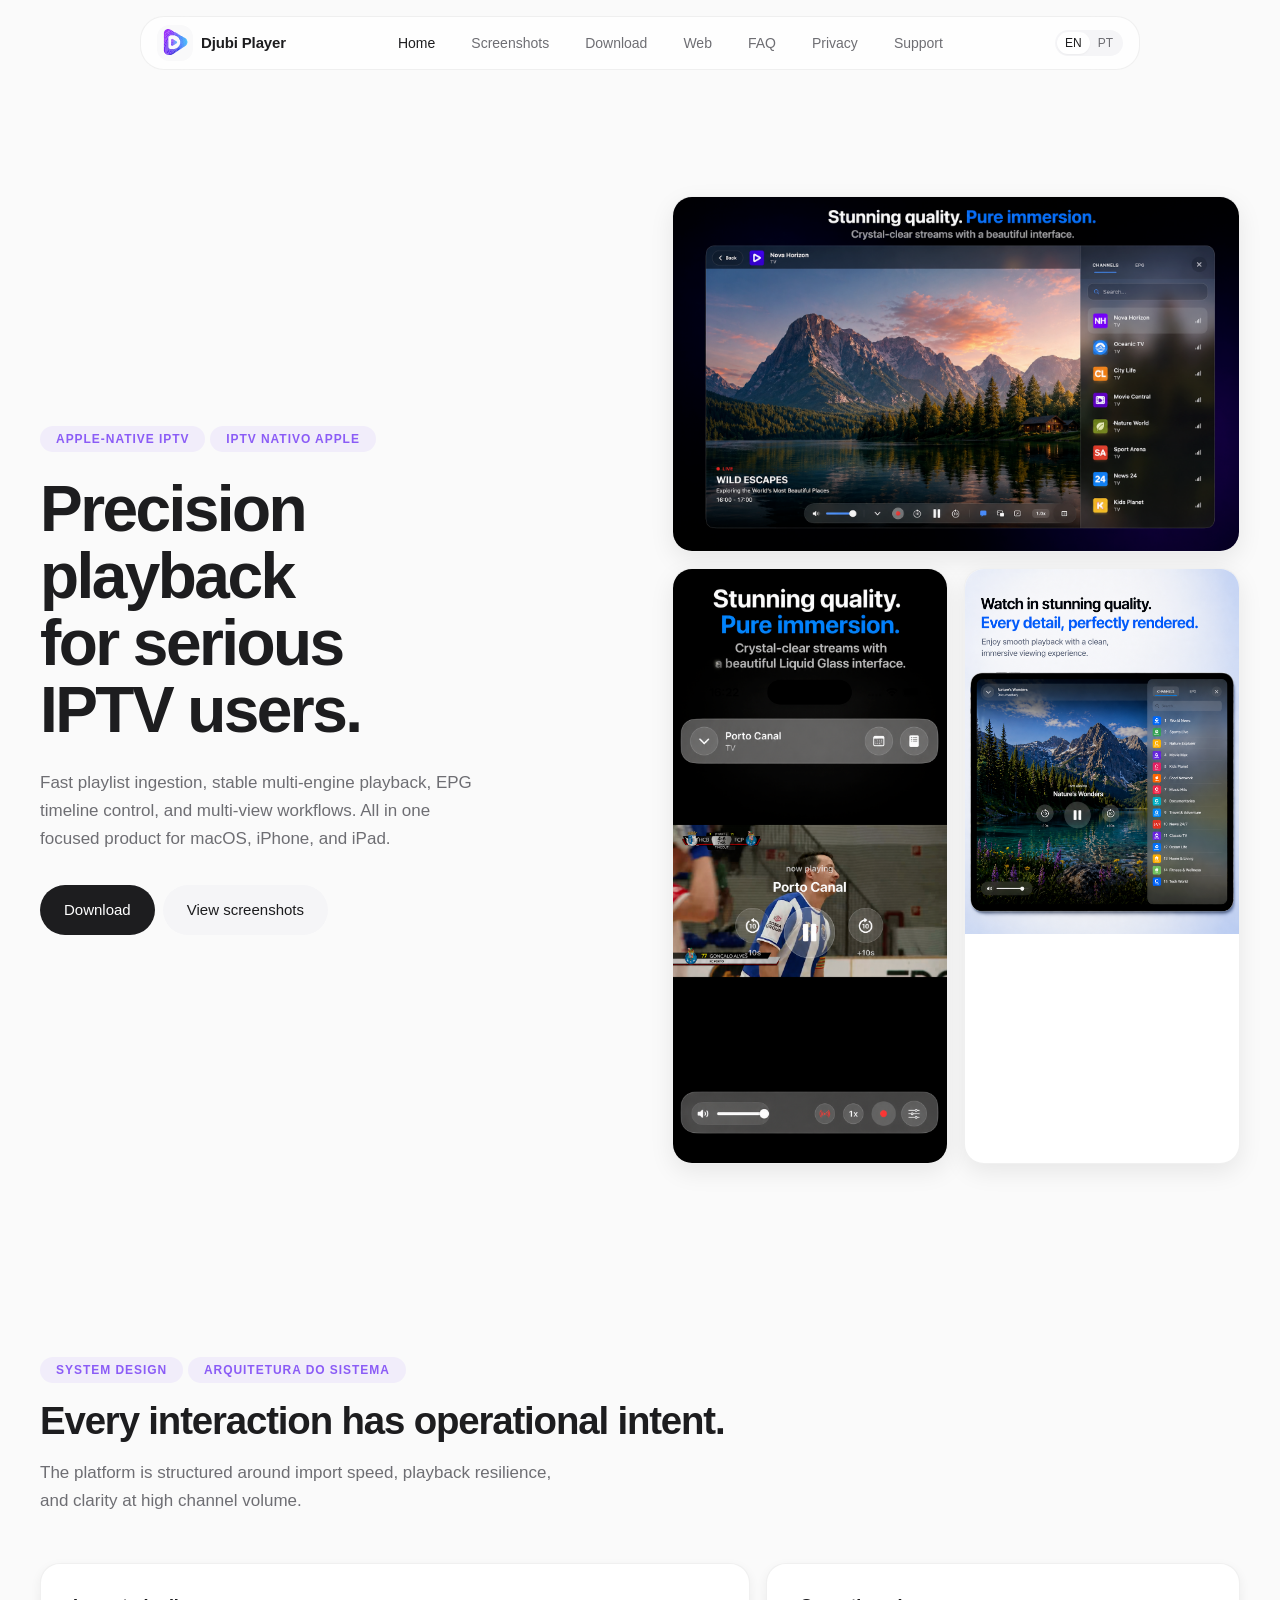
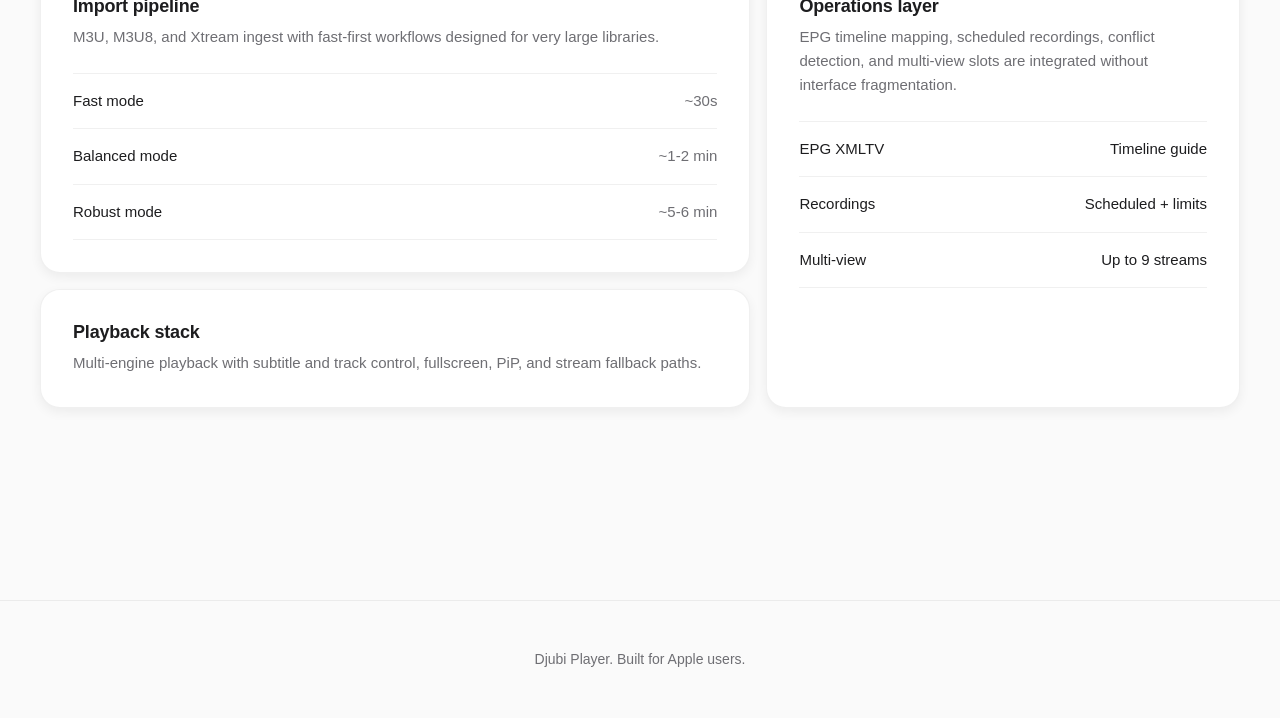
==== index.html @ c6d00344 "redesign site with professional Apple-inspired aesthetics Co-authored-by: Armando Costa <83301015+Co" ====
<!doctype html>
<html lang="en-US">
  <head>
    <meta charset="UTF-8" />
    <meta name="viewport" content="width=device-width, initial-scale=1.0" />
    <title>Djubi Player - Native IPTV for Apple</title>
    <meta name="description" content="Professional IPTV player for macOS, iPhone, and iPad. Fast playlist ingestion, multi-engine playback, EPG timeline, and multi-view support." />
    <meta name="theme-color" content="#fafafa" />
    <link rel="icon" href="public/logo.svg" type="image/svg+xml" />
    <link rel="stylesheet" href="assets/css/styles.css" />
  </head>
  <body>
    <header class="floating-header">
      <div class="nav-island shell">
        <div class="core nav-core">
          <a class="brand" href="index.html">
            <img src="public/logo.svg" alt="Djubi" class="brand-logo" />
            <span>
              <h1 data-i18n="brandName"></h1>
            </span>
          </a>

          <nav class="nav-links">
            <a class="active" href="index.html" data-i18n="navHome"></a>
            <a href="screenshots.html" data-i18n="navScreenshots"></a>
            <a href="downloads.html" data-i18n="navDownloads"></a>
            <a href="web.html" data-i18n="navWeb"></a>
            <a href="faq.html" data-i18n="navFaq"></a>
            <a href="privacy.html" data-i18n="navPrivacy"></a>
            <a href="support.html" data-i18n="navSupport"></a>
          </nav>

          <div class="header-actions">
            <div class="lang-switch" aria-label="Language selector">
              <button data-locale="en_US">EN</button>
              <button data-locale="pt_PT">PT</button>
            </div>
            <button id="menuToggle" class="menu-toggle" aria-label="Open menu" aria-expanded="false">
              <span></span><span></span>
            </button>
          </div>
        </div>
      </div>
    </header>

    <div id="mobileOverlay" class="mobile-overlay">
      <div class="mobile-menu shell">
        <div class="core">
          <nav class="mobile-menu-links">
            <a class="active" href="index.html" data-i18n="navHome"></a>
            <a href="screenshots.html" data-i18n="navScreenshots"></a>
            <a href="downloads.html" data-i18n="navDownloads"></a>
            <a href="web.html" data-i18n="navWeb"></a>
            <a href="faq.html" data-i18n="navFaq"></a>
            <a href="privacy.html" data-i18n="navPrivacy"></a>
            <a href="support.html" data-i18n="navSupport"></a>
          </nav>
        </div>
      </div>
    </div>

    <div class="top-spacer"></div>

    <main class="container">
      <section class="hero">
        <div data-reveal>
          <span class="eyebrow" data-lang="en_US">Apple-native IPTV</span>
          <span class="eyebrow" data-lang="pt_PT">IPTV nativo Apple</span>

          <h2 data-lang="en_US">Precision playback for serious IPTV users.</h2>
          <h2 data-lang="pt_PT">Reprodução precisa para utilizadores IPTV exigentes.</h2>

          <p data-lang="en_US">
            Fast playlist ingestion, stable multi-engine playback, EPG timeline control, and multi-view workflows. All in one focused product for macOS, iPhone, and iPad.
          </p>
          <p data-lang="pt_PT">
            Ingestão rápida de playlists, reprodução estável com múltiplos motores, controlo de timeline EPG e workflows multi-view. Tudo numa experiência única para macOS, iPhone e iPad.
          </p>

          <div class="button-row">
            <a class="btn primary" href="downloads.html" data-i18n="ctaDownload">
              <span></span>
              <span class="btn-icon" aria-hidden="true">
                <svg width="16" height="16" viewBox="0 0 16 16" fill="none" xmlns="http://www.w3.org/2000/svg">
                  <path d="M3 8.5L8 13.5L13 8.5M8 13V2.5" stroke="currentColor" stroke-width="1.5" stroke-linecap="round" stroke-linejoin="round"/>
                </svg>
              </span>
            </a>
            <a class="btn secondary" href="screenshots.html" data-i18n="ctaScreens">
              <span></span>
              <span class="btn-icon" aria-hidden="true">
                <svg width="16" height="16" viewBox="0 0 16 16" fill="none" xmlns="http://www.w3.org/2000/svg">
                  <path d="M3.5 8H12.5M12.5 8L8.5 4M12.5 8L8.5 12" stroke="currentColor" stroke-width="1.5" stroke-linecap="round" stroke-linejoin="round"/>
                </svg>
              </span>
            </a>
          </div>
        </div>

        <div class="hero-panel" data-reveal data-reveal-delay="100">
          <article class="panel-card wide">
            <img src="assets/screenshots/mac/player-en.png" data-src-en="assets/screenshots/mac/player-en.png" data-src-pt="assets/screenshots/mac/player-pt.png" alt="Djubi Player on macOS showing the player interface" />
          </article>
          <article class="panel-card">
            <img src="assets/screenshots/iphone/player-en.png" data-src-en="assets/screenshots/iphone/player-en.png" data-src-pt="assets/screenshots/iphone/player-pt.png" alt="Djubi Player on iPhone" />
          </article>
          <article class="panel-card">
            <img src="assets/screenshots/ipad/player-en.png" data-src-en="assets/screenshots/ipad/player-en.png" data-src-pt="assets/screenshots/ipad/player-pt.png" alt="Djubi Player on iPad" />
          </article>
        </div>
      </section>

      <section class="section">
        <div class="section-head" data-reveal>
          <span class="eyebrow" data-lang="en_US">System design</span>
          <span class="eyebrow" data-lang="pt_PT">Arquitetura do sistema</span>
          <h2 data-lang="en_US">Every interaction has operational intent.</h2>
          <h2 data-lang="pt_PT">Cada interação tem intenção operacional.</h2>
          <p data-lang="en_US">
            The platform is structured around import speed, playback resilience, and clarity at high channel volume.
          </p>
          <p data-lang="pt_PT">
            A plataforma está estruturada para velocidade de importação, robustez de reprodução e clareza em grandes volumes de canais.
          </p>
        </div>

        <div class="bento">
          <div class="stack">
            <article class="feature-shell" data-reveal>
              <div class="feature-core">
                <h3 data-lang="en_US">Import pipeline</h3>
                <h3 data-lang="pt_PT">Pipeline de importação</h3>
                <p data-lang="en_US">
                  M3U, M3U8, and Xtream ingest with fast-first workflows designed for very large libraries.
                </p>
                <p data-lang="pt_PT">
                  Ingestão M3U, M3U8 e Xtream com fluxos fast-first para bibliotecas muito extensas.
                </p>
                <div class="line-list">
                  <div><span data-lang="en_US">Fast mode</span><span data-lang="pt_PT">Modo rápido</span><span>~30s</span></div>
                  <div><span data-lang="en_US">Balanced mode</span><span data-lang="pt_PT">Modo equilibrado</span><span>~1-2 min</span></div>
                  <div><span data-lang="en_US">Robust mode</span><span data-lang="pt_PT">Modo robusto</span><span>~5-6 min</span></div>
                </div>
              </div>
            </article>

            <article class="feature-shell" data-reveal data-reveal-delay="80">
              <div class="feature-core">
                <h3 data-lang="en_US">Playback stack</h3>
                <h3 data-lang="pt_PT">Stack de reprodução</h3>
                <p data-lang="en_US">
                  Multi-engine playback with subtitle and track control, fullscreen, PiP, and stream fallback paths.
                </p>
                <p data-lang="pt_PT">
                  Reprodução multi-motor com controlo de legendas/faixas, fullscreen, PiP e fallback de streams.
                </p>
              </div>
            </article>
          </div>

          <article class="feature-shell" data-reveal data-reveal-delay="120">
            <div class="feature-core">
              <h3 data-lang="en_US">Operations layer</h3>
              <h3 data-lang="pt_PT">Camada operacional</h3>
              <p data-lang="en_US">
                EPG timeline mapping, scheduled recordings, conflict detection, and multi-view slots are integrated without interface fragmentation.
              </p>
              <p data-lang="pt_PT">
                Mapeamento EPG por timeline, gravações agendadas, deteção de conflitos e slots multi-view integrados sem fragmentação da interface.
              </p>
              <div class="line-list">
                <div><span>EPG XMLTV</span><span data-lang="en_US">Timeline guide</span><span data-lang="pt_PT">Guia em timeline</span></div>
                <div><span data-lang="en_US">Recordings</span><span data-lang="pt_PT">Gravações</span><span data-lang="en_US">Scheduled + limits</span><span data-lang="pt_PT">Agendado + limites</span></div>
                <div><span>Multi-view</span><span data-lang="en_US">Up to 9 streams</span><span data-lang="pt_PT">Até 9 streams</span></div>
              </div>
            </div>
          </article>
        </div>
      </section>
    </main>

    <footer class="site-footer">
      <div class="container">
        <p data-i18n="footerText"></p>
      </div>
    </footer>

    <script src="assets/js/main.js"></script>
  </body>
</html>
---- assets/css/styles.css ----
/* ==========================================================================
   Djubi Player – Apple-inspired Design System
   Professional, minimal, production-ready
   ========================================================================== */

:root {
  /* Core Palette - Refined neutral system with accent */
  --bg: #fafafa;
  --bg-elevated: #ffffff;
  --surface: #ffffff;
  --surface-secondary: #f5f5f7;
  --ink: #1d1d1f;
  --ink-secondary: #424245;
  --muted: #6e6e73;
  --muted-soft: #86868b;
  --line: rgba(0, 0, 0, 0.06);
  --line-strong: rgba(0, 0, 0, 0.12);
  
  /* Brand accent - Sophisticated deep purple from logo */
  --accent: #8b5cf6;
  --accent-hover: #7c3aed;
  --accent-soft: rgba(139, 92, 246, 0.08);
  --accent-ink: #ffffff;
  
  /* Semantic */
  --success: #34c759;
  --warning: #ff9f0a;
  
  /* Spacing scale */
  --space-xs: 0.25rem;
  --space-sm: 0.5rem;
  --space-md: 1rem;
  --space-lg: 1.5rem;
  --space-xl: 2rem;
  --space-2xl: 3rem;
  --space-3xl: 4rem;
  --space-4xl: 6rem;
  
  /* Radius scale */
  --radius-sm: 0.5rem;
  --radius-md: 0.75rem;
  --radius-lg: 1rem;
  --radius-xl: 1.25rem;
  --radius-2xl: 1.5rem;
  --radius-full: 9999px;
  
  /* Shadows - Subtle, layered depth */
  --shadow-sm: 0 1px 2px rgba(0, 0, 0, 0.04);
  --shadow-md: 0 4px 12px rgba(0, 0, 0, 0.06);
  --shadow-lg: 0 8px 24px rgba(0, 0, 0, 0.08);
  --shadow-xl: 0 16px 48px rgba(0, 0, 0, 0.1);
  --shadow-glow: 0 0 0 1px rgba(139, 92, 246, 0.15), 0 8px 32px rgba(139, 92, 246, 0.2);
  
  /* Motion */
  --ease-out: cubic-bezier(0.16, 1, 0.3, 1);
  --ease-in-out: cubic-bezier(0.65, 0, 0.35, 1);
  --duration-fast: 150ms;
  --duration-normal: 250ms;
  --duration-slow: 400ms;
}

/* ==========================================================================
   Reset & Base
   ========================================================================== */

*, *::before, *::after {
  box-sizing: border-box;
}

html {
  -webkit-font-smoothing: antialiased;
  -moz-osx-font-smoothing: grayscale;
  text-rendering: optimizeLegibility;
}

html, body {
  margin: 0;
  padding: 0;
}

body {
  font-family: -apple-system, BlinkMacSystemFont, "SF Pro Display", "SF Pro Text", "Helvetica Neue", sans-serif;
  font-size: 17px;
  line-height: 1.5;
  color: var(--ink);
  background: var(--bg);
}

img {
  max-width: 100%;
  display: block;
}

a {
  text-decoration: none;
  color: inherit;
}

h1, h2, h3, h4, h5, h6 {
  margin: 0;
  font-weight: 600;
  letter-spacing: -0.02em;
  line-height: 1.15;
}

p {
  margin: 0;
}

/* ==========================================================================
   Layout
   ========================================================================== */

.container {
  width: min(1200px, 100% - var(--space-xl));
  margin-inline: auto;
}

.top-spacer {
  height: 100px;
}

/* ==========================================================================
   Navigation - Refined Floating Header
   ========================================================================== */

.floating-header {
  position: fixed;
  top: 0;
  left: 0;
  right: 0;
  z-index: 100;
  padding: var(--space-md);
}

.nav-island {
  max-width: 1000px;
  margin-inline: auto;
}

.shell {
  background: rgba(255, 255, 255, 0.8);
  backdrop-filter: saturate(180%) blur(20px);
  -webkit-backdrop-filter: saturate(180%) blur(20px);
  border: 1px solid var(--line);
  border-radius: var(--radius-2xl);
  padding: 0;
}

.core {
  background: transparent;
  border: none;
  border-radius: 0;
  box-shadow: none;
}

.nav-core {
  min-height: 52px;
  display: flex;
  align-items: center;
  justify-content: space-between;
  gap: var(--space-lg);
  padding: var(--space-xs) var(--space-md);
}

/* Brand */
.brand {
  display: flex;
  align-items: center;
  gap: var(--space-sm);
  flex-shrink: 0;
}

.brand-logo {
  width: 36px;
  height: 36px;
  border-radius: var(--radius-md);
  object-fit: contain;
}

.brand-dot {
  display: none;
}

.brand h1 {
  font-size: 0.9375rem;
  font-weight: 600;
  letter-spacing: -0.01em;
}

.brand p {
  display: none;
}

/* Nav Links */
.nav-links {
  display: flex;
  align-items: center;
  gap: var(--space-xs);
}

.nav-links a {
  padding: var(--space-sm) var(--space-md);
  font-size: 0.875rem;
  font-weight: 400;
  color: var(--muted);
  border-radius: var(--radius-full);
  transition: color var(--duration-fast) var(--ease-out),
              background var(--duration-fast) var(--ease-out);
}

.nav-links a:hover {
  color: var(--ink);
  background: var(--surface-secondary);
}

.nav-links a.active {
  color: var(--ink);
  font-weight: 500;
}

/* Header Actions */
.header-actions {
  display: flex;
  align-items: center;
  gap: var(--space-sm);
}

.lang-switch {
  display: flex;
  background: var(--surface-secondary);
  border-radius: var(--radius-full);
  padding: 2px;
}

.lang-switch button {
  border: 0;
  background: transparent;
  color: var(--muted);
  padding: var(--space-xs) var(--space-sm);
  font-size: 0.75rem;
  font-weight: 500;
  cursor: pointer;
  border-radius: var(--radius-full);
  transition: all var(--duration-fast) var(--ease-out);
}

.lang-switch button.active {
  background: var(--bg-elevated);
  color: var(--ink);
  box-shadow: var(--shadow-sm);
}

/* Mobile Menu Toggle */
.menu-toggle {
  width: 40px;
  height: 40px;
  border-radius: var(--radius-full);
  border: none;
  background: var(--surface-secondary);
  display: none;
  align-items: center;
  justify-content: center;
  cursor: pointer;
  position: relative;
  transition: background var(--duration-fast) var(--ease-out);
}

.menu-toggle:hover {
  background: var(--line-strong);
}

.menu-toggle span {
  position: absolute;
  width: 18px;
  height: 2px;
  border-radius: var(--radius-full);
  background: var(--ink);
  transition: transform var(--duration-normal) var(--ease-out),
              opacity var(--duration-normal) var(--ease-out);
}

.menu-toggle span:nth-child(1) {
  transform: translateY(-5px);
}

.menu-toggle span:nth-child(2) {
  transform: translateY(5px);
}

.menu-toggle.is-open span:nth-child(1) {
  transform: translateY(0) rotate(45deg);
}

.menu-toggle.is-open span:nth-child(2) {
  transform: translateY(0) rotate(-45deg);
}

/* Mobile Overlay */
.mobile-overlay {
  position: fixed;
  inset: 0;
  background: rgba(250, 250, 250, 0.95);
  backdrop-filter: saturate(180%) blur(20px);
  -webkit-backdrop-filter: saturate(180%) blur(20px);
  z-index: 90;
  opacity: 0;
  pointer-events: none;
  transition: opacity var(--duration-normal) var(--ease-out);
}

.mobile-overlay.is-open {
  opacity: 1;
  pointer-events: auto;
}

.mobile-menu {
  max-width: 400px;
  margin: 100px auto 0;
  padding: var(--space-md);
}

.mobile-menu .core {
  padding: 0;
}

.mobile-menu-links {
  display: flex;
  flex-direction: column;
  gap: var(--space-xs);
  padding: var(--space-md);
}

.mobile-menu-links a {
  display: block;
  padding: var(--space-md);
  font-size: 1.125rem;
  font-weight: 500;
  color: var(--muted);
  border-radius: var(--radius-lg);
  opacity: 0;
  transform: translateY(12px);
  transition: transform var(--duration-normal) var(--ease-out),
              opacity var(--duration-normal) var(--ease-out),
              color var(--duration-fast) var(--ease-out),
              background var(--duration-fast) var(--ease-out);
}

.mobile-menu-links a:hover {
  background: var(--surface-secondary);
}

.mobile-menu-links a.active {
  color: var(--ink);
}

.mobile-overlay.is-open .mobile-menu-links a {
  opacity: 1;
  transform: translateY(0);
}

.mobile-overlay.is-open .mobile-menu-links a:nth-child(1) { transition-delay: 50ms; }
.mobile-overlay.is-open .mobile-menu-links a:nth-child(2) { transition-delay: 80ms; }
.mobile-overlay.is-open .mobile-menu-links a:nth-child(3) { transition-delay: 110ms; }
.mobile-overlay.is-open .mobile-menu-links a:nth-child(4) { transition-delay: 140ms; }
.mobile-overlay.is-open .mobile-menu-links a:nth-child(5) { transition-delay: 170ms; }
.mobile-overlay.is-open .mobile-menu-links a:nth-child(6) { transition-delay: 200ms; }
.mobile-overlay.is-open .mobile-menu-links a:nth-child(7) { transition-delay: 230ms; }

/* ==========================================================================
   Hero Section
   ========================================================================== */

.hero {
  min-height: min(90vh, 800px);
  display: grid;
  grid-template-columns: 1fr 1fr;
  gap: var(--space-3xl);
  align-items: center;
  padding: var(--space-4xl) 0;
}

.eyebrow {
  display: inline-flex;
  align-items: center;
  gap: var(--space-sm);
  padding: var(--space-xs) var(--space-md);
  background: var(--accent-soft);
  color: var(--accent);
  font-size: 0.75rem;
  font-weight: 600;
  text-transform: uppercase;
  letter-spacing: 0.08em;
  border-radius: var(--radius-full);
}

.hero h2 {
  margin-top: var(--space-lg);
  font-size: clamp(2.5rem, 5vw, 4rem);
  font-weight: 600;
  letter-spacing: -0.04em;
  line-height: 1.05;
  max-width: 14ch;
  text-wrap: balance;
}

.hero p {
  margin-top: var(--space-lg);
  max-width: 48ch;
  color: var(--muted);
  font-size: 1.0625rem;
  line-height: 1.65;
}

/* Buttons */
.button-row {
  margin-top: var(--space-xl);
  display: flex;
  flex-wrap: wrap;
  gap: var(--space-sm);
}

.btn {
  display: inline-flex;
  align-items: center;
  gap: var(--space-sm);
  padding: 0.875rem 1.5rem;
  font-size: 0.9375rem;
  font-weight: 500;
  border-radius: var(--radius-full);
  border: none;
  cursor: pointer;
  transition: all var(--duration-fast) var(--ease-out);
}

.btn:active {
  transform: scale(0.98);
}

.btn .btn-icon {
  display: inline-flex;
  align-items: center;
  justify-content: center;
  width: 20px;
  height: 20px;
  font-size: 1rem;
  transition: transform var(--duration-fast) var(--ease-out);
}

.btn:hover .btn-icon {
  transform: translateX(2px);
}

.btn.primary {
  background: var(--ink);
  color: var(--bg-elevated);
}

.btn.primary:hover {
  background: var(--ink-secondary);
}

.btn.secondary {
  background: var(--surface-secondary);
  color: var(--ink);
}

.btn.secondary:hover {
  background: var(--line-strong);
}

/* Hero Panel */
.hero-panel {
  display: grid;
  grid-template-columns: 1fr 1fr;
  gap: var(--space-md);
}

.panel-card {
  background: var(--bg-elevated);
  border: 1px solid var(--line);
  border-radius: var(--radius-xl);
  overflow: hidden;
  box-shadow: var(--shadow-lg);
  transition: transform var(--duration-normal) var(--ease-out),
              box-shadow var(--duration-normal) var(--ease-out);
}

.panel-card:hover {
  transform: translateY(-4px);
  box-shadow: var(--shadow-xl);
}

.panel-card.wide {
  grid-column: 1 / -1;
}

.panel-card img {
  width: 100%;
  height: auto;
}

/* ==========================================================================
   Sections
   ========================================================================== */

.section {
  padding: var(--space-4xl) 0;
}

.section-head {
  margin-bottom: var(--space-2xl);
}

.section-head h2 {
  margin-top: var(--space-md);
  font-size: clamp(1.75rem, 3vw, 2.5rem);
  letter-spacing: -0.03em;
  text-wrap: balance;
}

.section-head p {
  margin-top: var(--space-md);
  color: var(--muted);
  max-width: 56ch;
  font-size: 1.0625rem;
  line-height: 1.65;
}

/* Bento Grid */
.bento {
  display: grid;
  grid-template-columns: 1.2fr 0.8fr;
  gap: var(--space-md);
}

.stack {
  display: grid;
  gap: var(--space-md);
}

/* Feature Cards */
.feature-shell {
  background: var(--bg-elevated);
  border: 1px solid var(--line);
  border-radius: var(--radius-xl);
  box-shadow: var(--shadow-md);
  transition: transform var(--duration-normal) var(--ease-out),
              box-shadow var(--duration-normal) var(--ease-out);
}

.feature-shell:hover {
  transform: translateY(-2px);
  box-shadow: var(--shadow-lg);
}

.feature-core {
  padding: var(--space-xl);
  background: transparent;
  border: none;
  border-radius: 0;
}

.feature-core h3 {
  font-size: 1.125rem;
  font-weight: 600;
  letter-spacing: -0.01em;
}

.feature-core p {
  margin-top: var(--space-sm);
  color: var(--muted);
  font-size: 0.9375rem;
  line-height: 1.6;
}

/* Line List */
.line-list {
  margin-top: var(--space-lg);
  border-top: 1px solid var(--line);
}

.line-list div {
  display: flex;
  align-items: center;
  justify-content: space-between;
  gap: var(--space-md);
  padding: var(--space-md) 0;
  border-bottom: 1px solid var(--line);
  font-size: 0.9375rem;
}

.line-list div span:first-child {
  font-weight: 500;
  color: var(--ink);
}

.line-list div span:last-child {
  color: var(--muted);
  font-variant-numeric: tabular-nums;
}

/* ==========================================================================
   Gallery
   ========================================================================== */

.gallery {
  display: grid;
  grid-template-columns: repeat(2, 1fr);
  gap: var(--space-md);
  margin-bottom: var(--space-3xl);
}

.gallery-item {
  background: var(--bg-elevated);
  border: 1px solid var(--line);
  border-radius: var(--radius-xl);
  overflow: hidden;
  box-shadow: var(--shadow-md);
  transition: transform var(--duration-normal) var(--ease-out),
              box-shadow var(--duration-normal) var(--ease-out);
}

.gallery-item:hover {
  transform: translateY(-4px);
  box-shadow: var(--shadow-lg);
}

.gallery-item-core {
  background: transparent;
  border: none;
  border-radius: 0;
}

.gallery-item-core img {
  width: 100%;
  height: auto;
}

.gallery-meta {
  padding: var(--space-md) var(--space-lg);
  border-top: 1px solid var(--line);
}

.gallery-meta h3 {
  font-size: 0.9375rem;
  font-weight: 600;
}

.gallery-meta p {
  margin-top: var(--space-xs);
  color: var(--muted);
  font-size: 0.875rem;
}

/* ==========================================================================
   List Components
   ========================================================================== */

.list-shell {
  background: var(--bg-elevated);
  border: 1px solid var(--line);
  border-radius: var(--radius-xl);
  box-shadow: var(--shadow-md);
}

.list-core {
  padding: var(--space-lg);
  background: transparent;
  border: none;
  border-radius: 0;
}

.list-core .eyebrow {
  margin-bottom: var(--space-md);
}

.list-core h2 {
  font-size: 1.5rem;
  margin-bottom: var(--space-sm);
}

.list-core > p {
  color: var(--muted);
  margin-bottom: var(--space-lg);
  line-height: 1.6;
}

.list-item {
  padding: var(--space-lg) 0;
  border-top: 1px solid var(--line);
}

.list-item:first-child {
  border-top: 0;
  padding-top: 0;
}

.list-item:last-child {
  padding-bottom: 0;
}

.list-item h3 {
  font-size: 1rem;
  font-weight: 600;
  margin-bottom: var(--space-xs);
}

.list-item p {
  color: var(--muted);
  font-size: 0.9375rem;
  line-height: 1.6;
}

.list-item p a {
  color: var(--accent);
  font-weight: 500;
  transition: color var(--duration-fast) var(--ease-out);
}

.list-item p a:hover {
  color: var(--accent-hover);
}

/* Split Line */
.split-line {
  display: flex;
  align-items: center;
  justify-content: space-between;
  gap: var(--space-md);
  flex-wrap: wrap;
  margin-bottom: var(--space-sm);
}

.split-line h3 {
  margin-bottom: 0;
}

/* Badge */
.badge {
  display: inline-flex;
  align-items: center;
  padding: var(--space-xs) var(--space-md);
  background: var(--surface-secondary);
  color: var(--muted);
  font-size: 0.75rem;
  font-weight: 500;
  border-radius: var(--radius-full);
  border: 1px solid var(--line);
}

/* Coming Soon */
.coming {
  margin-top: var(--space-lg);
  padding: var(--space-lg);
  background: var(--accent-soft);
  border: 1px solid rgba(139, 92, 246, 0.15);
  border-radius: var(--radius-lg);
}

.coming strong {
  display: block;
  color: var(--accent);
  font-size: 0.875rem;
  font-weight: 600;
  margin-bottom: var(--space-xs);
}

.coming p {
  color: var(--ink-secondary);
  font-size: 0.875rem;
  line-height: 1.5;
}

/* ==========================================================================
   Page Grid
   ========================================================================== */

.page-grid {
  display: grid;
  grid-template-columns: 1fr 1fr;
  gap: var(--space-lg);
  align-items: start;
}

/* ==========================================================================
   Footer
   ========================================================================== */

.site-footer {
  margin-top: var(--space-4xl);
  padding: var(--space-2xl) 0;
  border-top: 1px solid var(--line);
}

.site-footer p {
  color: var(--muted);
  font-size: 0.875rem;
  text-align: center;
}

/* ==========================================================================
   Reveal Animations
   ========================================================================== */

[data-reveal] {
  opacity: 0;
  transform: translateY(20px);
  transition: opacity var(--duration-slow) var(--ease-out),
              transform var(--duration-slow) var(--ease-out);
}

[data-reveal].in-view {
  opacity: 1;
  transform: translateY(0);
}

/* ==========================================================================
   Accessibility
   ========================================================================== */

@media (prefers-reduced-motion: reduce) {
  *, *::before, *::after {
    animation-duration: 0.01ms !important;
    animation-iteration-count: 1 !important;
    transition-duration: 0.01ms !important;
  }
  
  [data-reveal] {
    opacity: 1;
    transform: none;
  }
}

/* Focus styles */
:focus-visible {
  outline: 2px solid var(--accent);
  outline-offset: 2px;
}

/* ==========================================================================
   Responsive
   ========================================================================== */

@media (max-width: 1024px) {
  .nav-links {
    display: none;
  }
  
  .menu-toggle {
    display: flex;
  }
  
  .hero {
    grid-template-columns: 1fr;
    min-height: auto;
    gap: var(--space-2xl);
  }
  
  .bento,
  .page-grid {
    grid-template-columns: 1fr;
  }
}

@media (max-width: 768px) {
  .container {
    width: min(1200px, 100% - var(--space-lg));
  }
  
  .top-spacer {
    height: 84px;
  }
  
  .floating-header {
    padding: var(--space-sm);
  }
  
  .hero {
    padding: var(--space-2xl) 0;
  }
  
  .hero h2 {
    max-width: none;
  }
  
  .hero-panel {
    grid-template-columns: 1fr;
  }
  
  .gallery {
    grid-template-columns: 1fr;
  }
  
  .section {
    padding: var(--space-3xl) 0;
  }
  
  .button-row {
    flex-direction: column;
  }
  
  .btn {
    justify-content: center;
  }
  
  .split-line {
    flex-direction: column;
    align-items: flex-start;
  }
}

@media (max-width: 480px) {
  .brand h1 {
    font-size: 0.875rem;
  }
  
  .brand-logo {
    width: 32px;
    height: 32px;
  }
}
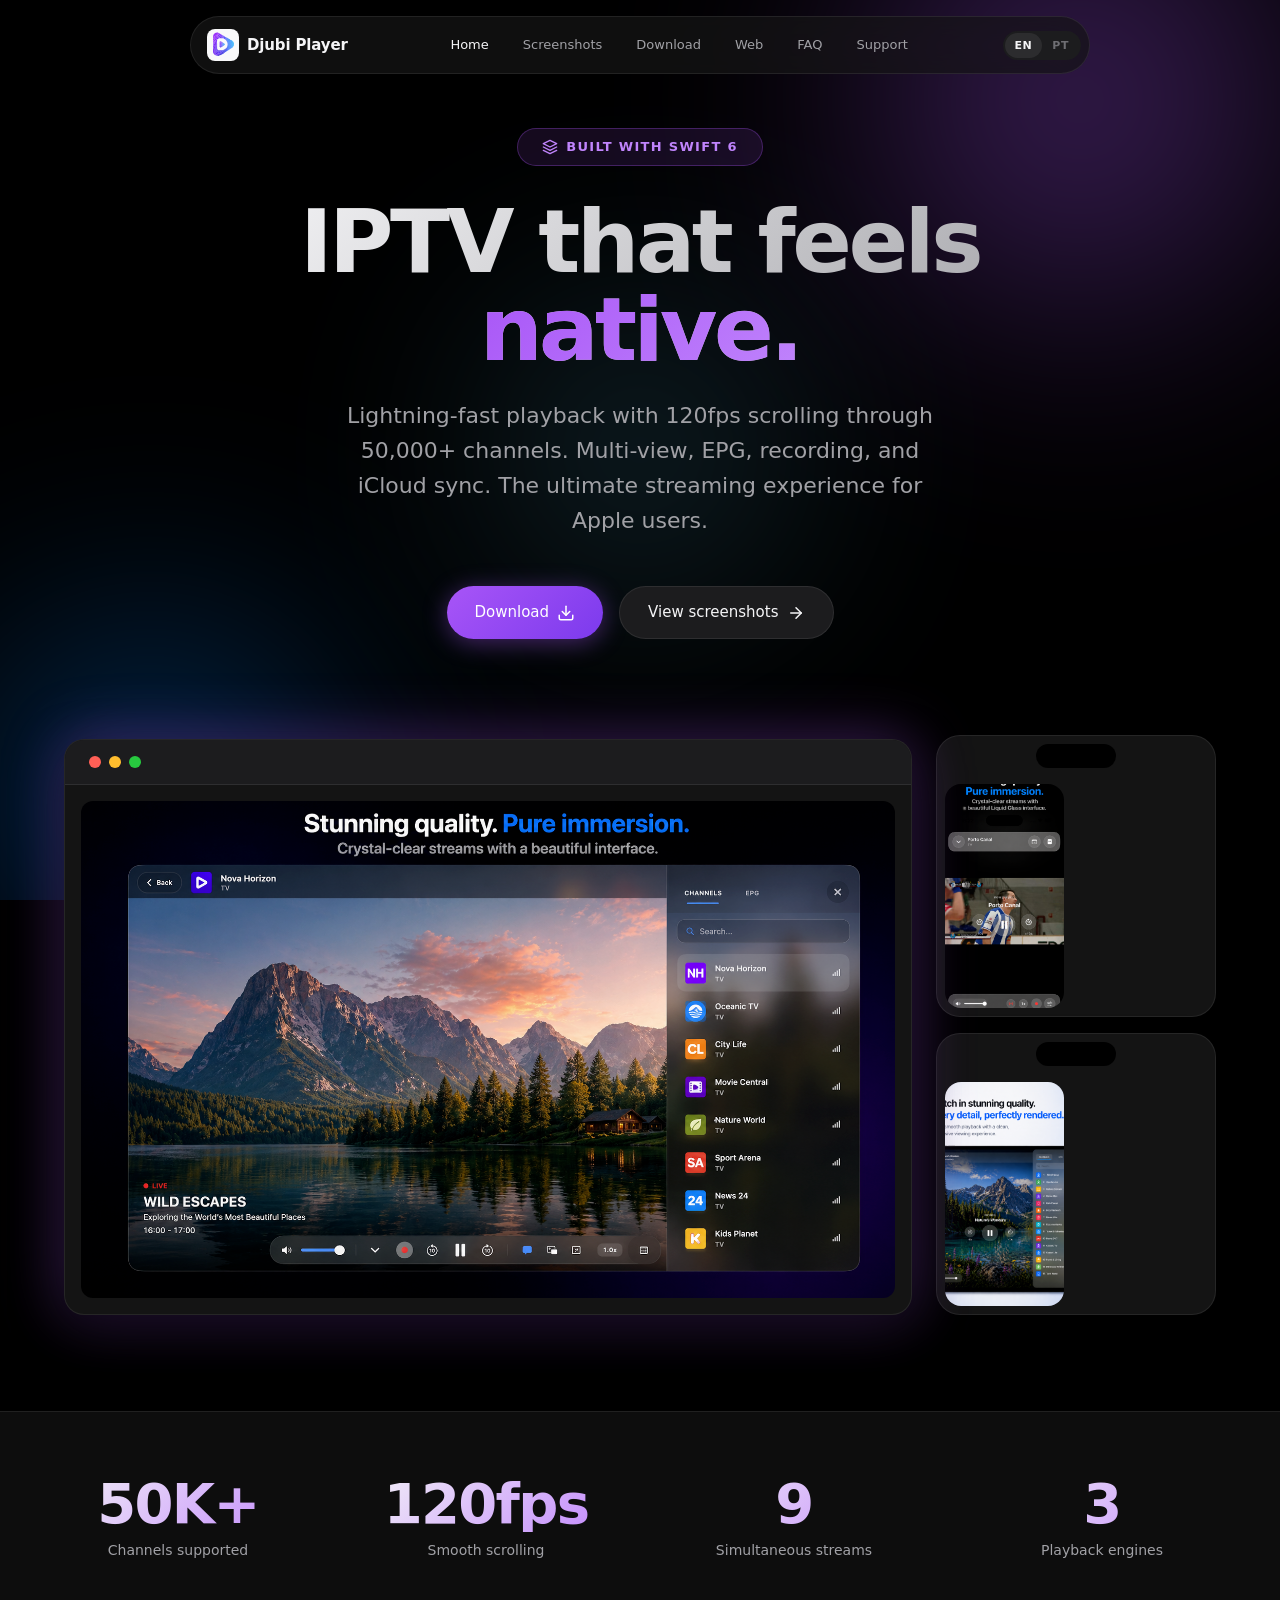
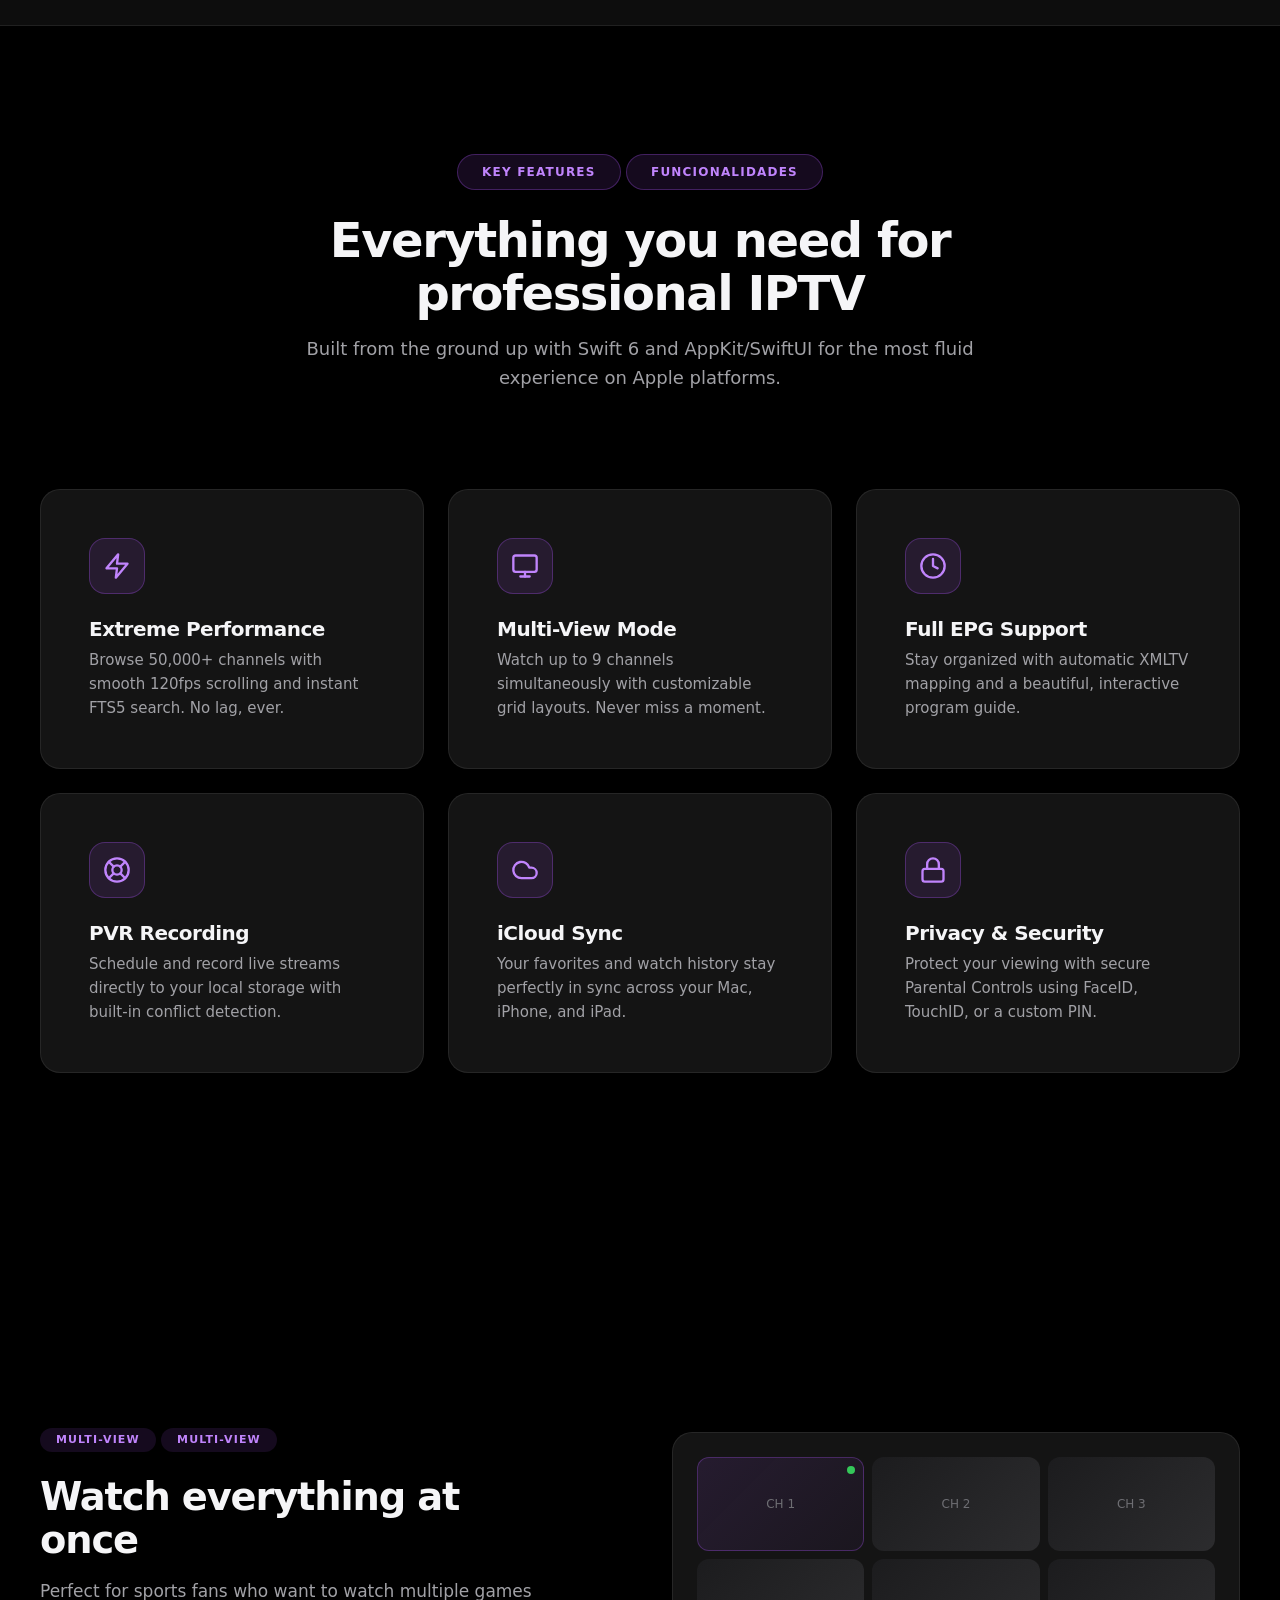
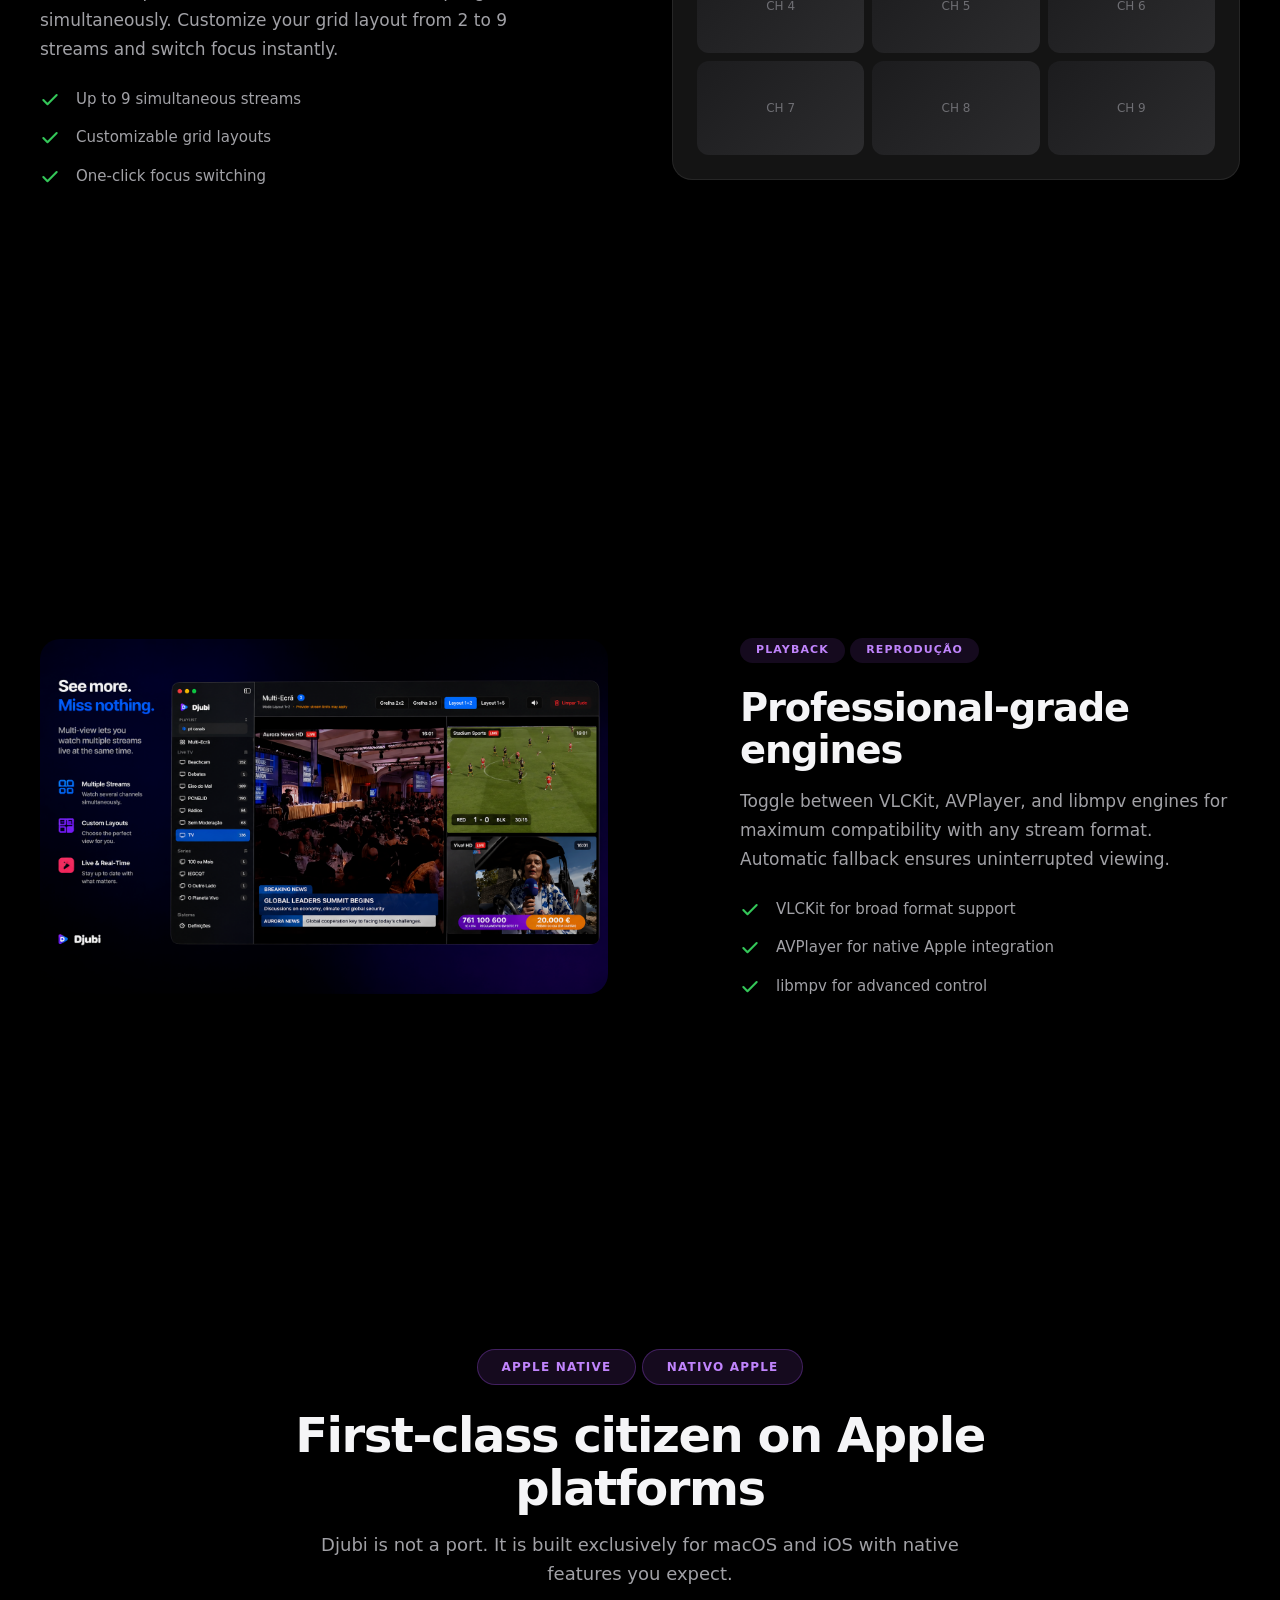
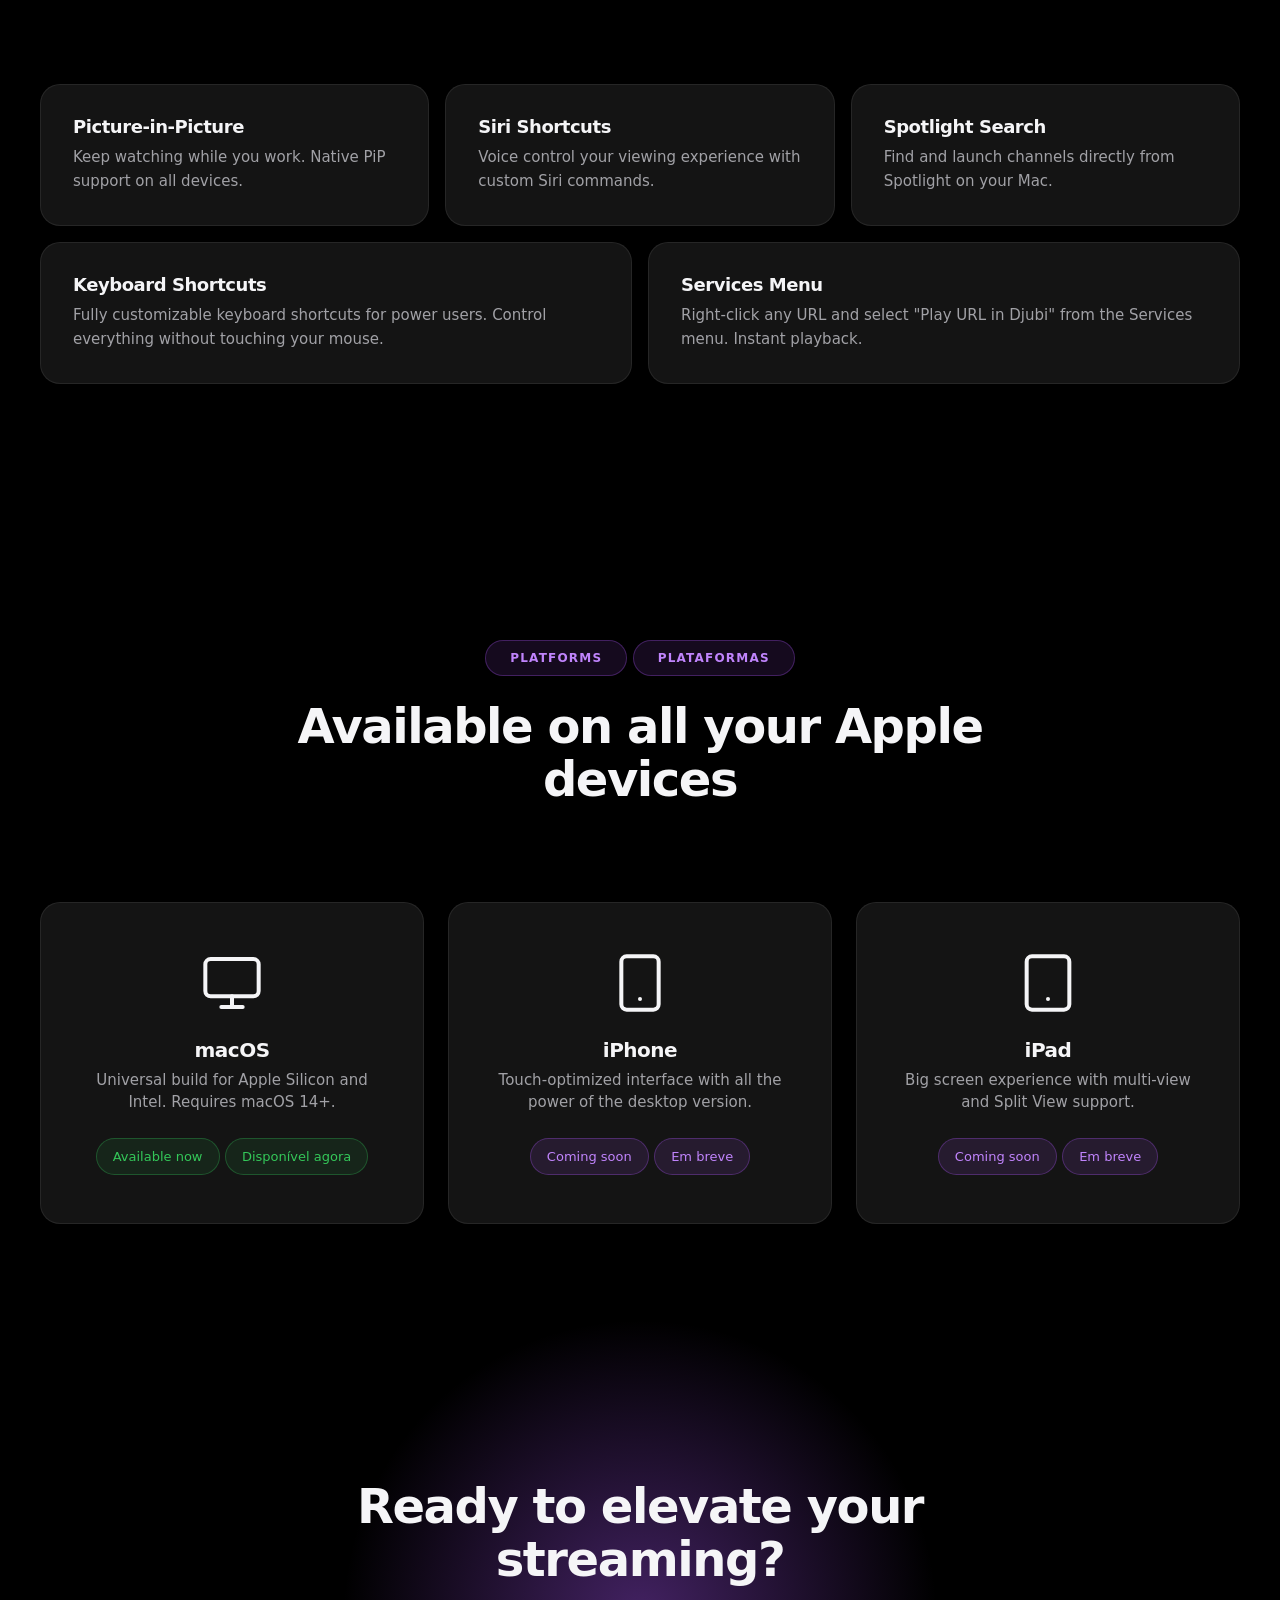
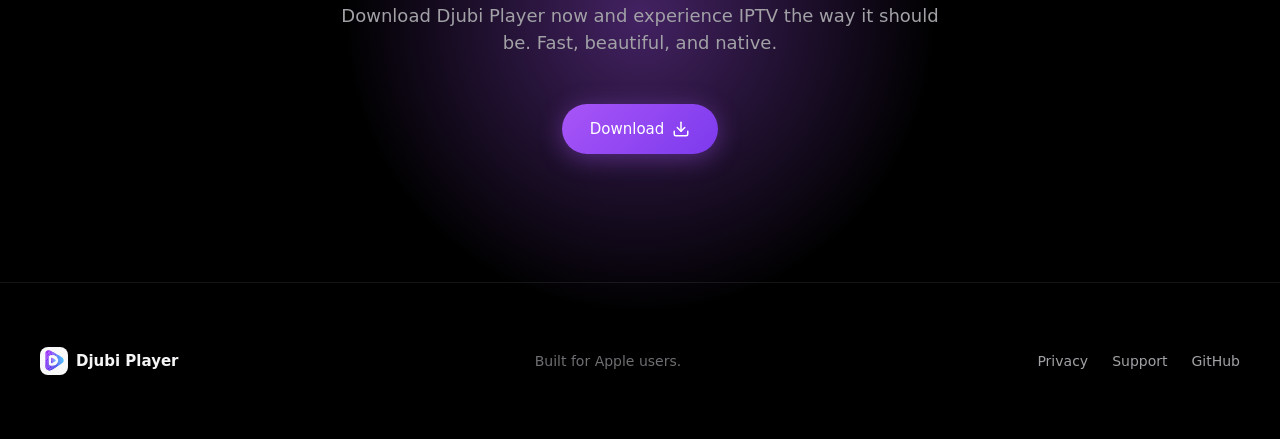
==== commit 3cca70e4: "redesign Djubi Player website with premium dark aesthetic Complete overhaul with dark color scheme, " ====
--- a/index.html
+++ b/index.html
@@ -3,21 +3,30 @@
   <head>
     <meta charset="UTF-8" />
     <meta name="viewport" content="width=device-width, initial-scale=1.0" />
-    <title>Djubi Player - Native IPTV for Apple</title>
-    <meta name="description" content="Professional IPTV player for macOS, iPhone, and iPad. Fast playlist ingestion, multi-engine playback, EPG timeline, and multi-view support." />
-    <meta name="theme-color" content="#fafafa" />
+    <title>Djubi Player - Lightning-Fast IPTV for Apple</title>
+    <meta name="description" content="Experience IPTV like never before. Djubi Player is the lightning-fast, native solution for your Mac, iPhone, and iPad. Handle 50,000+ channels with ease." />
+    <meta name="theme-color" content="#000000" />
+    <meta property="og:title" content="Djubi Player - Native IPTV for Apple" />
+    <meta property="og:description" content="Lightning-fast, native IPTV player for macOS, iPhone, and iPad. Built with Swift 6." />
+    <meta property="og:type" content="website" />
     <link rel="icon" href="public/logo.svg" type="image/svg+xml" />
     <link rel="stylesheet" href="assets/css/styles.css" />
   </head>
   <body>
+    <!-- Gradient Background -->
+    <div class="gradient-bg" aria-hidden="true">
+      <div class="gradient-orb gradient-orb-1"></div>
+      <div class="gradient-orb gradient-orb-2"></div>
+      <div class="gradient-orb gradient-orb-3"></div>
+    </div>
+
+    <!-- Navigation -->
     <header class="floating-header">
-      <div class="nav-island shell">
-        <div class="core nav-core">
+      <div class="nav-island">
+        <div class="nav-core">
           <a class="brand" href="index.html">
             <img src="public/logo.svg" alt="Djubi" class="brand-logo" />
-            <span>
-              <h1 data-i18n="brandName"></h1>
-            </span>
+            <h1 data-i18n="brandName"></h1>
           </a>
 
           <nav class="nav-links">
@@ -26,7 +35,6 @@
             <a href="downloads.html" data-i18n="navDownloads"></a>
             <a href="web.html" data-i18n="navWeb"></a>
             <a href="faq.html" data-i18n="navFaq"></a>
-            <a href="privacy.html" data-i18n="navPrivacy"></a>
             <a href="support.html" data-i18n="navSupport"></a>
           </nav>
 
@@ -43,145 +51,508 @@
       </div>
     </header>
 
+    <!-- Mobile Menu -->
     <div id="mobileOverlay" class="mobile-overlay">
-      <div class="mobile-menu shell">
-        <div class="core">
-          <nav class="mobile-menu-links">
-            <a class="active" href="index.html" data-i18n="navHome"></a>
-            <a href="screenshots.html" data-i18n="navScreenshots"></a>
-            <a href="downloads.html" data-i18n="navDownloads"></a>
-            <a href="web.html" data-i18n="navWeb"></a>
-            <a href="faq.html" data-i18n="navFaq"></a>
+      <div class="mobile-menu">
+        <nav class="mobile-menu-links">
+          <a class="active" href="index.html" data-i18n="navHome"></a>
+          <a href="screenshots.html" data-i18n="navScreenshots"></a>
+          <a href="downloads.html" data-i18n="navDownloads"></a>
+          <a href="web.html" data-i18n="navWeb"></a>
+          <a href="faq.html" data-i18n="navFaq"></a>
+          <a href="privacy.html" data-i18n="navPrivacy"></a>
+          <a href="support.html" data-i18n="navSupport"></a>
+        </nav>
+      </div>
+    </div>
+
+    <main>
+      <!-- Hero Section -->
+      <section class="hero">
+        <div class="hero-content" data-reveal>
+          <div class="hero-badge">
+            <svg viewBox="0 0 24 24" fill="none" stroke="currentColor" stroke-width="2" stroke-linecap="round" stroke-linejoin="round">
+              <path d="M12 2L2 7l10 5 10-5-10-5z"/>
+              <path d="M2 17l10 5 10-5"/>
+              <path d="M2 12l10 5 10-5"/>
+            </svg>
+            <span data-lang="en_US">Built with Swift 6</span>
+            <span data-lang="pt_PT">Criado com Swift 6</span>
+          </div>
+          
+          <h2>
+            <span data-lang="en_US">IPTV that feels <span class="hero-highlight">native.</span></span>
+            <span data-lang="pt_PT">IPTV com experiência <span class="hero-highlight">nativa.</span></span>
+          </h2>
+          
+          <p data-lang="en_US">
+            Lightning-fast playback with 120fps scrolling through 50,000+ channels. Multi-view, EPG, recording, and iCloud sync. The ultimate streaming experience for Apple users.
+          </p>
+          <p data-lang="pt_PT">
+            Reprodução ultra-rápida com scroll a 120fps em 50.000+ canais. Multi-view, EPG, gravação e sincronização iCloud. A experiência de streaming definitiva para utilizadores Apple.
+          </p>
+
+          <div class="hero-actions">
+            <a class="btn accent" href="downloads.html">
+              <span data-i18n="ctaDownload"></span>
+              <span class="btn-icon">
+                <svg viewBox="0 0 24 24" fill="none" stroke="currentColor" stroke-width="2" stroke-linecap="round" stroke-linejoin="round">
+                  <path d="M21 15v4a2 2 0 0 1-2 2H5a2 2 0 0 1-2-2v-4"/>
+                  <polyline points="7 10 12 15 17 10"/>
+                  <line x1="12" y1="15" x2="12" y2="3"/>
+                </svg>
+              </span>
+            </a>
+            <a class="btn secondary" href="screenshots.html">
+              <span data-i18n="ctaScreens"></span>
+              <span class="btn-icon">
+                <svg viewBox="0 0 24 24" fill="none" stroke="currentColor" stroke-width="2" stroke-linecap="round" stroke-linejoin="round">
+                  <line x1="5" y1="12" x2="19" y2="12"/>
+                  <polyline points="12 5 19 12 12 19"/>
+                </svg>
+              </span>
+            </a>
+          </div>
+        </div>
+
+        <!-- Device Showcase -->
+        <div class="hero-showcase" data-reveal data-reveal-delay="200">
+          <div class="device-grid">
+            <div class="device-mac">
+              <div class="device-mac-topbar">
+                <div class="device-mac-dot red"></div>
+                <div class="device-mac-dot yellow"></div>
+                <div class="device-mac-dot green"></div>
+              </div>
+              <div class="device-mac-content">
+                <img src="assets/screenshots/mac/player-en.png" data-src-en="assets/screenshots/mac/player-en.png" data-src-pt="assets/screenshots/mac/player-pt.png" alt="Djubi Player on macOS" />
+              </div>
+            </div>
+            <div class="device-phones">
+              <div class="device-phone">
+                <div class="device-phone-notch"></div>
+                <div class="device-phone-content">
+                  <img src="assets/screenshots/iphone/player-en.png" data-src-en="assets/screenshots/iphone/player-en.png" data-src-pt="assets/screenshots/iphone/player-pt.png" alt="Djubi Player on iPhone" />
+                </div>
+              </div>
+              <div class="device-phone">
+                <div class="device-phone-notch"></div>
+                <div class="device-phone-content">
+                  <img src="assets/screenshots/ipad/player-en.png" data-src-en="assets/screenshots/ipad/player-en.png" data-src-pt="assets/screenshots/ipad/player-pt.png" alt="Djubi Player on iPad" />
+                </div>
+              </div>
+            </div>
+          </div>
+        </div>
+      </section>
+
+      <!-- Stats Bar -->
+      <section class="stats-bar">
+        <div class="container">
+          <div class="stats-grid" data-reveal>
+            <div class="stat-item">
+              <div class="stat-value">50K+</div>
+              <div class="stat-label" data-lang="en_US">Channels supported</div>
+              <div class="stat-label" data-lang="pt_PT">Canais suportados</div>
+            </div>
+            <div class="stat-item">
+              <div class="stat-value">120fps</div>
+              <div class="stat-label" data-lang="en_US">Smooth scrolling</div>
+              <div class="stat-label" data-lang="pt_PT">Scroll fluído</div>
+            </div>
+            <div class="stat-item">
+              <div class="stat-value">9</div>
+              <div class="stat-label" data-lang="en_US">Simultaneous streams</div>
+              <div class="stat-label" data-lang="pt_PT">Streams simultâneos</div>
+            </div>
+            <div class="stat-item">
+              <div class="stat-value">3</div>
+              <div class="stat-label" data-lang="en_US">Playback engines</div>
+              <div class="stat-label" data-lang="pt_PT">Motores de reprodução</div>
+            </div>
+          </div>
+        </div>
+      </section>
+
+      <!-- Features Section -->
+      <section class="section">
+        <div class="container">
+          <div class="section-header" data-reveal>
+            <span class="eyebrow" data-lang="en_US">Key Features</span>
+            <span class="eyebrow" data-lang="pt_PT">Funcionalidades</span>
+            <h2 data-lang="en_US">Everything you need for professional IPTV</h2>
+            <h2 data-lang="pt_PT">Tudo o que precisa para IPTV profissional</h2>
+            <p data-lang="en_US">
+              Built from the ground up with Swift 6 and AppKit/SwiftUI for the most fluid experience on Apple platforms.
+            </p>
+            <p data-lang="pt_PT">
+              Construído de raiz com Swift 6 e AppKit/SwiftUI para a experiência mais fluída em plataformas Apple.
+            </p>
+          </div>
+
+          <div class="features-grid">
+            <!-- Feature 1 -->
+            <article class="feature-card" data-reveal>
+              <div class="feature-icon">
+                <svg viewBox="0 0 24 24" fill="none" stroke="currentColor" stroke-width="2" stroke-linecap="round" stroke-linejoin="round">
+                  <polygon points="13 2 3 14 12 14 11 22 21 10 12 10 13 2"/>
+                </svg>
+              </div>
+              <h3 data-lang="en_US">Extreme Performance</h3>
+              <h3 data-lang="pt_PT">Performance Extrema</h3>
+              <p data-lang="en_US">Browse 50,000+ channels with smooth 120fps scrolling and instant FTS5 search. No lag, ever.</p>
+              <p data-lang="pt_PT">Navegue em 50.000+ canais com scroll a 120fps e pesquisa FTS5 instantânea. Sem lag, sempre.</p>
+            </article>
+
+            <!-- Feature 2 -->
+            <article class="feature-card" data-reveal data-reveal-delay="100">
+              <div class="feature-icon">
+                <svg viewBox="0 0 24 24" fill="none" stroke="currentColor" stroke-width="2" stroke-linecap="round" stroke-linejoin="round">
+                  <rect x="2" y="3" width="20" height="14" rx="2" ry="2"/>
+                  <line x1="8" y1="21" x2="16" y2="21"/>
+                  <line x1="12" y1="17" x2="12" y2="21"/>
+                </svg>
+              </div>
+              <h3 data-lang="en_US">Multi-View Mode</h3>
+              <h3 data-lang="pt_PT">Modo Multi-View</h3>
+              <p data-lang="en_US">Watch up to 9 channels simultaneously with customizable grid layouts. Never miss a moment.</p>
+              <p data-lang="pt_PT">Assista até 9 canais simultaneamente com layouts personalizáveis. Não perca nenhum momento.</p>
+            </article>
+
+            <!-- Feature 3 -->
+            <article class="feature-card" data-reveal data-reveal-delay="200">
+              <div class="feature-icon">
+                <svg viewBox="0 0 24 24" fill="none" stroke="currentColor" stroke-width="2" stroke-linecap="round" stroke-linejoin="round">
+                  <circle cx="12" cy="12" r="10"/>
+                  <polyline points="12 6 12 12 16 14"/>
+                </svg>
+              </div>
+              <h3 data-lang="en_US">Full EPG Support</h3>
+              <h3 data-lang="pt_PT">EPG Completo</h3>
+              <p data-lang="en_US">Stay organized with automatic XMLTV mapping and a beautiful, interactive program guide.</p>
+              <p data-lang="pt_PT">Mantenha-se organizado com mapeamento XMLTV automático e um guia de programas interativo.</p>
+            </article>
+
+            <!-- Feature 4 -->
+            <article class="feature-card" data-reveal>
+              <div class="feature-icon">
+                <svg viewBox="0 0 24 24" fill="none" stroke="currentColor" stroke-width="2" stroke-linecap="round" stroke-linejoin="round">
+                  <circle cx="12" cy="12" r="10"/>
+                  <circle cx="12" cy="12" r="4"/>
+                  <line x1="4.93" y1="4.93" x2="9.17" y2="9.17"/>
+                  <line x1="14.83" y1="14.83" x2="19.07" y2="19.07"/>
+                  <line x1="14.83" y1="9.17" x2="19.07" y2="4.93"/>
+                  <line x1="4.93" y1="19.07" x2="9.17" y2="14.83"/>
+                </svg>
+              </div>
+              <h3 data-lang="en_US">PVR Recording</h3>
+              <h3 data-lang="pt_PT">Gravação PVR</h3>
+              <p data-lang="en_US">Schedule and record live streams directly to your local storage with built-in conflict detection.</p>
+              <p data-lang="pt_PT">Agende e grave streams diretamente para armazenamento local com deteção de conflitos.</p>
+            </article>
+
+            <!-- Feature 5 -->
+            <article class="feature-card" data-reveal data-reveal-delay="100">
+              <div class="feature-icon">
+                <svg viewBox="0 0 24 24" fill="none" stroke="currentColor" stroke-width="2" stroke-linecap="round" stroke-linejoin="round">
+                  <path d="M17.5 19H9a7 7 0 1 1 6.71-9h1.79a4.5 4.5 0 1 1 0 9Z"/>
+                </svg>
+              </div>
+              <h3 data-lang="en_US">iCloud Sync</h3>
+              <h3 data-lang="pt_PT">Sincronização iCloud</h3>
+              <p data-lang="en_US">Your favorites and watch history stay perfectly in sync across your Mac, iPhone, and iPad.</p>
+              <p data-lang="pt_PT">Os seus favoritos e histórico sincronizados perfeitamente entre Mac, iPhone e iPad.</p>
+            </article>
+
+            <!-- Feature 6 -->
+            <article class="feature-card" data-reveal data-reveal-delay="200">
+              <div class="feature-icon">
+                <svg viewBox="0 0 24 24" fill="none" stroke="currentColor" stroke-width="2" stroke-linecap="round" stroke-linejoin="round">
+                  <rect x="3" y="11" width="18" height="11" rx="2" ry="2"/>
+                  <path d="M7 11V7a5 5 0 0 1 10 0v4"/>
+                </svg>
+              </div>
+              <h3 data-lang="en_US">Privacy & Security</h3>
+              <h3 data-lang="pt_PT">Privacidade e Segurança</h3>
+              <p data-lang="en_US">Protect your viewing with secure Parental Controls using FaceID, TouchID, or a custom PIN.</p>
+              <p data-lang="pt_PT">Proteja a sua visualização com Controlos Parentais seguros via FaceID, TouchID ou PIN.</p>
+            </article>
+          </div>
+        </div>
+      </section>
+
+      <!-- Multi-View Feature -->
+      <section class="section">
+        <div class="container">
+          <div class="feature-large" data-reveal>
+            <div class="feature-large-content">
+              <span class="eyebrow" data-lang="en_US">Multi-View</span>
+              <span class="eyebrow" data-lang="pt_PT">Multi-View</span>
+              <h3 data-lang="en_US">Watch everything at once</h3>
+              <h3 data-lang="pt_PT">Assista a tudo de uma vez</h3>
+              <p data-lang="en_US">
+                Perfect for sports fans who want to watch multiple games simultaneously. Customize your grid layout from 2 to 9 streams and switch focus instantly.
+              </p>
+              <p data-lang="pt_PT">
+                Perfeito para fãs de desporto que querem assistir a múltiplos jogos simultaneamente. Personalize o layout de 2 a 9 streams e mude o foco instantaneamente.
+              </p>
+              <div class="feature-list">
+                <div class="feature-list-item">
+                  <svg viewBox="0 0 24 24" fill="none" stroke="currentColor" stroke-width="2.5" stroke-linecap="round" stroke-linejoin="round">
+                    <polyline points="20 6 9 17 4 12"/>
+                  </svg>
+                  <span data-lang="en_US">Up to 9 simultaneous streams</span>
+                  <span data-lang="pt_PT">Até 9 streams simultâneos</span>
+                </div>
+                <div class="feature-list-item">
+                  <svg viewBox="0 0 24 24" fill="none" stroke="currentColor" stroke-width="2.5" stroke-linecap="round" stroke-linejoin="round">
+                    <polyline points="20 6 9 17 4 12"/>
+                  </svg>
+                  <span data-lang="en_US">Customizable grid layouts</span>
+                  <span data-lang="pt_PT">Layouts de grid personalizáveis</span>
+                </div>
+                <div class="feature-list-item">
+                  <svg viewBox="0 0 24 24" fill="none" stroke="currentColor" stroke-width="2.5" stroke-linecap="round" stroke-linejoin="round">
+                    <polyline points="20 6 9 17 4 12"/>
+                  </svg>
+                  <span data-lang="en_US">One-click focus switching</span>
+                  <span data-lang="pt_PT">Troca de foco com um clique</span>
+                </div>
+              </div>
+            </div>
+            <div class="feature-large-visual">
+              <div class="multiview-demo">
+                <div class="multiview-grid">
+                  <div class="multiview-cell active">
+                    <span>CH 1</span>
+                  </div>
+                  <div class="multiview-cell">
+                    <span>CH 2</span>
+                  </div>
+                  <div class="multiview-cell">
+                    <span>CH 3</span>
+                  </div>
+                  <div class="multiview-cell">
+                    <span>CH 4</span>
+                  </div>
+                  <div class="multiview-cell">
+                    <span>CH 5</span>
+                  </div>
+                  <div class="multiview-cell">
+                    <span>CH 6</span>
+                  </div>
+                  <div class="multiview-cell">
+                    <span>CH 7</span>
+                  </div>
+                  <div class="multiview-cell">
+                    <span>CH 8</span>
+                  </div>
+                  <div class="multiview-cell">
+                    <span>CH 9</span>
+                  </div>
+                </div>
+              </div>
+            </div>
+          </div>
+        </div>
+      </section>
+
+      <!-- Playback Engines -->
+      <section class="section">
+        <div class="container">
+          <div class="feature-large reverse" data-reveal>
+            <div class="feature-large-content">
+              <span class="eyebrow" data-lang="en_US">Playback</span>
+              <span class="eyebrow" data-lang="pt_PT">Reprodução</span>
+              <h3 data-lang="en_US">Professional-grade engines</h3>
+              <h3 data-lang="pt_PT">Motores de nível profissional</h3>
+              <p data-lang="en_US">
+                Toggle between VLCKit, AVPlayer, and libmpv engines for maximum compatibility with any stream format. Automatic fallback ensures uninterrupted viewing.
+              </p>
+              <p data-lang="pt_PT">
+                Alterne entre motores VLCKit, AVPlayer e libmpv para máxima compatibilidade com qualquer formato de stream. Fallback automático garante visualização ininterrupta.
+              </p>
+              <div class="feature-list">
+                <div class="feature-list-item">
+                  <svg viewBox="0 0 24 24" fill="none" stroke="currentColor" stroke-width="2.5" stroke-linecap="round" stroke-linejoin="round">
+                    <polyline points="20 6 9 17 4 12"/>
+                  </svg>
+                  <span data-lang="en_US">VLCKit for broad format support</span>
+                  <span data-lang="pt_PT">VLCKit para amplo suporte de formatos</span>
+                </div>
+                <div class="feature-list-item">
+                  <svg viewBox="0 0 24 24" fill="none" stroke="currentColor" stroke-width="2.5" stroke-linecap="round" stroke-linejoin="round">
+                    <polyline points="20 6 9 17 4 12"/>
+                  </svg>
+                  <span data-lang="en_US">AVPlayer for native Apple integration</span>
+                  <span data-lang="pt_PT">AVPlayer para integração nativa Apple</span>
+                </div>
+                <div class="feature-list-item">
+                  <svg viewBox="0 0 24 24" fill="none" stroke="currentColor" stroke-width="2.5" stroke-linecap="round" stroke-linejoin="round">
+                    <polyline points="20 6 9 17 4 12"/>
+                  </svg>
+                  <span data-lang="en_US">libmpv for advanced control</span>
+                  <span data-lang="pt_PT">libmpv para controlo avançado</span>
+                </div>
+              </div>
+            </div>
+            <div class="feature-large-visual">
+              <img src="assets/screenshots/mac/multiview-en.png" data-src-en="assets/screenshots/mac/multiview-en.png" data-src-pt="assets/screenshots/mac/multiview-pt.png" alt="Multi-view interface" />
+            </div>
+          </div>
+        </div>
+      </section>
+
+      <!-- Apple Native Features -->
+      <section class="section">
+        <div class="container">
+          <div class="section-header" data-reveal>
+            <span class="eyebrow" data-lang="en_US">Apple Native</span>
+            <span class="eyebrow" data-lang="pt_PT">Nativo Apple</span>
+            <h2 data-lang="en_US">First-class citizen on Apple platforms</h2>
+            <h2 data-lang="pt_PT">Cidadão de primeira classe em plataformas Apple</h2>
+            <p data-lang="en_US">
+              Djubi is not a port. It is built exclusively for macOS and iOS with native features you expect.
+            </p>
+            <p data-lang="pt_PT">
+              Djubi não é uma conversão. É construído exclusivamente para macOS e iOS com funcionalidades nativas que espera.
+            </p>
+          </div>
+
+          <div class="bento-grid">
+            <article class="bento-item span-4" data-reveal>
+              <h3 data-lang="en_US">Picture-in-Picture</h3>
+              <h3 data-lang="pt_PT">Picture-in-Picture</h3>
+              <p data-lang="en_US">Keep watching while you work. Native PiP support on all devices.</p>
+              <p data-lang="pt_PT">Continue a assistir enquanto trabalha. Suporte PiP nativo em todos os dispositivos.</p>
+            </article>
+            <article class="bento-item span-4" data-reveal data-reveal-delay="100">
+              <h3 data-lang="en_US">Siri Shortcuts</h3>
+              <h3 data-lang="pt_PT">Atalhos Siri</h3>
+              <p data-lang="en_US">Voice control your viewing experience with custom Siri commands.</p>
+              <p data-lang="pt_PT">Controle por voz a sua experiência de visualização com comandos Siri personalizados.</p>
+            </article>
+            <article class="bento-item span-4" data-reveal data-reveal-delay="200">
+              <h3 data-lang="en_US">Spotlight Search</h3>
+              <h3 data-lang="pt_PT">Pesquisa Spotlight</h3>
+              <p data-lang="en_US">Find and launch channels directly from Spotlight on your Mac.</p>
+              <p data-lang="pt_PT">Encontre e inicie canais diretamente do Spotlight no seu Mac.</p>
+            </article>
+            <article class="bento-item span-6" data-reveal>
+              <h3 data-lang="en_US">Keyboard Shortcuts</h3>
+              <h3 data-lang="pt_PT">Atalhos de Teclado</h3>
+              <p data-lang="en_US">Fully customizable keyboard shortcuts for power users. Control everything without touching your mouse.</p>
+              <p data-lang="pt_PT">Atalhos de teclado totalmente personalizáveis para utilizadores avançados. Controle tudo sem tocar no rato.</p>
+            </article>
+            <article class="bento-item span-6" data-reveal data-reveal-delay="100">
+              <h3 data-lang="en_US">Services Menu</h3>
+              <h3 data-lang="pt_PT">Menu Serviços</h3>
+              <p data-lang="en_US">Right-click any URL and select &quot;Play URL in Djubi&quot; from the Services menu. Instant playback.</p>
+              <p data-lang="pt_PT">Clique direito em qualquer URL e selecione &quot;Reproduzir URL no Djubi&quot; do menu Serviços. Reprodução instantânea.</p>
+            </article>
+          </div>
+        </div>
+      </section>
+
+      <!-- Platforms Section -->
+      <section class="section">
+        <div class="container">
+          <div class="section-header" data-reveal>
+            <span class="eyebrow" data-lang="en_US">Platforms</span>
+            <span class="eyebrow" data-lang="pt_PT">Plataformas</span>
+            <h2 data-lang="en_US">Available on all your Apple devices</h2>
+            <h2 data-lang="pt_PT">Disponível em todos os seus dispositivos Apple</h2>
+          </div>
+
+          <div class="platform-grid">
+            <article class="platform-card" data-reveal>
+              <div class="platform-icon">
+                <svg viewBox="0 0 24 24" fill="none" stroke="currentColor" stroke-width="1.5" stroke-linecap="round" stroke-linejoin="round">
+                  <rect x="2" y="3" width="20" height="14" rx="2"/>
+                  <path d="M8 21h8"/>
+                  <path d="M12 17v4"/>
+                </svg>
+              </div>
+              <h3>macOS</h3>
+              <p data-lang="en_US">Universal build for Apple Silicon and Intel. Requires macOS 14+.</p>
+              <p data-lang="pt_PT">Build universal para Apple Silicon e Intel. Requer macOS 14+.</p>
+              <span class="platform-badge available" data-lang="en_US">Available now</span>
+              <span class="platform-badge available" data-lang="pt_PT">Disponível agora</span>
+            </article>
+            <article class="platform-card" data-reveal data-reveal-delay="100">
+              <div class="platform-icon">
+                <svg viewBox="0 0 24 24" fill="none" stroke="currentColor" stroke-width="1.5" stroke-linecap="round" stroke-linejoin="round">
+                  <rect x="5" y="2" width="14" height="20" rx="2"/>
+                  <path d="M12 18h.01"/>
+                </svg>
+              </div>
+              <h3>iPhone</h3>
+              <p data-lang="en_US">Touch-optimized interface with all the power of the desktop version.</p>
+              <p data-lang="pt_PT">Interface otimizada para toque com todo o poder da versão desktop.</p>
+              <span class="platform-badge coming" data-lang="en_US">Coming soon</span>
+              <span class="platform-badge coming" data-lang="pt_PT">Em breve</span>
+            </article>
+            <article class="platform-card" data-reveal data-reveal-delay="200">
+              <div class="platform-icon">
+                <svg viewBox="0 0 24 24" fill="none" stroke="currentColor" stroke-width="1.5" stroke-linecap="round" stroke-linejoin="round">
+                  <rect x="4" y="2" width="16" height="20" rx="2"/>
+                  <path d="M12 18h.01"/>
+                </svg>
+              </div>
+              <h3>iPad</h3>
+              <p data-lang="en_US">Big screen experience with multi-view and Split View support.</p>
+              <p data-lang="pt_PT">Experiência em ecrã grande com suporte multi-view e Split View.</p>
+              <span class="platform-badge coming" data-lang="en_US">Coming soon</span>
+              <span class="platform-badge coming" data-lang="pt_PT">Em breve</span>
+            </article>
+          </div>
+        </div>
+      </section>
+
+      <!-- CTA Section -->
+      <section class="cta-section">
+        <div class="container">
+          <div class="cta-content" data-reveal>
+            <h2 data-lang="en_US">Ready to elevate your streaming?</h2>
+            <h2 data-lang="pt_PT">Pronto para elevar o seu streaming?</h2>
+            <p data-lang="en_US">
+              Download Djubi Player now and experience IPTV the way it should be. Fast, beautiful, and native.
+            </p>
+            <p data-lang="pt_PT">
+              Transfira o Djubi Player agora e experimente IPTV como deve ser. Rápido, bonito e nativo.
+            </p>
+            <div class="hero-actions">
+              <a class="btn accent" href="downloads.html">
+                <span data-i18n="ctaDownload"></span>
+                <span class="btn-icon">
+                  <svg viewBox="0 0 24 24" fill="none" stroke="currentColor" stroke-width="2" stroke-linecap="round" stroke-linejoin="round">
+                    <path d="M21 15v4a2 2 0 0 1-2 2H5a2 2 0 0 1-2-2v-4"/>
+                    <polyline points="7 10 12 15 17 10"/>
+                    <line x1="12" y1="15" x2="12" y2="3"/>
+                  </svg>
+                </span>
+              </a>
+            </div>
+          </div>
+        </div>
+      </section>
+    </main>
+
+    <!-- Footer -->
+    <footer class="site-footer">
+      <div class="container">
+        <div class="footer-content">
+          <div class="footer-brand">
+            <img src="public/logo.svg" alt="Djubi" />
+            <span data-i18n="brandName"></span>
+          </div>
+          <p class="footer-text" data-i18n="footerText"></p>
+          <div class="footer-links">
             <a href="privacy.html" data-i18n="navPrivacy"></a>
             <a href="support.html" data-i18n="navSupport"></a>
-          </nav>
-        </div>
-      </div>
-    </div>
-
-    <div class="top-spacer"></div>
-
-    <main class="container">
-      <section class="hero">
-        <div data-reveal>
-          <span class="eyebrow" data-lang="en_US">Apple-native IPTV</span>
-          <span class="eyebrow" data-lang="pt_PT">IPTV nativo Apple</span>
-
-          <h2 data-lang="en_US">Precision playback for serious IPTV users.</h2>
-          <h2 data-lang="pt_PT">Reprodução precisa para utilizadores IPTV exigentes.</h2>
-
-          <p data-lang="en_US">
-            Fast playlist ingestion, stable multi-engine playback, EPG timeline control, and multi-view workflows. All in one focused product for macOS, iPhone, and iPad.
-          </p>
-          <p data-lang="pt_PT">
-            Ingestão rápida de playlists, reprodução estável com múltiplos motores, controlo de timeline EPG e workflows multi-view. Tudo numa experiência única para macOS, iPhone e iPad.
-          </p>
-
-          <div class="button-row">
-            <a class="btn primary" href="downloads.html" data-i18n="ctaDownload">
-              <span></span>
-              <span class="btn-icon" aria-hidden="true">
-                <svg width="16" height="16" viewBox="0 0 16 16" fill="none" xmlns="http://www.w3.org/2000/svg">
-                  <path d="M3 8.5L8 13.5L13 8.5M8 13V2.5" stroke="currentColor" stroke-width="1.5" stroke-linecap="round" stroke-linejoin="round"/>
-                </svg>
-              </span>
-            </a>
-            <a class="btn secondary" href="screenshots.html" data-i18n="ctaScreens">
-              <span></span>
-              <span class="btn-icon" aria-hidden="true">
-                <svg width="16" height="16" viewBox="0 0 16 16" fill="none" xmlns="http://www.w3.org/2000/svg">
-                  <path d="M3.5 8H12.5M12.5 8L8.5 4M12.5 8L8.5 12" stroke="currentColor" stroke-width="1.5" stroke-linecap="round" stroke-linejoin="round"/>
-                </svg>
-              </span>
-            </a>
-          </div>
-        </div>
-
-        <div class="hero-panel" data-reveal data-reveal-delay="100">
-          <article class="panel-card wide">
-            <img src="assets/screenshots/mac/player-en.png" data-src-en="assets/screenshots/mac/player-en.png" data-src-pt="assets/screenshots/mac/player-pt.png" alt="Djubi Player on macOS showing the player interface" />
-          </article>
-          <article class="panel-card">
-            <img src="assets/screenshots/iphone/player-en.png" data-src-en="assets/screenshots/iphone/player-en.png" data-src-pt="assets/screenshots/iphone/player-pt.png" alt="Djubi Player on iPhone" />
-          </article>
-          <article class="panel-card">
-            <img src="assets/screenshots/ipad/player-en.png" data-src-en="assets/screenshots/ipad/player-en.png" data-src-pt="assets/screenshots/ipad/player-pt.png" alt="Djubi Player on iPad" />
-          </article>
-        </div>
-      </section>
-
-      <section class="section">
-        <div class="section-head" data-reveal>
-          <span class="eyebrow" data-lang="en_US">System design</span>
-          <span class="eyebrow" data-lang="pt_PT">Arquitetura do sistema</span>
-          <h2 data-lang="en_US">Every interaction has operational intent.</h2>
-          <h2 data-lang="pt_PT">Cada interação tem intenção operacional.</h2>
-          <p data-lang="en_US">
-            The platform is structured around import speed, playback resilience, and clarity at high channel volume.
-          </p>
-          <p data-lang="pt_PT">
-            A plataforma está estruturada para velocidade de importação, robustez de reprodução e clareza em grandes volumes de canais.
-          </p>
-        </div>
-
-        <div class="bento">
-          <div class="stack">
-            <article class="feature-shell" data-reveal>
-              <div class="feature-core">
-                <h3 data-lang="en_US">Import pipeline</h3>
-                <h3 data-lang="pt_PT">Pipeline de importação</h3>
-                <p data-lang="en_US">
-                  M3U, M3U8, and Xtream ingest with fast-first workflows designed for very large libraries.
-                </p>
-                <p data-lang="pt_PT">
-                  Ingestão M3U, M3U8 e Xtream com fluxos fast-first para bibliotecas muito extensas.
-                </p>
-                <div class="line-list">
-                  <div><span data-lang="en_US">Fast mode</span><span data-lang="pt_PT">Modo rápido</span><span>~30s</span></div>
-                  <div><span data-lang="en_US">Balanced mode</span><span data-lang="pt_PT">Modo equilibrado</span><span>~1-2 min</span></div>
-                  <div><span data-lang="en_US">Robust mode</span><span data-lang="pt_PT">Modo robusto</span><span>~5-6 min</span></div>
-                </div>
-              </div>
-            </article>
-
-            <article class="feature-shell" data-reveal data-reveal-delay="80">
-              <div class="feature-core">
-                <h3 data-lang="en_US">Playback stack</h3>
-                <h3 data-lang="pt_PT">Stack de reprodução</h3>
-                <p data-lang="en_US">
-                  Multi-engine playback with subtitle and track control, fullscreen, PiP, and stream fallback paths.
-                </p>
-                <p data-lang="pt_PT">
-                  Reprodução multi-motor com controlo de legendas/faixas, fullscreen, PiP e fallback de streams.
-                </p>
-              </div>
-            </article>
-          </div>
-
-          <article class="feature-shell" data-reveal data-reveal-delay="120">
-            <div class="feature-core">
-              <h3 data-lang="en_US">Operations layer</h3>
-              <h3 data-lang="pt_PT">Camada operacional</h3>
-              <p data-lang="en_US">
-                EPG timeline mapping, scheduled recordings, conflict detection, and multi-view slots are integrated without interface fragmentation.
-              </p>
-              <p data-lang="pt_PT">
-                Mapeamento EPG por timeline, gravações agendadas, deteção de conflitos e slots multi-view integrados sem fragmentação da interface.
-              </p>
-              <div class="line-list">
-                <div><span>EPG XMLTV</span><span data-lang="en_US">Timeline guide</span><span data-lang="pt_PT">Guia em timeline</span></div>
-                <div><span data-lang="en_US">Recordings</span><span data-lang="pt_PT">Gravações</span><span data-lang="en_US">Scheduled + limits</span><span data-lang="pt_PT">Agendado + limites</span></div>
-                <div><span>Multi-view</span><span data-lang="en_US">Up to 9 streams</span><span data-lang="pt_PT">Até 9 streams</span></div>
-              </div>
-            </div>
-          </article>
-        </div>
-      </section>
-    </main>
-
-    <footer class="site-footer">
-      <div class="container">
-        <p data-i18n="footerText"></p>
+            <a href="https://github.com/Costa0910/djubi" target="_blank" rel="noopener">GitHub</a>
+          </div>
+        </div>
       </div>
     </footer>
 
--- a/assets/css/styles.css
+++ b/assets/css/styles.css
@@ -1,32 +1,42 @@
 /* ==========================================================================
-   Djubi Player – Apple-inspired Design System
-   Professional, minimal, production-ready
+   Djubi Player – Premium Apple-Inspired Design System
+   Dark theme, immersive, production-ready
    ========================================================================== */
 
 :root {
-  /* Core Palette - Refined neutral system with accent */
-  --bg: #fafafa;
-  --bg-elevated: #ffffff;
-  --surface: #ffffff;
-  --surface-secondary: #f5f5f7;
-  --ink: #1d1d1f;
-  --ink-secondary: #424245;
-  --muted: #6e6e73;
-  --muted-soft: #86868b;
-  --line: rgba(0, 0, 0, 0.06);
-  --line-strong: rgba(0, 0, 0, 0.12);
-  
-  /* Brand accent - Sophisticated deep purple from logo */
-  --accent: #8b5cf6;
-  --accent-hover: #7c3aed;
-  --accent-soft: rgba(139, 92, 246, 0.08);
-  --accent-ink: #ffffff;
-  
-  /* Semantic */
+  /* Dark Premium Palette */
+  --bg-dark: #000000;
+  --bg-elevated: #0d0d0d;
+  --bg-card: #141414;
+  --bg-card-hover: #1a1a1a;
+  --surface: #1c1c1e;
+  --surface-secondary: #2c2c2e;
+  
+  /* Text hierarchy */
+  --text-primary: #f5f5f7;
+  --text-secondary: #a1a1a6;
+  --text-tertiary: #6e6e73;
+  
+  /* Accent - Vibrant purple from logo */
+  --accent: #a855f7;
+  --accent-bright: #c084fc;
+  --accent-dim: #7c3aed;
+  --accent-glow: rgba(168, 85, 247, 0.4);
+  --accent-soft: rgba(168, 85, 247, 0.12);
+  
+  /* Supporting colors */
   --success: #34c759;
-  --warning: #ff9f0a;
-  
-  /* Spacing scale */
+  --blue: #0a84ff;
+  --orange: #ff9f0a;
+  --pink: #ff375f;
+  --teal: #64d2ff;
+  
+  /* Borders */
+  --border: rgba(255, 255, 255, 0.08);
+  --border-light: rgba(255, 255, 255, 0.12);
+  --border-accent: rgba(168, 85, 247, 0.3);
+  
+  /* Spacing */
   --space-xs: 0.25rem;
   --space-sm: 0.5rem;
   --space-md: 1rem;
@@ -35,28 +45,31 @@
   --space-2xl: 3rem;
   --space-3xl: 4rem;
   --space-4xl: 6rem;
-  
-  /* Radius scale */
-  --radius-sm: 0.5rem;
-  --radius-md: 0.75rem;
-  --radius-lg: 1rem;
-  --radius-xl: 1.25rem;
-  --radius-2xl: 1.5rem;
+  --space-5xl: 8rem;
+  
+  /* Radius */
+  --radius-sm: 8px;
+  --radius-md: 12px;
+  --radius-lg: 16px;
+  --radius-xl: 20px;
+  --radius-2xl: 24px;
+  --radius-3xl: 32px;
   --radius-full: 9999px;
   
-  /* Shadows - Subtle, layered depth */
-  --shadow-sm: 0 1px 2px rgba(0, 0, 0, 0.04);
-  --shadow-md: 0 4px 12px rgba(0, 0, 0, 0.06);
-  --shadow-lg: 0 8px 24px rgba(0, 0, 0, 0.08);
-  --shadow-xl: 0 16px 48px rgba(0, 0, 0, 0.1);
-  --shadow-glow: 0 0 0 1px rgba(139, 92, 246, 0.15), 0 8px 32px rgba(139, 92, 246, 0.2);
+  /* Shadows */
+  --shadow-sm: 0 2px 8px rgba(0, 0, 0, 0.3);
+  --shadow-md: 0 8px 24px rgba(0, 0, 0, 0.4);
+  --shadow-lg: 0 16px 48px rgba(0, 0, 0, 0.5);
+  --shadow-glow: 0 0 60px var(--accent-glow);
+  --shadow-card: 0 4px 24px rgba(0, 0, 0, 0.3), 0 0 0 1px var(--border);
   
   /* Motion */
   --ease-out: cubic-bezier(0.16, 1, 0.3, 1);
   --ease-in-out: cubic-bezier(0.65, 0, 0.35, 1);
+  --ease-spring: cubic-bezier(0.34, 1.56, 0.64, 1);
   --duration-fast: 150ms;
-  --duration-normal: 250ms;
-  --duration-slow: 400ms;
+  --duration-normal: 300ms;
+  --duration-slow: 500ms;
 }
 
 /* ==========================================================================
@@ -71,6 +84,7 @@
   -webkit-font-smoothing: antialiased;
   -moz-osx-font-smoothing: grayscale;
   text-rendering: optimizeLegibility;
+  scroll-behavior: smooth;
 }
 
 html, body {
@@ -79,11 +93,12 @@
 }
 
 body {
-  font-family: -apple-system, BlinkMacSystemFont, "SF Pro Display", "SF Pro Text", "Helvetica Neue", sans-serif;
+  font-family: -apple-system, BlinkMacSystemFont, "SF Pro Display", "SF Pro Text", "Helvetica Neue", system-ui, sans-serif;
   font-size: 17px;
   line-height: 1.5;
-  color: var(--ink);
-  background: var(--bg);
+  color: var(--text-primary);
+  background: var(--bg-dark);
+  overflow-x: hidden;
 }
 
 img {
@@ -99,12 +114,16 @@
 h1, h2, h3, h4, h5, h6 {
   margin: 0;
   font-weight: 600;
-  letter-spacing: -0.02em;
-  line-height: 1.15;
+  letter-spacing: -0.025em;
+  line-height: 1.1;
 }
 
 p {
   margin: 0;
+}
+
+button {
+  font-family: inherit;
 }
 
 /* ==========================================================================
@@ -116,12 +135,73 @@
   margin-inline: auto;
 }
 
+.container-wide {
+  width: min(1400px, 100% - var(--space-xl));
+  margin-inline: auto;
+}
+
 .top-spacer {
   height: 100px;
 }
 
 /* ==========================================================================
-   Navigation - Refined Floating Header
+   Gradient Backgrounds
+   ========================================================================== */
+
+.gradient-bg {
+  position: fixed;
+  inset: 0;
+  z-index: -1;
+  overflow: hidden;
+  pointer-events: none;
+}
+
+.gradient-orb {
+  position: absolute;
+  border-radius: 50%;
+  filter: blur(120px);
+  opacity: 0.5;
+  animation: float 20s ease-in-out infinite;
+}
+
+.gradient-orb-1 {
+  width: 600px;
+  height: 600px;
+  background: radial-gradient(circle, var(--accent) 0%, transparent 70%);
+  top: -200px;
+  right: -100px;
+  animation-delay: 0s;
+}
+
+.gradient-orb-2 {
+  width: 500px;
+  height: 500px;
+  background: radial-gradient(circle, var(--blue) 0%, transparent 70%);
+  bottom: -150px;
+  left: -100px;
+  animation-delay: -7s;
+}
+
+.gradient-orb-3 {
+  width: 400px;
+  height: 400px;
+  background: radial-gradient(circle, var(--teal) 0%, transparent 70%);
+  top: 50%;
+  left: 50%;
+  transform: translate(-50%, -50%);
+  opacity: 0.3;
+  animation-delay: -14s;
+}
+
+@keyframes float {
+  0%, 100% { transform: translate(0, 0) scale(1); }
+  25% { transform: translate(30px, -30px) scale(1.05); }
+  50% { transform: translate(-20px, 20px) scale(0.95); }
+  75% { transform: translate(20px, 10px) scale(1.02); }
+}
+
+/* ==========================================================================
+   Navigation
    ========================================================================== */
 
 .floating-header {
@@ -134,33 +214,22 @@
 }
 
 .nav-island {
-  max-width: 1000px;
+  max-width: 900px;
   margin-inline: auto;
-}
-
-.shell {
-  background: rgba(255, 255, 255, 0.8);
+  background: rgba(20, 20, 20, 0.75);
   backdrop-filter: saturate(180%) blur(20px);
   -webkit-backdrop-filter: saturate(180%) blur(20px);
-  border: 1px solid var(--line);
-  border-radius: var(--radius-2xl);
-  padding: 0;
-}
-
-.core {
-  background: transparent;
-  border: none;
-  border-radius: 0;
-  box-shadow: none;
+  border: 1px solid var(--border);
+  border-radius: var(--radius-full);
+  padding: var(--space-xs) var(--space-sm);
 }
 
 .nav-core {
-  min-height: 52px;
+  min-height: 48px;
   display: flex;
   align-items: center;
   justify-content: space-between;
-  gap: var(--space-lg);
-  padding: var(--space-xs) var(--space-md);
+  gap: var(--space-md);
 }
 
 /* Brand */
@@ -169,53 +238,46 @@
   align-items: center;
   gap: var(--space-sm);
   flex-shrink: 0;
+  padding: var(--space-xs) var(--space-sm);
 }
 
 .brand-logo {
-  width: 36px;
-  height: 36px;
-  border-radius: var(--radius-md);
+  width: 32px;
+  height: 32px;
+  border-radius: var(--radius-sm);
   object-fit: contain;
-}
-
-.brand-dot {
-  display: none;
 }
 
 .brand h1 {
   font-size: 0.9375rem;
   font-weight: 600;
   letter-spacing: -0.01em;
-}
-
-.brand p {
-  display: none;
+  color: var(--text-primary);
 }
 
 /* Nav Links */
 .nav-links {
   display: flex;
   align-items: center;
-  gap: var(--space-xs);
+  gap: 2px;
 }
 
 .nav-links a {
   padding: var(--space-sm) var(--space-md);
-  font-size: 0.875rem;
+  font-size: 0.8125rem;
   font-weight: 400;
-  color: var(--muted);
+  color: var(--text-secondary);
   border-radius: var(--radius-full);
-  transition: color var(--duration-fast) var(--ease-out),
-              background var(--duration-fast) var(--ease-out);
+  transition: all var(--duration-fast) var(--ease-out);
 }
 
 .nav-links a:hover {
-  color: var(--ink);
-  background: var(--surface-secondary);
+  color: var(--text-primary);
+  background: rgba(255, 255, 255, 0.08);
 }
 
 .nav-links a.active {
-  color: var(--ink);
+  color: var(--text-primary);
   font-weight: 500;
 }
 
@@ -228,7 +290,7 @@
 
 .lang-switch {
   display: flex;
-  background: var(--surface-secondary);
+  background: var(--surface);
   border-radius: var(--radius-full);
   padding: 2px;
 }
@@ -236,28 +298,33 @@
 .lang-switch button {
   border: 0;
   background: transparent;
-  color: var(--muted);
-  padding: var(--space-xs) var(--space-sm);
-  font-size: 0.75rem;
-  font-weight: 500;
+  color: var(--text-tertiary);
+  padding: 6px 10px;
+  font-size: 0.6875rem;
+  font-weight: 600;
   cursor: pointer;
   border-radius: var(--radius-full);
   transition: all var(--duration-fast) var(--ease-out);
+  text-transform: uppercase;
+  letter-spacing: 0.05em;
+}
+
+.lang-switch button:hover {
+  color: var(--text-secondary);
 }
 
 .lang-switch button.active {
-  background: var(--bg-elevated);
-  color: var(--ink);
-  box-shadow: var(--shadow-sm);
-}
-
-/* Mobile Menu Toggle */
+  background: var(--surface-secondary);
+  color: var(--text-primary);
+}
+
+/* Menu Toggle */
 .menu-toggle {
   width: 40px;
   height: 40px;
   border-radius: var(--radius-full);
   border: none;
-  background: var(--surface-secondary);
+  background: var(--surface);
   display: none;
   align-items: center;
   justify-content: center;
@@ -267,25 +334,25 @@
 }
 
 .menu-toggle:hover {
-  background: var(--line-strong);
+  background: var(--surface-secondary);
 }
 
 .menu-toggle span {
   position: absolute;
-  width: 18px;
+  width: 16px;
   height: 2px;
   border-radius: var(--radius-full);
-  background: var(--ink);
+  background: var(--text-primary);
   transition: transform var(--duration-normal) var(--ease-out),
               opacity var(--duration-normal) var(--ease-out);
 }
 
 .menu-toggle span:nth-child(1) {
-  transform: translateY(-5px);
+  transform: translateY(-4px);
 }
 
 .menu-toggle span:nth-child(2) {
-  transform: translateY(5px);
+  transform: translateY(4px);
 }
 
 .menu-toggle.is-open span:nth-child(1) {
@@ -300,9 +367,9 @@
 .mobile-overlay {
   position: fixed;
   inset: 0;
-  background: rgba(250, 250, 250, 0.95);
-  backdrop-filter: saturate(180%) blur(20px);
-  -webkit-backdrop-filter: saturate(180%) blur(20px);
+  background: rgba(0, 0, 0, 0.95);
+  backdrop-filter: blur(20px);
+  -webkit-backdrop-filter: blur(20px);
   z-index: 90;
   opacity: 0;
   pointer-events: none;
@@ -316,30 +383,27 @@
 
 .mobile-menu {
   max-width: 400px;
-  margin: 100px auto 0;
-  padding: var(--space-md);
-}
-
-.mobile-menu .core {
-  padding: 0;
+  margin: 120px auto 0;
+  padding: var(--space-lg);
+  background: transparent;
+  border: none;
 }
 
 .mobile-menu-links {
   display: flex;
   flex-direction: column;
   gap: var(--space-xs);
-  padding: var(--space-md);
 }
 
 .mobile-menu-links a {
   display: block;
-  padding: var(--space-md);
-  font-size: 1.125rem;
+  padding: var(--space-lg);
+  font-size: 1.25rem;
   font-weight: 500;
-  color: var(--muted);
+  color: var(--text-secondary);
   border-radius: var(--radius-lg);
   opacity: 0;
-  transform: translateY(12px);
+  transform: translateY(16px);
   transition: transform var(--duration-normal) var(--ease-out),
               opacity var(--duration-normal) var(--ease-out),
               color var(--duration-fast) var(--ease-out),
@@ -347,11 +411,11 @@
 }
 
 .mobile-menu-links a:hover {
-  background: var(--surface-secondary);
+  background: rgba(255, 255, 255, 0.05);
 }
 
 .mobile-menu-links a.active {
-  color: var(--ink);
+  color: var(--text-primary);
 }
 
 .mobile-overlay.is-open .mobile-menu-links a {
@@ -372,59 +436,84 @@
    ========================================================================== */
 
 .hero {
-  min-height: min(90vh, 800px);
-  display: grid;
-  grid-template-columns: 1fr 1fr;
-  gap: var(--space-3xl);
-  align-items: center;
-  padding: var(--space-4xl) 0;
-}
-
-.eyebrow {
+  min-height: 100vh;
+  display: flex;
+  flex-direction: column;
+  justify-content: center;
+  align-items: center;
+  text-align: center;
+  padding: var(--space-5xl) 0 var(--space-4xl);
+  position: relative;
+}
+
+.hero-content {
+  max-width: 900px;
+  margin-inline: auto;
+  padding-inline: var(--space-lg);
+}
+
+.hero-badge {
   display: inline-flex;
   align-items: center;
   gap: var(--space-sm);
-  padding: var(--space-xs) var(--space-md);
+  padding: var(--space-sm) var(--space-lg);
   background: var(--accent-soft);
-  color: var(--accent);
-  font-size: 0.75rem;
+  border: 1px solid var(--border-accent);
+  color: var(--accent-bright);
+  font-size: 0.8125rem;
   font-weight: 600;
   text-transform: uppercase;
-  letter-spacing: 0.08em;
+  letter-spacing: 0.1em;
   border-radius: var(--radius-full);
+  margin-bottom: var(--space-xl);
+}
+
+.hero-badge svg {
+  width: 16px;
+  height: 16px;
 }
 
 .hero h2 {
-  margin-top: var(--space-lg);
-  font-size: clamp(2.5rem, 5vw, 4rem);
-  font-weight: 600;
+  font-size: clamp(3rem, 8vw, 5.5rem);
+  font-weight: 700;
   letter-spacing: -0.04em;
-  line-height: 1.05;
-  max-width: 14ch;
-  text-wrap: balance;
+  line-height: 1;
+  background: linear-gradient(135deg, var(--text-primary) 0%, var(--text-secondary) 100%);
+  -webkit-background-clip: text;
+  -webkit-text-fill-color: transparent;
+  background-clip: text;
+  margin-bottom: var(--space-lg);
+}
+
+.hero-highlight {
+  background: linear-gradient(135deg, var(--accent) 0%, var(--accent-bright) 100%);
+  -webkit-background-clip: text;
+  -webkit-text-fill-color: transparent;
+  background-clip: text;
 }
 
 .hero p {
-  margin-top: var(--space-lg);
-  max-width: 48ch;
-  color: var(--muted);
-  font-size: 1.0625rem;
-  line-height: 1.65;
-}
-
-/* Buttons */
-.button-row {
-  margin-top: var(--space-xl);
+  font-size: clamp(1.125rem, 2.5vw, 1.375rem);
+  color: var(--text-secondary);
+  max-width: 600px;
+  margin-inline: auto;
+  line-height: 1.6;
+}
+
+/* Hero Actions */
+.hero-actions {
   display: flex;
   flex-wrap: wrap;
-  gap: var(--space-sm);
+  justify-content: center;
+  gap: var(--space-md);
+  margin-top: var(--space-2xl);
 }
 
 .btn {
   display: inline-flex;
   align-items: center;
   gap: var(--space-sm);
-  padding: 0.875rem 1.5rem;
+  padding: 0.875rem 1.75rem;
   font-size: 0.9375rem;
   font-weight: 500;
   border-radius: var(--radius-full);
@@ -437,303 +526,764 @@
   transform: scale(0.98);
 }
 
-.btn .btn-icon {
+.btn-icon {
   display: inline-flex;
+  width: 18px;
+  height: 18px;
+  transition: transform var(--duration-fast) var(--ease-out);
+}
+
+.btn:hover .btn-icon {
+  transform: translateX(2px);
+}
+
+.btn.primary {
+  background: var(--text-primary);
+  color: var(--bg-dark);
+}
+
+.btn.primary:hover {
+  background: var(--text-secondary);
+}
+
+.btn.secondary {
+  background: var(--surface);
+  color: var(--text-primary);
+  border: 1px solid var(--border);
+}
+
+.btn.secondary:hover {
+  background: var(--surface-secondary);
+  border-color: var(--border-light);
+}
+
+.btn.accent {
+  background: linear-gradient(135deg, var(--accent) 0%, var(--accent-dim) 100%);
+  color: white;
+  box-shadow: 0 4px 24px var(--accent-glow);
+}
+
+.btn.accent:hover {
+  box-shadow: 0 8px 32px var(--accent-glow);
+}
+
+/* Hero Device Showcase */
+.hero-showcase {
+  width: 100%;
+  max-width: 1200px;
+  margin: var(--space-4xl) auto 0;
+  padding-inline: var(--space-lg);
+  position: relative;
+}
+
+.device-grid {
+  display: grid;
+  grid-template-columns: 1fr 280px;
+  gap: var(--space-lg);
+  align-items: end;
+}
+
+.device-mac {
+  position: relative;
+  background: var(--bg-card);
+  border: 1px solid var(--border);
+  border-radius: var(--radius-xl);
+  overflow: hidden;
+  box-shadow: var(--shadow-lg), var(--shadow-glow);
+  transition: transform var(--duration-slow) var(--ease-out);
+}
+
+.device-mac:hover {
+  transform: translateY(-8px);
+}
+
+.device-mac-topbar {
+  display: flex;
+  align-items: center;
+  gap: var(--space-sm);
+  padding: var(--space-md) var(--space-lg);
+  background: var(--surface);
+  border-bottom: 1px solid var(--border);
+}
+
+.device-mac-dot {
+  width: 12px;
+  height: 12px;
+  border-radius: 50%;
+}
+
+.device-mac-dot.red { background: #ff5f56; }
+.device-mac-dot.yellow { background: #ffbd2e; }
+.device-mac-dot.green { background: #27c93f; }
+
+.device-mac-content {
+  aspect-ratio: 16 / 10;
+  display: flex;
   align-items: center;
   justify-content: center;
+  padding: var(--space-md);
+}
+
+.device-mac-content img {
+  width: 100%;
+  height: 100%;
+  object-fit: cover;
+  border-radius: var(--radius-md);
+}
+
+.device-phones {
+  display: flex;
+  flex-direction: column;
+  gap: var(--space-md);
+}
+
+.device-phone {
+  background: var(--bg-card);
+  border: 1px solid var(--border);
+  border-radius: var(--radius-2xl);
+  overflow: hidden;
+  box-shadow: var(--shadow-md);
+  transition: transform var(--duration-slow) var(--ease-out);
+}
+
+.device-phone:hover {
+  transform: translateY(-4px);
+}
+
+.device-phone-notch {
+  width: 80px;
+  height: 24px;
+  margin: var(--space-sm) auto;
+  background: var(--bg-dark);
+  border-radius: var(--radius-full);
+}
+
+.device-phone-content {
+  aspect-ratio: 9 / 16;
+  max-height: 240px;
+  padding: var(--space-sm);
+}
+
+.device-phone-content img {
+  width: 100%;
+  height: 100%;
+  object-fit: cover;
+  border-radius: var(--radius-lg);
+}
+
+/* ==========================================================================
+   Stats Bar
+   ========================================================================== */
+
+.stats-bar {
+  padding: var(--space-3xl) 0;
+  border-top: 1px solid var(--border);
+  border-bottom: 1px solid var(--border);
+  background: var(--bg-elevated);
+}
+
+.stats-grid {
+  display: grid;
+  grid-template-columns: repeat(4, 1fr);
+  gap: var(--space-xl);
+}
+
+.stat-item {
+  text-align: center;
+}
+
+.stat-value {
+  font-size: clamp(2rem, 5vw, 3.5rem);
+  font-weight: 700;
+  letter-spacing: -0.03em;
+  background: linear-gradient(135deg, var(--text-primary) 0%, var(--accent-bright) 100%);
+  -webkit-background-clip: text;
+  -webkit-text-fill-color: transparent;
+  background-clip: text;
+  line-height: 1;
+}
+
+.stat-label {
+  margin-top: var(--space-sm);
+  font-size: 0.875rem;
+  color: var(--text-secondary);
+}
+
+/* ==========================================================================
+   Features Section
+   ========================================================================== */
+
+.section {
+  padding: var(--space-5xl) 0;
+}
+
+.section-header {
+  text-align: center;
+  max-width: 700px;
+  margin-inline: auto;
+  margin-bottom: var(--space-4xl);
+}
+
+.section-header .eyebrow {
+  display: inline-flex;
+  align-items: center;
+  gap: var(--space-sm);
+  padding: var(--space-sm) var(--space-lg);
+  background: var(--accent-soft);
+  border: 1px solid var(--border-accent);
+  color: var(--accent-bright);
+  font-size: 0.75rem;
+  font-weight: 600;
+  text-transform: uppercase;
+  letter-spacing: 0.1em;
+  border-radius: var(--radius-full);
+  margin-bottom: var(--space-lg);
+}
+
+.section-header h2 {
+  font-size: clamp(2rem, 4vw, 3rem);
+  font-weight: 700;
+  letter-spacing: -0.03em;
+  margin-bottom: var(--space-md);
+}
+
+.section-header p {
+  font-size: 1.125rem;
+  color: var(--text-secondary);
+  line-height: 1.6;
+}
+
+/* Feature Cards */
+.features-grid {
+  display: grid;
+  grid-template-columns: repeat(3, 1fr);
+  gap: var(--space-lg);
+}
+
+.feature-card {
+  background: var(--bg-card);
+  border: 1px solid var(--border);
+  border-radius: var(--radius-xl);
+  padding: var(--space-2xl);
+  transition: all var(--duration-normal) var(--ease-out);
+  position: relative;
+  overflow: hidden;
+}
+
+.feature-card::before {
+  content: '';
+  position: absolute;
+  top: 0;
+  left: 0;
+  right: 0;
+  height: 1px;
+  background: linear-gradient(90deg, transparent, var(--accent), transparent);
+  opacity: 0;
+  transition: opacity var(--duration-normal) var(--ease-out);
+}
+
+.feature-card:hover {
+  background: var(--bg-card-hover);
+  border-color: var(--border-light);
+  transform: translateY(-4px);
+}
+
+.feature-card:hover::before {
+  opacity: 1;
+}
+
+.feature-icon {
+  width: 56px;
+  height: 56px;
+  display: flex;
+  align-items: center;
+  justify-content: center;
+  background: var(--accent-soft);
+  border: 1px solid var(--border-accent);
+  border-radius: var(--radius-lg);
+  margin-bottom: var(--space-lg);
+}
+
+.feature-icon svg {
+  width: 28px;
+  height: 28px;
+  color: var(--accent-bright);
+}
+
+.feature-card h3 {
+  font-size: 1.25rem;
+  font-weight: 600;
+  margin-bottom: var(--space-sm);
+}
+
+.feature-card p {
+  color: var(--text-secondary);
+  font-size: 0.9375rem;
+  line-height: 1.6;
+}
+
+/* Large Feature Cards */
+.feature-large {
+  display: grid;
+  grid-template-columns: 1fr 1fr;
+  gap: var(--space-3xl);
+  align-items: center;
+  padding: var(--space-4xl) 0;
+}
+
+.feature-large.reverse {
+  direction: rtl;
+}
+
+.feature-large.reverse > * {
+  direction: ltr;
+}
+
+.feature-large-content {
+  max-width: 500px;
+}
+
+.feature-large-content .eyebrow {
+  display: inline-flex;
+  align-items: center;
+  gap: var(--space-sm);
+  padding: var(--space-xs) var(--space-md);
+  background: var(--accent-soft);
+  color: var(--accent-bright);
+  font-size: 0.6875rem;
+  font-weight: 600;
+  text-transform: uppercase;
+  letter-spacing: 0.1em;
+  border-radius: var(--radius-full);
+  margin-bottom: var(--space-lg);
+}
+
+.feature-large-content h3 {
+  font-size: clamp(1.75rem, 3vw, 2.5rem);
+  font-weight: 700;
+  letter-spacing: -0.03em;
+  margin-bottom: var(--space-md);
+}
+
+.feature-large-content p {
+  color: var(--text-secondary);
+  font-size: 1.0625rem;
+  line-height: 1.7;
+  margin-bottom: var(--space-lg);
+}
+
+.feature-list {
+  display: flex;
+  flex-direction: column;
+  gap: var(--space-md);
+}
+
+.feature-list-item {
+  display: flex;
+  align-items: flex-start;
+  gap: var(--space-md);
+}
+
+.feature-list-item svg {
   width: 20px;
   height: 20px;
-  font-size: 1rem;
-  transition: transform var(--duration-fast) var(--ease-out);
-}
-
-.btn:hover .btn-icon {
-  transform: translateX(2px);
-}
-
-.btn.primary {
-  background: var(--ink);
-  color: var(--bg-elevated);
-}
-
-.btn.primary:hover {
-  background: var(--ink-secondary);
-}
-
-.btn.secondary {
-  background: var(--surface-secondary);
-  color: var(--ink);
-}
-
-.btn.secondary:hover {
-  background: var(--line-strong);
-}
-
-/* Hero Panel */
-.hero-panel {
+  color: var(--success);
+  flex-shrink: 0;
+  margin-top: 2px;
+}
+
+.feature-list-item span {
+  color: var(--text-secondary);
+  font-size: 0.9375rem;
+}
+
+.feature-large-visual {
+  position: relative;
+}
+
+.feature-large-visual img {
+  width: 100%;
+  border-radius: var(--radius-xl);
+  box-shadow: var(--shadow-lg);
+}
+
+/* Multi-view Grid Demo */
+.multiview-demo {
+  background: var(--bg-card);
+  border: 1px solid var(--border);
+  border-radius: var(--radius-xl);
+  padding: var(--space-lg);
+  box-shadow: var(--shadow-lg);
+}
+
+.multiview-grid {
   display: grid;
-  grid-template-columns: 1fr 1fr;
+  grid-template-columns: repeat(3, 1fr);
+  gap: var(--space-sm);
+}
+
+.multiview-cell {
+  aspect-ratio: 16 / 9;
+  background: linear-gradient(135deg, var(--surface) 0%, var(--surface-secondary) 100%);
+  border-radius: var(--radius-md);
+  display: flex;
+  align-items: center;
+  justify-content: center;
+  font-size: 0.75rem;
+  color: var(--text-tertiary);
+  font-weight: 500;
+  position: relative;
+  overflow: hidden;
+}
+
+.multiview-cell.active {
+  background: linear-gradient(135deg, var(--accent-soft) 0%, rgba(168, 85, 247, 0.05) 100%);
+  border: 1px solid var(--border-accent);
+}
+
+.multiview-cell.active::after {
+  content: '';
+  position: absolute;
+  top: var(--space-sm);
+  right: var(--space-sm);
+  width: 8px;
+  height: 8px;
+  background: var(--success);
+  border-radius: 50%;
+  animation: pulse 2s ease-in-out infinite;
+}
+
+@keyframes pulse {
+  0%, 100% { opacity: 1; }
+  50% { opacity: 0.5; }
+}
+
+/* ==========================================================================
+   Bento Grid
+   ========================================================================== */
+
+.bento-grid {
+  display: grid;
+  grid-template-columns: repeat(12, 1fr);
   gap: var(--space-md);
 }
 
-.panel-card {
-  background: var(--bg-elevated);
-  border: 1px solid var(--line);
+.bento-item {
+  background: var(--bg-card);
+  border: 1px solid var(--border);
+  border-radius: var(--radius-xl);
+  padding: var(--space-xl);
+  transition: all var(--duration-normal) var(--ease-out);
+  overflow: hidden;
+}
+
+.bento-item:hover {
+  background: var(--bg-card-hover);
+  border-color: var(--border-light);
+  transform: translateY(-2px);
+}
+
+.bento-item.span-8 { grid-column: span 8; }
+.bento-item.span-6 { grid-column: span 6; }
+.bento-item.span-4 { grid-column: span 4; }
+
+.bento-item h3 {
+  font-size: 1.125rem;
+  font-weight: 600;
+  margin-bottom: var(--space-sm);
+}
+
+.bento-item p {
+  color: var(--text-secondary);
+  font-size: 0.9375rem;
+  line-height: 1.6;
+}
+
+.bento-item .metric {
+  font-size: 2.5rem;
+  font-weight: 700;
+  background: linear-gradient(135deg, var(--accent) 0%, var(--accent-bright) 100%);
+  -webkit-background-clip: text;
+  -webkit-text-fill-color: transparent;
+  background-clip: text;
+  margin-bottom: var(--space-sm);
+}
+
+/* ==========================================================================
+   Platform Section
+   ========================================================================== */
+
+.platform-grid {
+  display: grid;
+  grid-template-columns: repeat(3, 1fr);
+  gap: var(--space-lg);
+}
+
+.platform-card {
+  background: var(--bg-card);
+  border: 1px solid var(--border);
+  border-radius: var(--radius-xl);
+  padding: var(--space-2xl);
+  text-align: center;
+  transition: all var(--duration-normal) var(--ease-out);
+}
+
+.platform-card:hover {
+  background: var(--bg-card-hover);
+  border-color: var(--border-light);
+  transform: translateY(-4px);
+}
+
+.platform-icon {
+  width: 64px;
+  height: 64px;
+  margin: 0 auto var(--space-lg);
+}
+
+.platform-icon svg {
+  width: 100%;
+  height: 100%;
+  color: var(--text-primary);
+}
+
+.platform-card h3 {
+  font-size: 1.25rem;
+  font-weight: 600;
+  margin-bottom: var(--space-sm);
+}
+
+.platform-card p {
+  color: var(--text-secondary);
+  font-size: 0.9375rem;
+  margin-bottom: var(--space-lg);
+}
+
+.platform-badge {
+  display: inline-flex;
+  align-items: center;
+  padding: var(--space-sm) var(--space-md);
+  background: var(--surface);
+  border: 1px solid var(--border);
+  border-radius: var(--radius-full);
+  font-size: 0.8125rem;
+  color: var(--text-secondary);
+}
+
+.platform-badge.available {
+  background: rgba(52, 199, 89, 0.1);
+  border-color: rgba(52, 199, 89, 0.3);
+  color: var(--success);
+}
+
+.platform-badge.coming {
+  background: var(--accent-soft);
+  border-color: var(--border-accent);
+  color: var(--accent-bright);
+}
+
+/* ==========================================================================
+   Gallery
+   ========================================================================== */
+
+.gallery-tabs {
+  display: flex;
+  justify-content: center;
+  gap: var(--space-sm);
+  margin-bottom: var(--space-2xl);
+}
+
+.gallery-tab {
+  padding: var(--space-sm) var(--space-lg);
+  background: transparent;
+  border: 1px solid var(--border);
+  border-radius: var(--radius-full);
+  color: var(--text-secondary);
+  font-size: 0.875rem;
+  font-weight: 500;
+  cursor: pointer;
+  transition: all var(--duration-fast) var(--ease-out);
+}
+
+.gallery-tab:hover {
+  background: var(--surface);
+  color: var(--text-primary);
+}
+
+.gallery-tab.active {
+  background: var(--text-primary);
+  border-color: var(--text-primary);
+  color: var(--bg-dark);
+}
+
+.gallery-grid {
+  display: grid;
+  grid-template-columns: repeat(3, 1fr);
+  gap: var(--space-lg);
+}
+
+.gallery-item {
+  background: var(--bg-card);
+  border: 1px solid var(--border);
   border-radius: var(--radius-xl);
   overflow: hidden;
+  transition: all var(--duration-normal) var(--ease-out);
+}
+
+.gallery-item:hover {
+  transform: translateY(-8px);
   box-shadow: var(--shadow-lg);
-  transition: transform var(--duration-normal) var(--ease-out),
-              box-shadow var(--duration-normal) var(--ease-out);
-}
-
-.panel-card:hover {
-  transform: translateY(-4px);
-  box-shadow: var(--shadow-xl);
-}
-
-.panel-card.wide {
-  grid-column: 1 / -1;
-}
-
-.panel-card img {
+}
+
+.gallery-item-image {
+  aspect-ratio: 16 / 10;
+  overflow: hidden;
+}
+
+.gallery-item-image img {
   width: 100%;
-  height: auto;
-}
-
-/* ==========================================================================
-   Sections
-   ========================================================================== */
-
-.section {
-  padding: var(--space-4xl) 0;
-}
-
-.section-head {
-  margin-bottom: var(--space-2xl);
-}
-
-.section-head h2 {
-  margin-top: var(--space-md);
-  font-size: clamp(1.75rem, 3vw, 2.5rem);
-  letter-spacing: -0.03em;
-  text-wrap: balance;
-}
-
-.section-head p {
-  margin-top: var(--space-md);
-  color: var(--muted);
-  max-width: 56ch;
+  height: 100%;
+  object-fit: cover;
+  transition: transform var(--duration-slow) var(--ease-out);
+}
+
+.gallery-item:hover .gallery-item-image img {
+  transform: scale(1.05);
+}
+
+.gallery-item-meta {
+  padding: var(--space-lg);
+  border-top: 1px solid var(--border);
+}
+
+.gallery-item-meta h3 {
+  font-size: 1rem;
+  font-weight: 600;
+}
+
+.gallery-item-meta p {
+  margin-top: var(--space-xs);
+  color: var(--text-tertiary);
+  font-size: 0.875rem;
+}
+
+/* ==========================================================================
+   FAQ & List
+   ========================================================================== */
+
+.faq-grid {
+  display: grid;
+  grid-template-columns: repeat(2, 1fr);
+  gap: var(--space-lg);
+}
+
+.faq-item {
+  background: var(--bg-card);
+  border: 1px solid var(--border);
+  border-radius: var(--radius-xl);
+  padding: var(--space-xl);
+  transition: all var(--duration-normal) var(--ease-out);
+}
+
+.faq-item:hover {
+  background: var(--bg-card-hover);
+  border-color: var(--border-light);
+}
+
+.faq-item h3 {
   font-size: 1.0625rem;
-  line-height: 1.65;
-}
-
-/* Bento Grid */
-.bento {
-  display: grid;
-  grid-template-columns: 1.2fr 0.8fr;
-  gap: var(--space-md);
-}
-
-.stack {
-  display: grid;
-  gap: var(--space-md);
-}
-
-/* Feature Cards */
-.feature-shell {
-  background: var(--bg-elevated);
-  border: 1px solid var(--line);
-  border-radius: var(--radius-xl);
-  box-shadow: var(--shadow-md);
-  transition: transform var(--duration-normal) var(--ease-out),
-              box-shadow var(--duration-normal) var(--ease-out);
-}
-
-.feature-shell:hover {
-  transform: translateY(-2px);
-  box-shadow: var(--shadow-lg);
-}
-
-.feature-core {
-  padding: var(--space-xl);
-  background: transparent;
-  border: none;
-  border-radius: 0;
-}
-
-.feature-core h3 {
-  font-size: 1.125rem;
   font-weight: 600;
-  letter-spacing: -0.01em;
-}
-
-.feature-core p {
-  margin-top: var(--space-sm);
-  color: var(--muted);
+  margin-bottom: var(--space-sm);
+}
+
+.faq-item p {
+  color: var(--text-secondary);
   font-size: 0.9375rem;
   line-height: 1.6;
 }
 
-/* Line List */
-.line-list {
-  margin-top: var(--space-lg);
-  border-top: 1px solid var(--line);
-}
-
-.line-list div {
+/* List Cards */
+.list-card {
+  background: var(--bg-card);
+  border: 1px solid var(--border);
+  border-radius: var(--radius-xl);
+  overflow: hidden;
+}
+
+.list-card-header {
+  padding: var(--space-xl);
+  border-bottom: 1px solid var(--border);
+}
+
+.list-card-header .eyebrow {
+  display: inline-flex;
+  padding: var(--space-xs) var(--space-md);
+  background: var(--accent-soft);
+  color: var(--accent-bright);
+  font-size: 0.6875rem;
+  font-weight: 600;
+  text-transform: uppercase;
+  letter-spacing: 0.1em;
+  border-radius: var(--radius-full);
+  margin-bottom: var(--space-md);
+}
+
+.list-card-header h2 {
+  font-size: 1.5rem;
+  font-weight: 600;
+  margin-bottom: var(--space-sm);
+}
+
+.list-card-header p {
+  color: var(--text-secondary);
+  font-size: 0.9375rem;
+}
+
+.list-card-body {
+  padding: 0;
+}
+
+.list-item {
+  padding: var(--space-xl);
+  border-bottom: 1px solid var(--border);
+  transition: background var(--duration-fast) var(--ease-out);
+}
+
+.list-item:last-child {
+  border-bottom: none;
+}
+
+.list-item:hover {
+  background: var(--bg-card-hover);
+}
+
+.list-item-header {
   display: flex;
   align-items: center;
   justify-content: space-between;
   gap: var(--space-md);
-  padding: var(--space-md) 0;
-  border-bottom: 1px solid var(--line);
-  font-size: 0.9375rem;
-}
-
-.line-list div span:first-child {
-  font-weight: 500;
-  color: var(--ink);
-}
-
-.line-list div span:last-child {
-  color: var(--muted);
-  font-variant-numeric: tabular-nums;
-}
-
-/* ==========================================================================
-   Gallery
-   ========================================================================== */
-
-.gallery {
-  display: grid;
-  grid-template-columns: repeat(2, 1fr);
-  gap: var(--space-md);
-  margin-bottom: var(--space-3xl);
-}
-
-.gallery-item {
-  background: var(--bg-elevated);
-  border: 1px solid var(--line);
-  border-radius: var(--radius-xl);
-  overflow: hidden;
-  box-shadow: var(--shadow-md);
-  transition: transform var(--duration-normal) var(--ease-out),
-              box-shadow var(--duration-normal) var(--ease-out);
-}
-
-.gallery-item:hover {
-  transform: translateY(-4px);
-  box-shadow: var(--shadow-lg);
-}
-
-.gallery-item-core {
-  background: transparent;
-  border: none;
-  border-radius: 0;
-}
-
-.gallery-item-core img {
-  width: 100%;
-  height: auto;
-}
-
-.gallery-meta {
-  padding: var(--space-md) var(--space-lg);
-  border-top: 1px solid var(--line);
-}
-
-.gallery-meta h3 {
-  font-size: 0.9375rem;
+  margin-bottom: var(--space-sm);
+  flex-wrap: wrap;
+}
+
+.list-item h3 {
+  font-size: 1.0625rem;
   font-weight: 600;
 }
 
-.gallery-meta p {
-  margin-top: var(--space-xs);
-  color: var(--muted);
-  font-size: 0.875rem;
-}
-
-/* ==========================================================================
-   List Components
-   ========================================================================== */
-
-.list-shell {
-  background: var(--bg-elevated);
-  border: 1px solid var(--line);
-  border-radius: var(--radius-xl);
-  box-shadow: var(--shadow-md);
-}
-
-.list-core {
-  padding: var(--space-lg);
-  background: transparent;
-  border: none;
-  border-radius: 0;
-}
-
-.list-core .eyebrow {
-  margin-bottom: var(--space-md);
-}
-
-.list-core h2 {
-  font-size: 1.5rem;
-  margin-bottom: var(--space-sm);
-}
-
-.list-core > p {
-  color: var(--muted);
-  margin-bottom: var(--space-lg);
-  line-height: 1.6;
-}
-
-.list-item {
-  padding: var(--space-lg) 0;
-  border-top: 1px solid var(--line);
-}
-
-.list-item:first-child {
-  border-top: 0;
-  padding-top: 0;
-}
-
-.list-item:last-child {
-  padding-bottom: 0;
-}
-
-.list-item h3 {
-  font-size: 1rem;
-  font-weight: 600;
-  margin-bottom: var(--space-xs);
-}
-
 .list-item p {
-  color: var(--muted);
+  color: var(--text-secondary);
   font-size: 0.9375rem;
   line-height: 1.6;
 }
 
 .list-item p a {
-  color: var(--accent);
+  color: var(--accent-bright);
   font-weight: 500;
   transition: color var(--duration-fast) var(--ease-out);
 }
 
 .list-item p a:hover {
-  color: var(--accent-hover);
-}
-
-/* Split Line */
-.split-line {
-  display: flex;
-  align-items: center;
-  justify-content: space-between;
-  gap: var(--space-md);
-  flex-wrap: wrap;
-  margin-bottom: var(--space-sm);
-}
-
-.split-line h3 {
-  margin-bottom: 0;
+  color: var(--accent);
 }
 
 /* Badge */
@@ -741,62 +1291,146 @@
   display: inline-flex;
   align-items: center;
   padding: var(--space-xs) var(--space-md);
-  background: var(--surface-secondary);
-  color: var(--muted);
+  background: var(--surface);
+  border: 1px solid var(--border);
+  border-radius: var(--radius-full);
   font-size: 0.75rem;
   font-weight: 500;
-  border-radius: var(--radius-full);
-  border: 1px solid var(--line);
-}
-
-/* Coming Soon */
-.coming {
+  color: var(--text-secondary);
+}
+
+.badge.coming {
+  background: var(--accent-soft);
+  border-color: var(--border-accent);
+  color: var(--accent-bright);
+}
+
+/* Coming Soon Box */
+.coming-soon-box {
   margin-top: var(--space-lg);
   padding: var(--space-lg);
   background: var(--accent-soft);
-  border: 1px solid rgba(139, 92, 246, 0.15);
+  border: 1px solid var(--border-accent);
   border-radius: var(--radius-lg);
 }
 
-.coming strong {
+.coming-soon-box strong {
   display: block;
-  color: var(--accent);
+  color: var(--accent-bright);
   font-size: 0.875rem;
   font-weight: 600;
   margin-bottom: var(--space-xs);
 }
 
-.coming p {
-  color: var(--ink-secondary);
+.coming-soon-box p {
+  color: var(--text-secondary);
   font-size: 0.875rem;
-  line-height: 1.5;
-}
-
-/* ==========================================================================
-   Page Grid
-   ========================================================================== */
-
-.page-grid {
+}
+
+/* ==========================================================================
+   Two Column Layout
+   ========================================================================== */
+
+.two-col {
   display: grid;
   grid-template-columns: 1fr 1fr;
+  gap: var(--space-2xl);
+  align-items: start;
+}
+
+/* ==========================================================================
+   CTA Section
+   ========================================================================== */
+
+.cta-section {
+  padding: var(--space-5xl) 0;
+  text-align: center;
+  position: relative;
+}
+
+.cta-section::before {
+  content: '';
+  position: absolute;
+  top: 50%;
+  left: 50%;
+  width: 600px;
+  height: 600px;
+  background: radial-gradient(circle, var(--accent-glow) 0%, transparent 70%);
+  transform: translate(-50%, -50%);
+  pointer-events: none;
+  z-index: -1;
+}
+
+.cta-content {
+  max-width: 600px;
+  margin-inline: auto;
+}
+
+.cta-content h2 {
+  font-size: clamp(2rem, 4vw, 3rem);
+  font-weight: 700;
+  letter-spacing: -0.03em;
+  margin-bottom: var(--space-md);
+}
+
+.cta-content p {
+  color: var(--text-secondary);
+  font-size: 1.125rem;
+  margin-bottom: var(--space-xl);
+}
+
+/* ==========================================================================
+   Footer
+   ========================================================================== */
+
+.site-footer {
+  padding: var(--space-3xl) 0;
+  border-top: 1px solid var(--border);
+}
+
+.footer-content {
+  display: flex;
+  align-items: center;
+  justify-content: space-between;
   gap: var(--space-lg);
-  align-items: start;
-}
-
-/* ==========================================================================
-   Footer
-   ========================================================================== */
-
-.site-footer {
-  margin-top: var(--space-4xl);
-  padding: var(--space-2xl) 0;
-  border-top: 1px solid var(--line);
-}
-
-.site-footer p {
-  color: var(--muted);
+  flex-wrap: wrap;
+}
+
+.footer-brand {
+  display: flex;
+  align-items: center;
+  gap: var(--space-sm);
+}
+
+.footer-brand img {
+  width: 28px;
+  height: 28px;
+  border-radius: var(--radius-sm);
+}
+
+.footer-brand span {
+  font-weight: 600;
+  font-size: 0.9375rem;
+}
+
+.footer-text {
+  color: var(--text-tertiary);
   font-size: 0.875rem;
-  text-align: center;
+}
+
+.footer-links {
+  display: flex;
+  gap: var(--space-lg);
+}
+
+.footer-links a {
+  color: var(--text-secondary);
+  font-size: 0.875rem;
+  transition: color var(--duration-fast) var(--ease-out);
+}
+
+.footer-links a:hover {
+  color: var(--text-primary);
 }
 
 /* ==========================================================================
@@ -805,7 +1439,7 @@
 
 [data-reveal] {
   opacity: 0;
-  transform: translateY(20px);
+  transform: translateY(30px);
   transition: opacity var(--duration-slow) var(--ease-out),
               transform var(--duration-slow) var(--ease-out);
 }
@@ -830,9 +1464,12 @@
     opacity: 1;
     transform: none;
   }
-}
-
-/* Focus styles */
+  
+  html {
+    scroll-behavior: auto;
+  }
+}
+
 :focus-visible {
   outline: 2px solid var(--accent);
   outline-offset: 2px;
@@ -851,72 +1488,145 @@
     display: flex;
   }
   
-  .hero {
+  .device-grid {
     grid-template-columns: 1fr;
-    min-height: auto;
+    gap: var(--space-xl);
+  }
+  
+  .device-phones {
+    flex-direction: row;
+    justify-content: center;
+  }
+  
+  .device-phone-content {
+    max-height: 200px;
+  }
+  
+  .features-grid {
+    grid-template-columns: repeat(2, 1fr);
+  }
+  
+  .feature-large {
+    grid-template-columns: 1fr;
     gap: var(--space-2xl);
   }
   
-  .bento,
-  .page-grid {
+  .feature-large.reverse {
+    direction: ltr;
+  }
+  
+  .bento-grid {
     grid-template-columns: 1fr;
   }
+  
+  .bento-item.span-8,
+  .bento-item.span-6,
+  .bento-item.span-4 {
+    grid-column: span 1;
+  }
+  
+  .platform-grid {
+    grid-template-columns: 1fr;
+  }
+  
+  .gallery-grid {
+    grid-template-columns: repeat(2, 1fr);
+  }
+  
+  .faq-grid,
+  .two-col {
+    grid-template-columns: 1fr;
+  }
+  
+  .stats-grid {
+    grid-template-columns: repeat(2, 1fr);
+  }
 }
 
 @media (max-width: 768px) {
-  .container {
+  .container,
+  .container-wide {
     width: min(1200px, 100% - var(--space-lg));
   }
   
   .top-spacer {
-    height: 84px;
+    height: 80px;
   }
   
   .floating-header {
     padding: var(--space-sm);
   }
   
+  .nav-island {
+    border-radius: var(--radius-2xl);
+  }
+  
   .hero {
-    padding: var(--space-2xl) 0;
-  }
-  
+    min-height: auto;
+    padding: var(--space-4xl) 0 var(--space-2xl);
+  }
+  
+  .hero-showcase {
+    margin-top: var(--space-2xl);
+  }
+  
+  .device-phones {
+    flex-direction: column;
+    align-items: center;
+  }
+  
+  .device-phone {
+    max-width: 200px;
+  }
+  
+  .features-grid {
+    grid-template-columns: 1fr;
+  }
+  
+  .gallery-grid {
+    grid-template-columns: 1fr;
+  }
+  
+  .gallery-tabs {
+    flex-wrap: wrap;
+  }
+  
+  .stats-grid {
+    grid-template-columns: 1fr 1fr;
+    gap: var(--space-lg);
+  }
+  
+  .multiview-grid {
+    grid-template-columns: repeat(2, 1fr);
+  }
+  
+  .footer-content {
+    flex-direction: column;
+    text-align: center;
+  }
+  
+  .footer-links {
+    flex-wrap: wrap;
+    justify-content: center;
+  }
+}
+
+@media (max-width: 480px) {
   .hero h2 {
-    max-width: none;
-  }
-  
-  .hero-panel {
+    font-size: 2.5rem;
+  }
+  
+  .hero-actions {
+    flex-direction: column;
+    width: 100%;
+  }
+  
+  .btn {
+    width: 100%;
+    justify-content: center;
+  }
+  
+  .stats-grid {
     grid-template-columns: 1fr;
   }
-  
-  .gallery {
-    grid-template-columns: 1fr;
-  }
-  
-  .section {
-    padding: var(--space-3xl) 0;
-  }
-  
-  .button-row {
-    flex-direction: column;
-  }
-  
-  .btn {
-    justify-content: center;
-  }
-  
-  .split-line {
-    flex-direction: column;
-    align-items: flex-start;
-  }
-}
-
-@media (max-width: 480px) {
-  .brand h1 {
-    font-size: 0.875rem;
-  }
-  
-  .brand-logo {
-    width: 32px;
-    height: 32px;
-  }
-}
+}
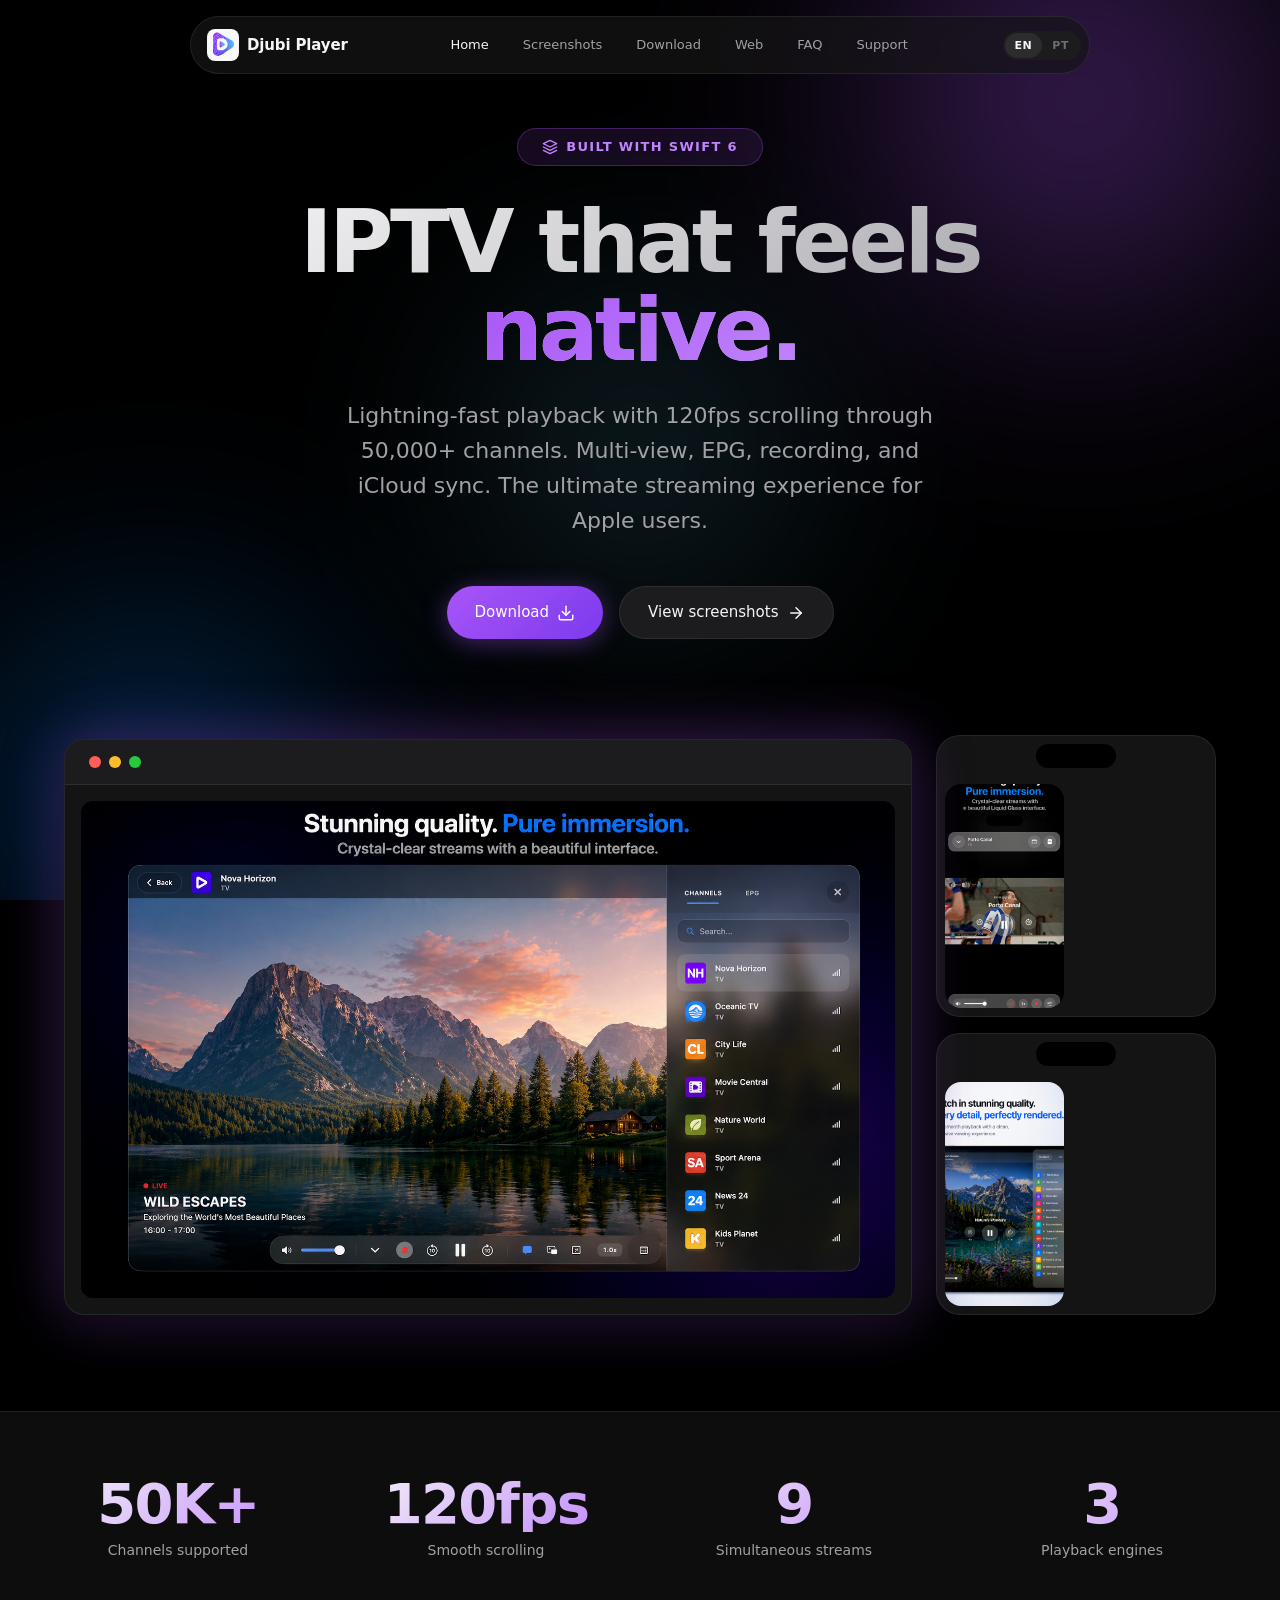
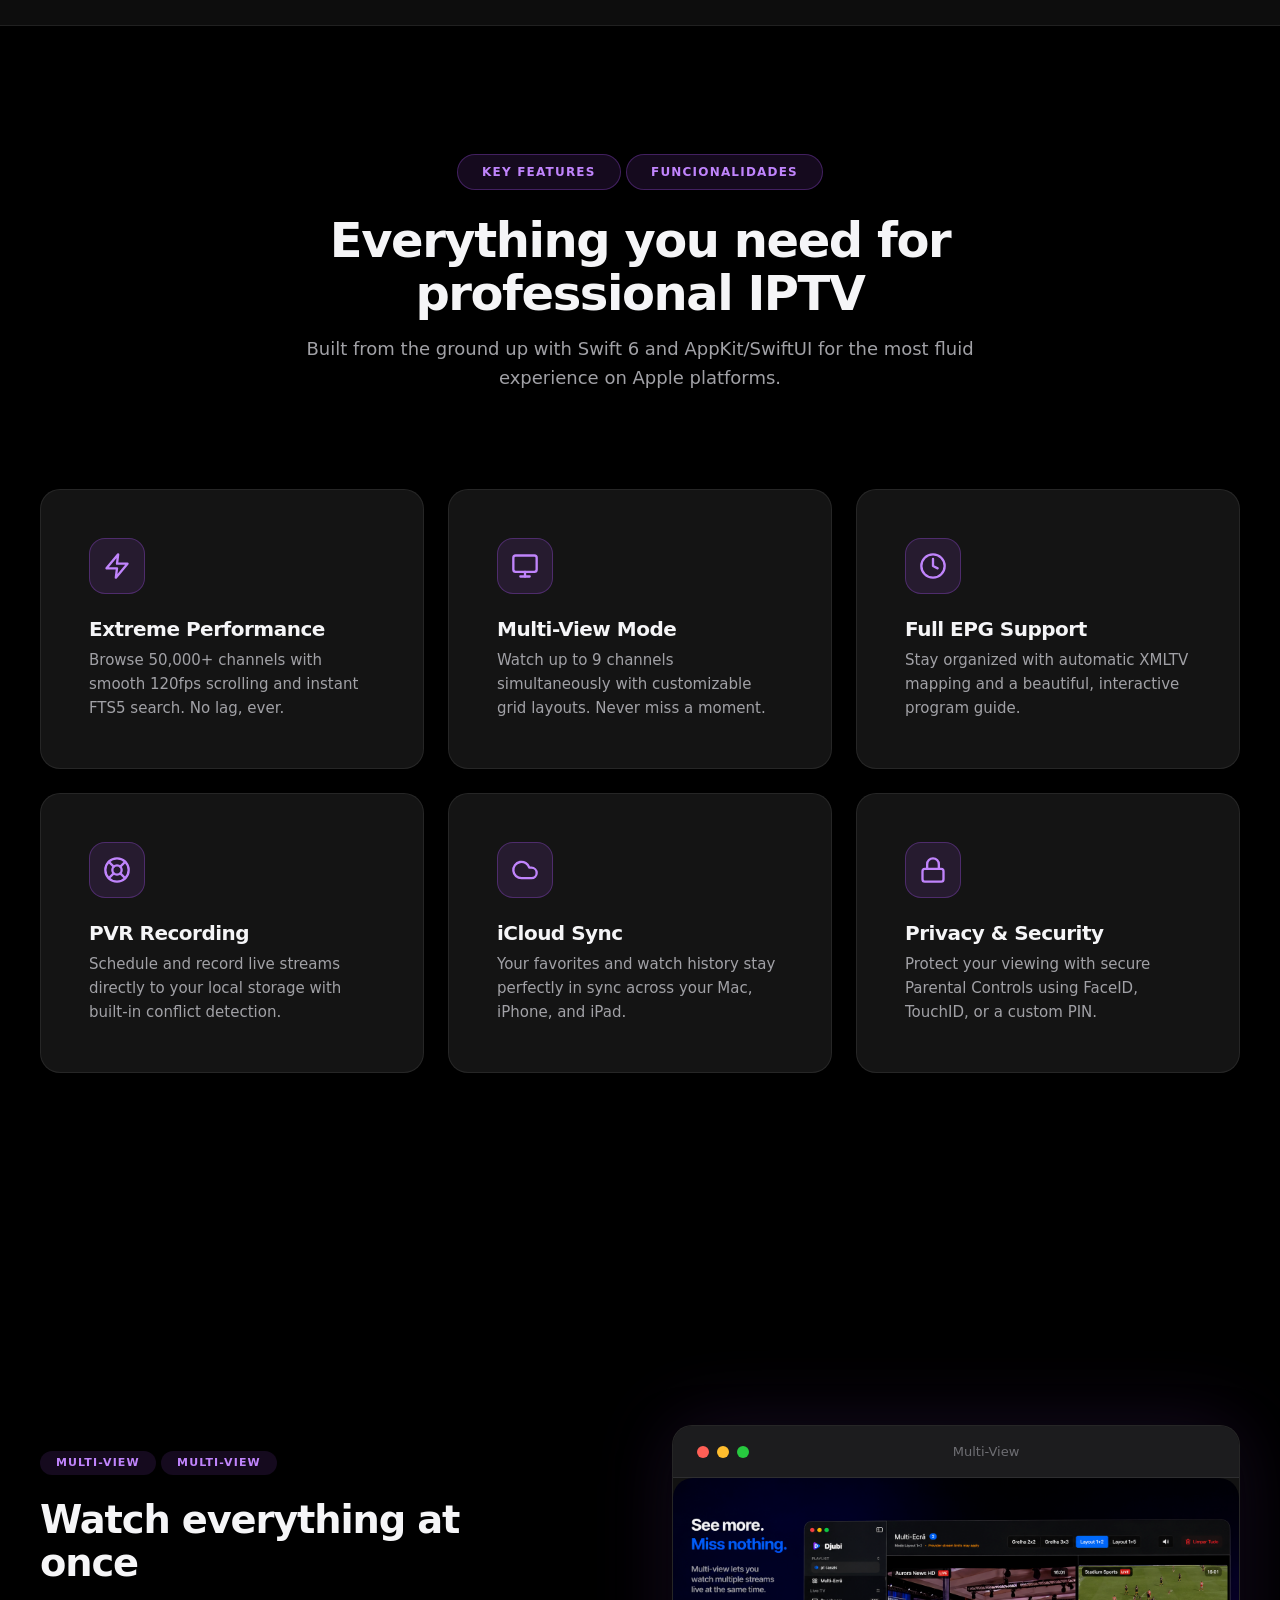
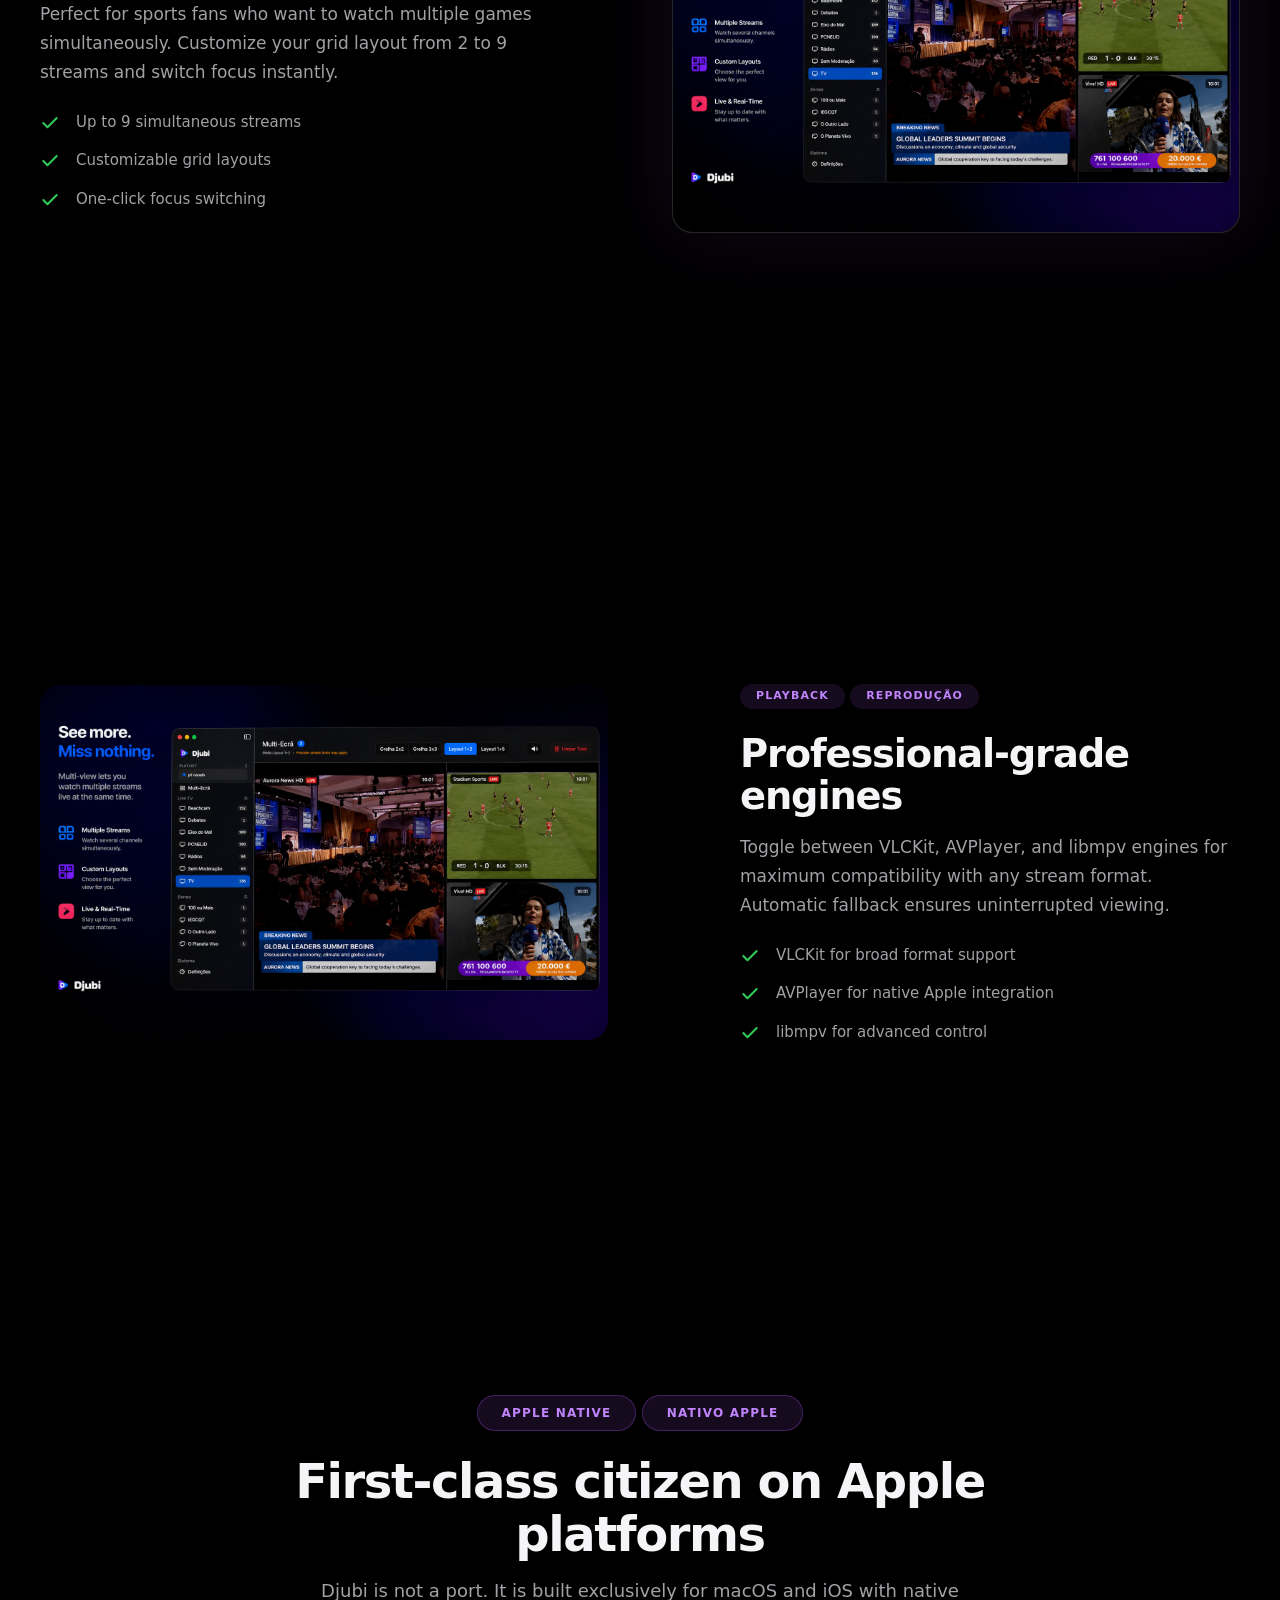
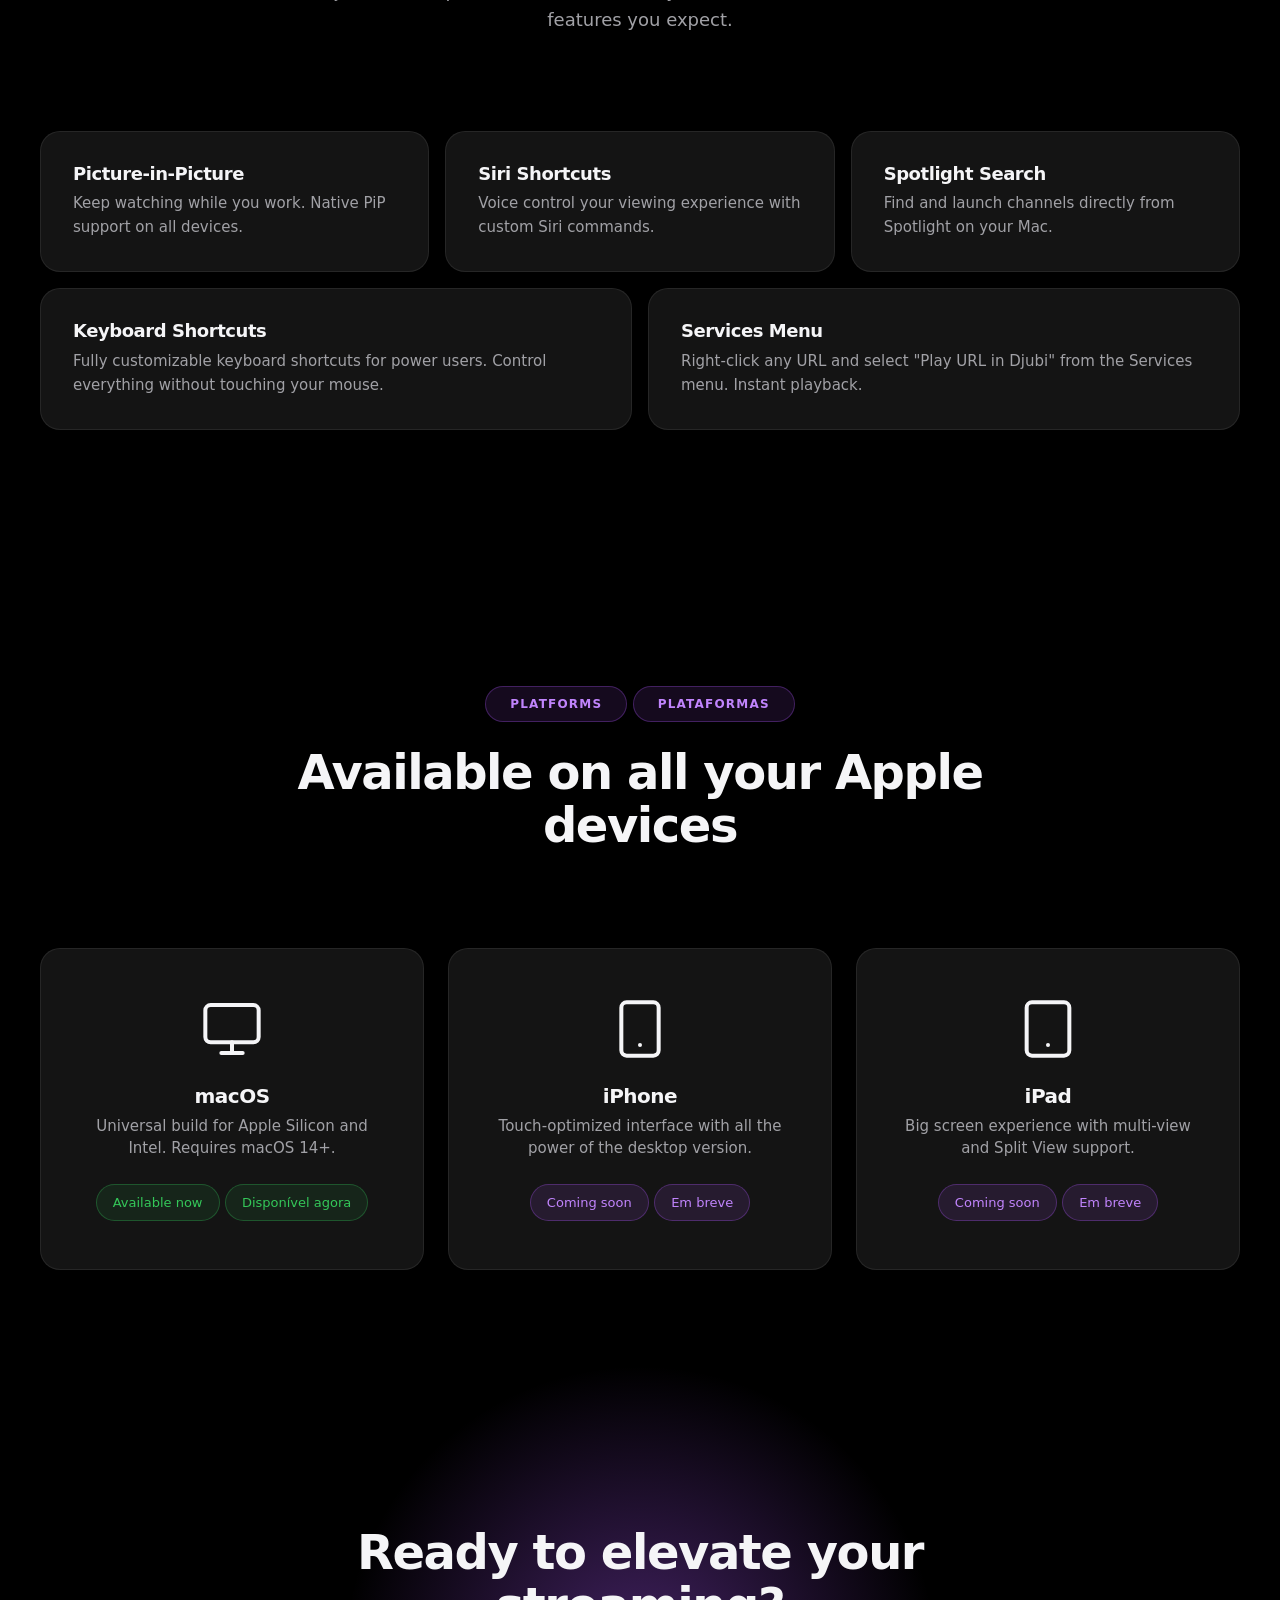
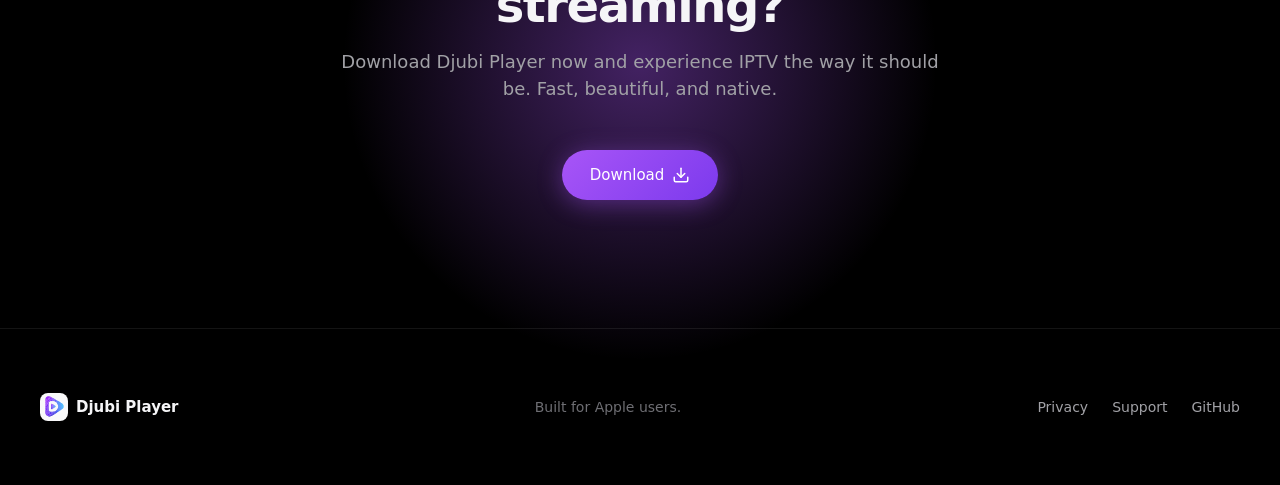
==== commit ca125a1b: "feat: enhance screenshot gallery with lightbox and dynamic experience Add CSS styles for immersive g" ====
--- a/index.html
+++ b/index.html
@@ -321,35 +321,15 @@
               </div>
             </div>
             <div class="feature-large-visual">
-              <div class="multiview-demo">
-                <div class="multiview-grid">
-                  <div class="multiview-cell active">
-                    <span>CH 1</span>
-                  </div>
-                  <div class="multiview-cell">
-                    <span>CH 2</span>
-                  </div>
-                  <div class="multiview-cell">
-                    <span>CH 3</span>
-                  </div>
-                  <div class="multiview-cell">
-                    <span>CH 4</span>
-                  </div>
-                  <div class="multiview-cell">
-                    <span>CH 5</span>
-                  </div>
-                  <div class="multiview-cell">
-                    <span>CH 6</span>
-                  </div>
-                  <div class="multiview-cell">
-                    <span>CH 7</span>
-                  </div>
-                  <div class="multiview-cell">
-                    <span>CH 8</span>
-                  </div>
-                  <div class="multiview-cell">
-                    <span>CH 9</span>
-                  </div>
+              <div class="device-frame-mac">
+                <div class="device-frame-mac-bar">
+                  <div class="device-dot red"></div>
+                  <div class="device-dot yellow"></div>
+                  <div class="device-dot green"></div>
+                  <span class="device-title">Multi-View</span>
+                </div>
+                <div class="device-frame-mac-screen">
+                  <img src="assets/screenshots/mac/multiview-en.png" data-src-en="assets/screenshots/mac/multiview-en.png" data-src-pt="assets/screenshots/mac/multiview-pt.png" alt="Multi-View in action" />
                 </div>
               </div>
             </div>
--- a/assets/css/styles.css
+++ b/assets/css/styles.css
@@ -1085,6 +1085,380 @@
    Gallery
    ========================================================================== */
 
+/* ==========================================================================
+   Enhanced Screenshot Gallery
+   ========================================================================== */
+
+/* Platform Section */
+.platform-section {
+  margin-bottom: var(--space-5xl);
+}
+
+.platform-section-header {
+  display: flex;
+  align-items: center;
+  gap: var(--space-lg);
+  margin-bottom: var(--space-2xl);
+}
+
+.platform-section-header.compact {
+  margin-bottom: var(--space-xl);
+}
+
+.platform-section-icon {
+  width: 56px;
+  height: 56px;
+  display: flex;
+  align-items: center;
+  justify-content: center;
+  background: var(--accent-soft);
+  border: 1px solid var(--border-accent);
+  border-radius: var(--radius-lg);
+  flex-shrink: 0;
+}
+
+.platform-section-icon.small {
+  width: 44px;
+  height: 44px;
+}
+
+.platform-section-icon svg {
+  width: 28px;
+  height: 28px;
+  color: var(--accent-bright);
+}
+
+.platform-section-icon.small svg {
+  width: 22px;
+  height: 22px;
+}
+
+.platform-section-info h3 {
+  font-size: 1.5rem;
+  font-weight: 600;
+  margin-bottom: var(--space-xs);
+}
+
+.platform-section-info p {
+  color: var(--text-secondary);
+  font-size: 0.9375rem;
+}
+
+/* Featured Screenshot */
+.featured-screenshot {
+  margin-bottom: var(--space-2xl);
+}
+
+/* Device Frames - Mac */
+.device-frame-mac {
+  background: var(--bg-card);
+  border: 1px solid var(--border);
+  border-radius: var(--radius-xl);
+  overflow: hidden;
+  box-shadow: var(--shadow-lg), 0 0 80px rgba(168, 85, 247, 0.15);
+  transition: all var(--duration-normal) var(--ease-out);
+}
+
+.device-frame-mac:hover {
+  transform: translateY(-4px);
+  box-shadow: var(--shadow-lg), 0 0 100px rgba(168, 85, 247, 0.2);
+}
+
+.device-frame-mac.compact {
+  box-shadow: var(--shadow-md);
+}
+
+.device-frame-mac.compact:hover {
+  box-shadow: var(--shadow-lg);
+}
+
+.device-frame-mac-bar {
+  display: flex;
+  align-items: center;
+  gap: var(--space-sm);
+  padding: var(--space-md) var(--space-lg);
+  background: var(--surface);
+  border-bottom: 1px solid var(--border);
+}
+
+.device-dot {
+  width: 12px;
+  height: 12px;
+  border-radius: 50%;
+}
+
+.device-dot.red { background: #ff5f56; }
+.device-dot.yellow { background: #ffbd2e; }
+.device-dot.green { background: #27c93f; }
+
+.device-title {
+  margin-left: auto;
+  margin-right: auto;
+  font-size: 0.8125rem;
+  color: var(--text-tertiary);
+  font-weight: 500;
+}
+
+.device-frame-mac-screen {
+  aspect-ratio: 16 / 10;
+  overflow: hidden;
+}
+
+.device-frame-mac-screen img {
+  width: 100%;
+  height: 100%;
+  object-fit: cover;
+  cursor: pointer;
+  transition: transform var(--duration-slow) var(--ease-out);
+}
+
+.device-frame-mac:hover .device-frame-mac-screen img {
+  transform: scale(1.02);
+}
+
+/* Screenshots Row */
+.screenshots-row {
+  display: grid;
+  grid-template-columns: repeat(2, 1fr);
+  gap: var(--space-xl);
+}
+
+.screenshot-card {
+  display: flex;
+  flex-direction: column;
+  gap: var(--space-lg);
+}
+
+.screenshot-info h4 {
+  font-size: 1.125rem;
+  font-weight: 600;
+  margin-bottom: var(--space-xs);
+}
+
+.screenshot-info p {
+  color: var(--text-secondary);
+  font-size: 0.875rem;
+}
+
+/* Mobile Showcase */
+.mobile-showcase {
+  display: grid;
+  grid-template-columns: repeat(2, 1fr);
+  gap: var(--space-4xl);
+}
+
+.mobile-platform {
+  display: flex;
+  flex-direction: column;
+}
+
+/* Phone Device Frame */
+.phone-screenshots {
+  display: flex;
+  justify-content: center;
+  align-items: flex-end;
+  gap: var(--space-lg);
+  padding: var(--space-2xl) 0;
+}
+
+.device-frame-phone {
+  width: 140px;
+  background: linear-gradient(145deg, #2a2a2a 0%, #1a1a1a 100%);
+  border: 1px solid var(--border-light);
+  border-radius: var(--radius-2xl);
+  padding: var(--space-sm);
+  box-shadow: var(--shadow-md), inset 0 1px 0 rgba(255,255,255,0.1);
+  transition: all var(--duration-normal) var(--ease-out);
+  position: relative;
+}
+
+.device-frame-phone.featured {
+  width: 160px;
+  transform: scale(1.1);
+  z-index: 1;
+  box-shadow: var(--shadow-lg), 0 0 60px rgba(168, 85, 247, 0.2);
+}
+
+.device-frame-phone:hover {
+  transform: translateY(-8px);
+}
+
+.device-frame-phone.featured:hover {
+  transform: scale(1.1) translateY(-8px);
+}
+
+.device-phone-speaker {
+  width: 60px;
+  height: 6px;
+  margin: var(--space-xs) auto var(--space-sm);
+  background: var(--bg-dark);
+  border-radius: var(--radius-full);
+}
+
+.device-frame-phone-screen {
+  aspect-ratio: 9 / 19.5;
+  border-radius: var(--radius-lg);
+  overflow: hidden;
+  background: var(--bg-dark);
+}
+
+.device-frame-phone-screen img {
+  width: 100%;
+  height: 100%;
+  object-fit: cover;
+  cursor: pointer;
+}
+
+.phone-label {
+  display: block;
+  text-align: center;
+  margin-top: var(--space-md);
+  font-size: 0.8125rem;
+  font-weight: 500;
+  color: var(--text-secondary);
+}
+
+/* Tablet Device Frame */
+.tablet-screenshots {
+  display: flex;
+  justify-content: center;
+  align-items: flex-end;
+  gap: var(--space-xl);
+  padding: var(--space-2xl) 0;
+}
+
+.device-frame-tablet {
+  width: 220px;
+  background: linear-gradient(145deg, #2a2a2a 0%, #1a1a1a 100%);
+  border: 1px solid var(--border-light);
+  border-radius: var(--radius-2xl);
+  padding: var(--space-sm);
+  box-shadow: var(--shadow-md), inset 0 1px 0 rgba(255,255,255,0.1);
+  transition: all var(--duration-normal) var(--ease-out);
+  position: relative;
+}
+
+.device-frame-tablet.featured {
+  width: 260px;
+  transform: scale(1.05);
+  z-index: 1;
+  box-shadow: var(--shadow-lg), 0 0 60px rgba(168, 85, 247, 0.2);
+}
+
+.device-frame-tablet:hover {
+  transform: translateY(-8px);
+}
+
+.device-frame-tablet.featured:hover {
+  transform: scale(1.05) translateY(-8px);
+}
+
+.device-tablet-camera {
+  width: 8px;
+  height: 8px;
+  margin: var(--space-xs) auto var(--space-sm);
+  background: var(--surface-secondary);
+  border-radius: 50%;
+}
+
+.device-frame-tablet-screen {
+  aspect-ratio: 4 / 3;
+  border-radius: var(--radius-lg);
+  overflow: hidden;
+  background: var(--bg-dark);
+}
+
+.device-frame-tablet-screen img {
+  width: 100%;
+  height: 100%;
+  object-fit: cover;
+  cursor: pointer;
+}
+
+.tablet-label {
+  display: block;
+  text-align: center;
+  margin-top: var(--space-md);
+  font-size: 0.8125rem;
+  font-weight: 500;
+  color: var(--text-secondary);
+}
+
+/* Lightbox */
+.lightbox {
+  position: fixed;
+  inset: 0;
+  z-index: 1000;
+  background: rgba(0, 0, 0, 0.95);
+  backdrop-filter: blur(20px);
+  -webkit-backdrop-filter: blur(20px);
+  display: flex;
+  align-items: center;
+  justify-content: center;
+  padding: var(--space-2xl);
+  opacity: 0;
+  visibility: hidden;
+  transition: opacity var(--duration-normal) var(--ease-out),
+              visibility var(--duration-normal) var(--ease-out);
+}
+
+.lightbox.is-open {
+  opacity: 1;
+  visibility: visible;
+}
+
+.lightbox-close {
+  position: absolute;
+  top: var(--space-lg);
+  right: var(--space-lg);
+  width: 48px;
+  height: 48px;
+  display: flex;
+  align-items: center;
+  justify-content: center;
+  background: var(--surface);
+  border: 1px solid var(--border);
+  border-radius: var(--radius-full);
+  cursor: pointer;
+  transition: all var(--duration-fast) var(--ease-out);
+}
+
+.lightbox-close:hover {
+  background: var(--surface-secondary);
+  border-color: var(--border-light);
+}
+
+.lightbox-close svg {
+  width: 24px;
+  height: 24px;
+  color: var(--text-primary);
+}
+
+.lightbox-content {
+  max-width: 90vw;
+  max-height: 85vh;
+  display: flex;
+  flex-direction: column;
+  align-items: center;
+  gap: var(--space-lg);
+}
+
+.lightbox-content img {
+  max-width: 100%;
+  max-height: 75vh;
+  object-fit: contain;
+  border-radius: var(--radius-lg);
+  box-shadow: var(--shadow-lg);
+}
+
+.lightbox-caption {
+  color: var(--text-secondary);
+  font-size: 0.9375rem;
+  text-align: center;
+  max-width: 600px;
+}
+
+/* Legacy Gallery Styles (kept for compatibility) */
 .gallery-tabs {
   display: flex;
   justify-content: center;
@@ -1541,6 +1915,16 @@
   .stats-grid {
     grid-template-columns: repeat(2, 1fr);
   }
+  
+  /* Screenshot gallery responsive */
+  .mobile-showcase {
+    grid-template-columns: 1fr;
+    gap: var(--space-4xl);
+  }
+  
+  .screenshots-row {
+    grid-template-columns: 1fr;
+  }
 }
 
 @media (max-width: 768px) {
@@ -1609,6 +1993,52 @@
     flex-wrap: wrap;
     justify-content: center;
   }
+  
+  /* Screenshot gallery mobile */
+  .platform-section-header {
+    flex-direction: column;
+    text-align: center;
+  }
+  
+  .phone-screenshots {
+    flex-wrap: wrap;
+    gap: var(--space-md);
+  }
+  
+  .device-frame-phone {
+    width: 120px;
+  }
+  
+  .device-frame-phone.featured {
+    width: 140px;
+    transform: scale(1);
+  }
+  
+  .device-frame-phone.featured:hover {
+    transform: translateY(-8px);
+  }
+  
+  .tablet-screenshots {
+    flex-direction: column;
+    align-items: center;
+  }
+  
+  .device-frame-tablet {
+    width: 100%;
+    max-width: 300px;
+  }
+  
+  .device-frame-tablet.featured {
+    transform: scale(1);
+  }
+  
+  .device-frame-tablet.featured:hover {
+    transform: translateY(-8px);
+  }
+  
+  .lightbox-content img {
+    max-height: 60vh;
+  }
 }
 
 @media (max-width: 480px) {
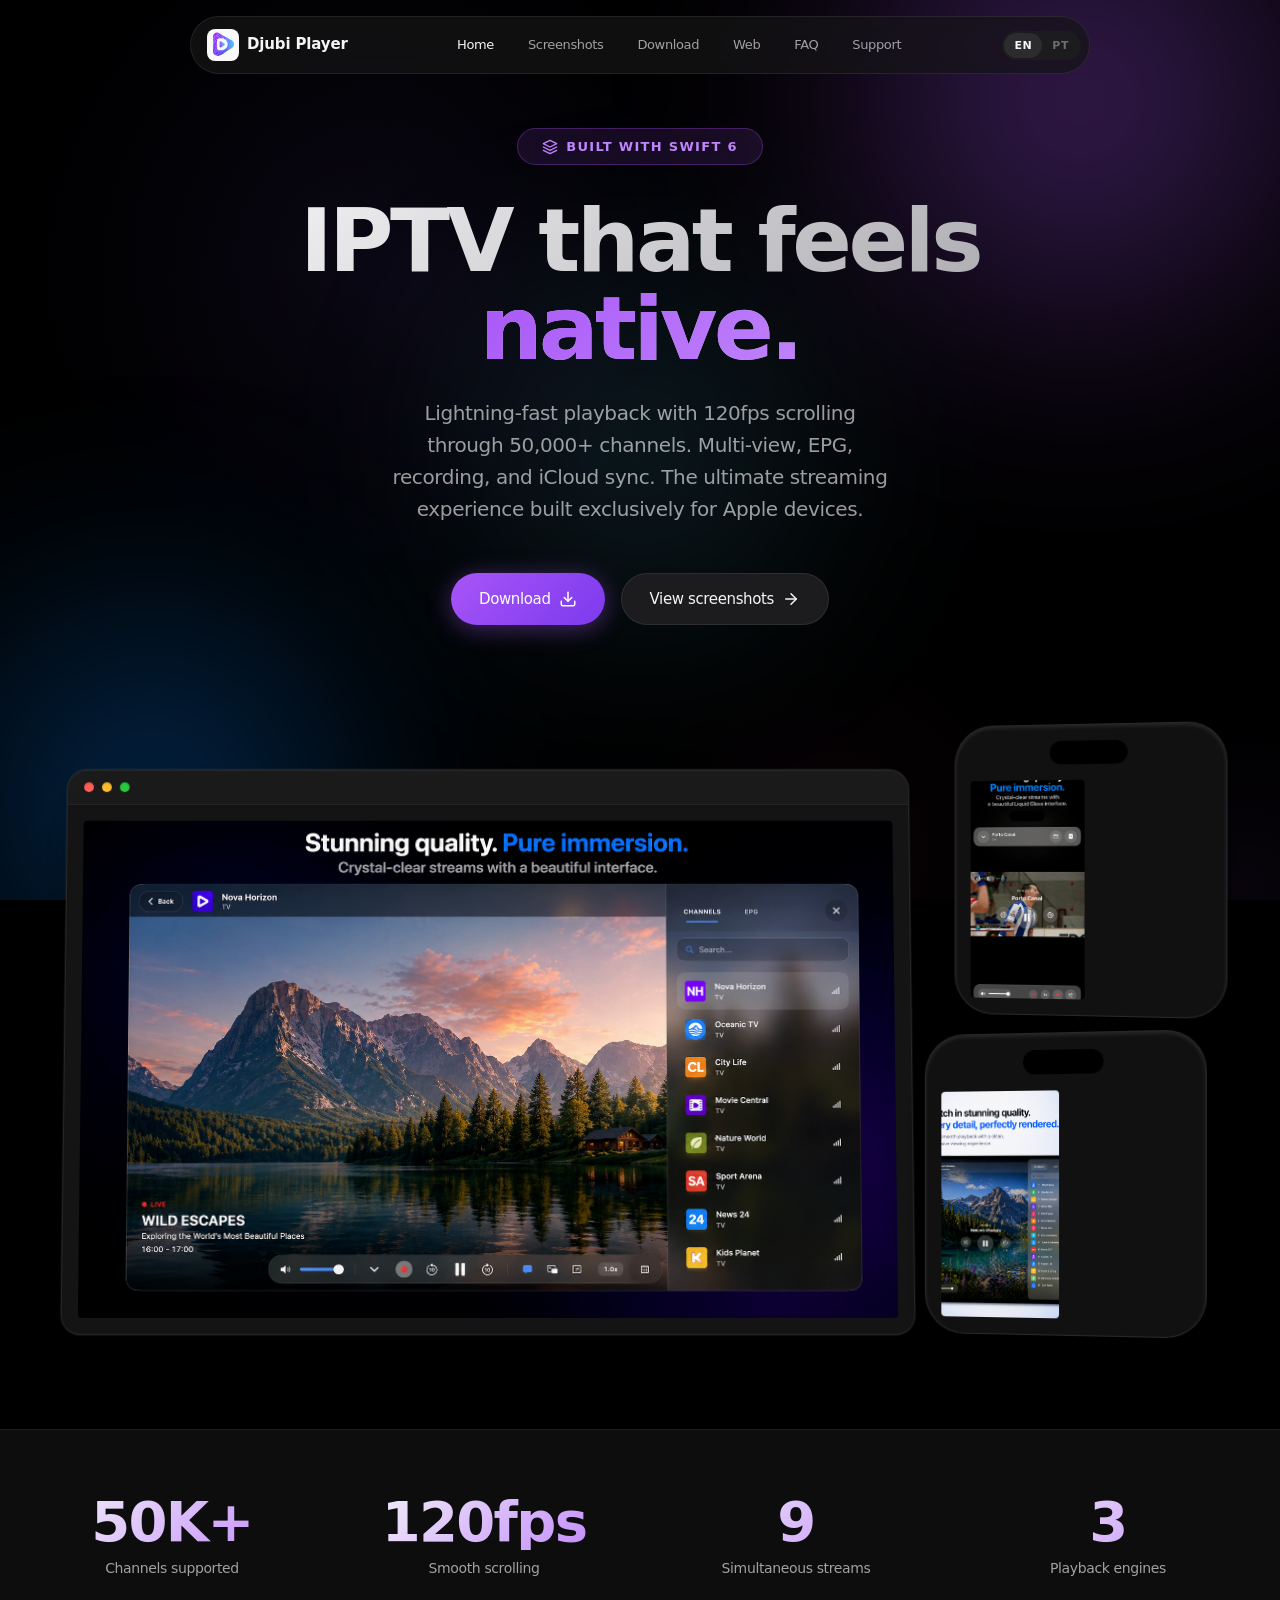
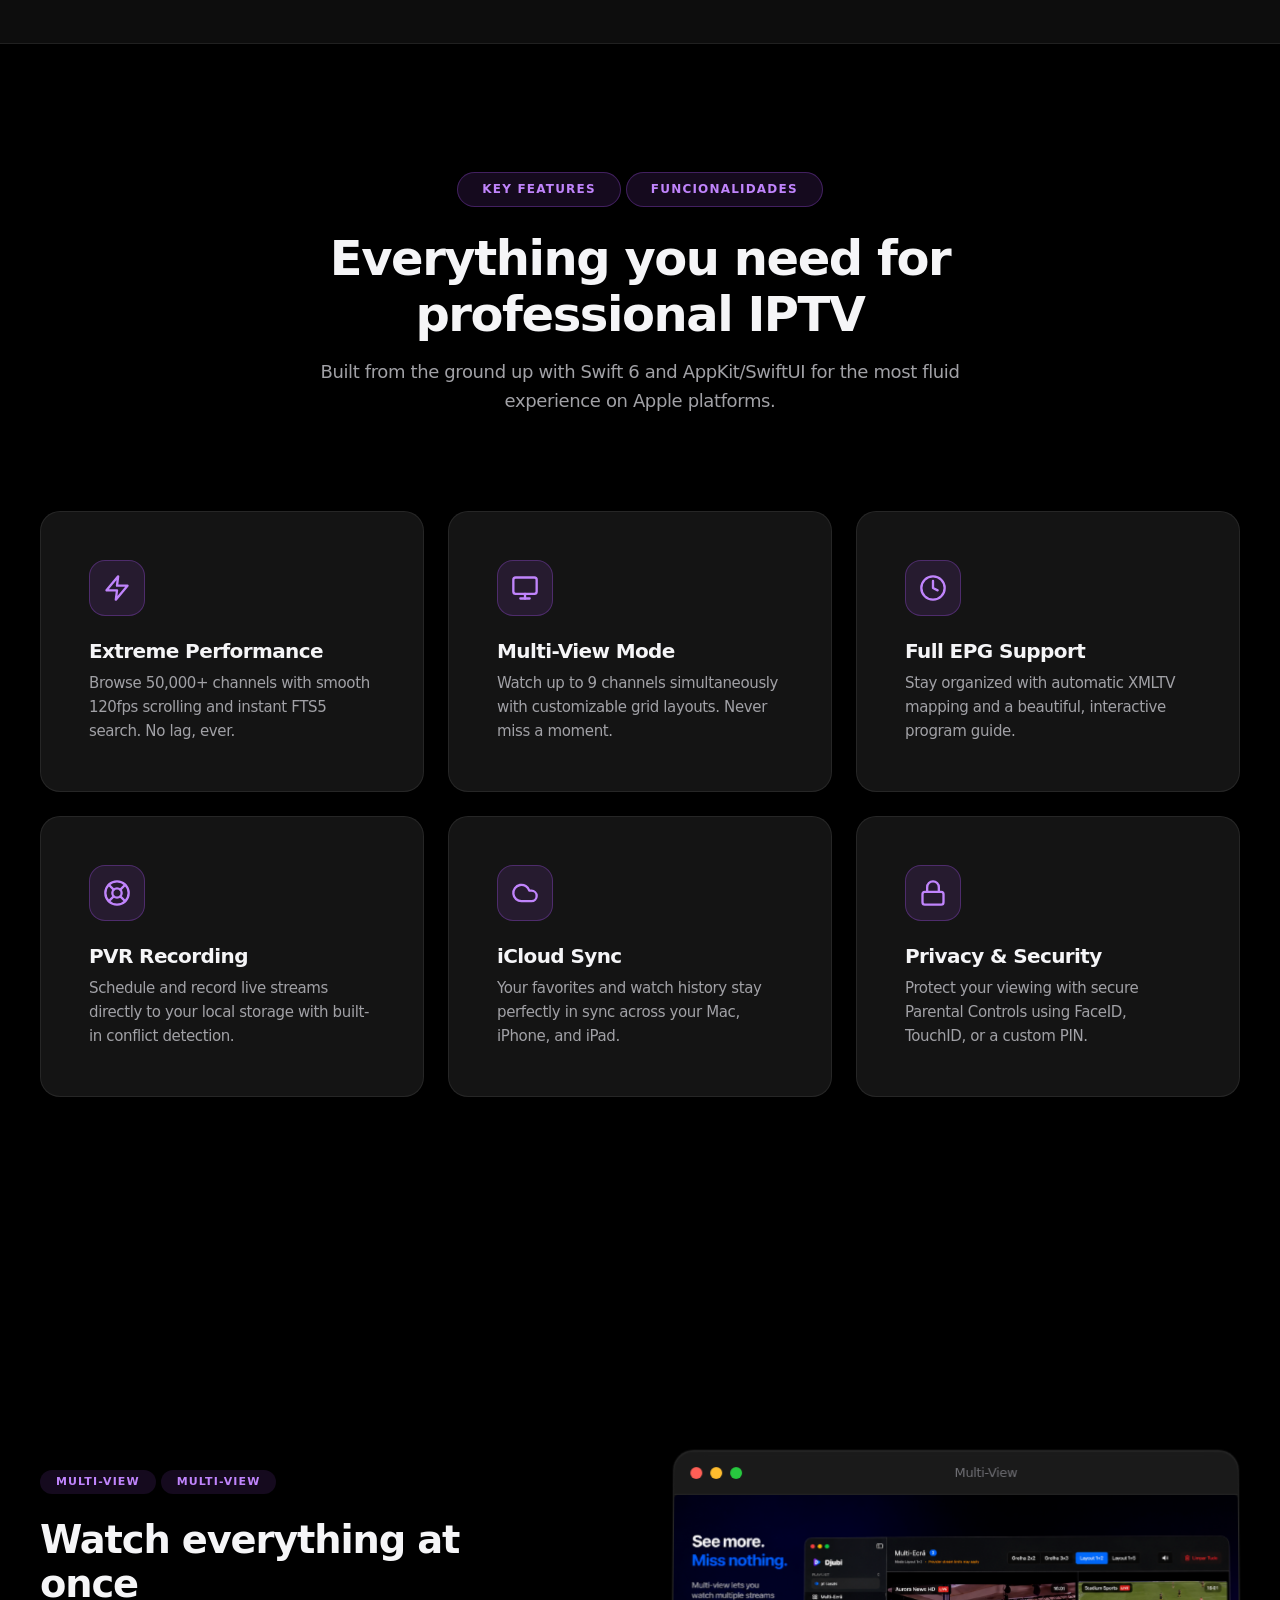
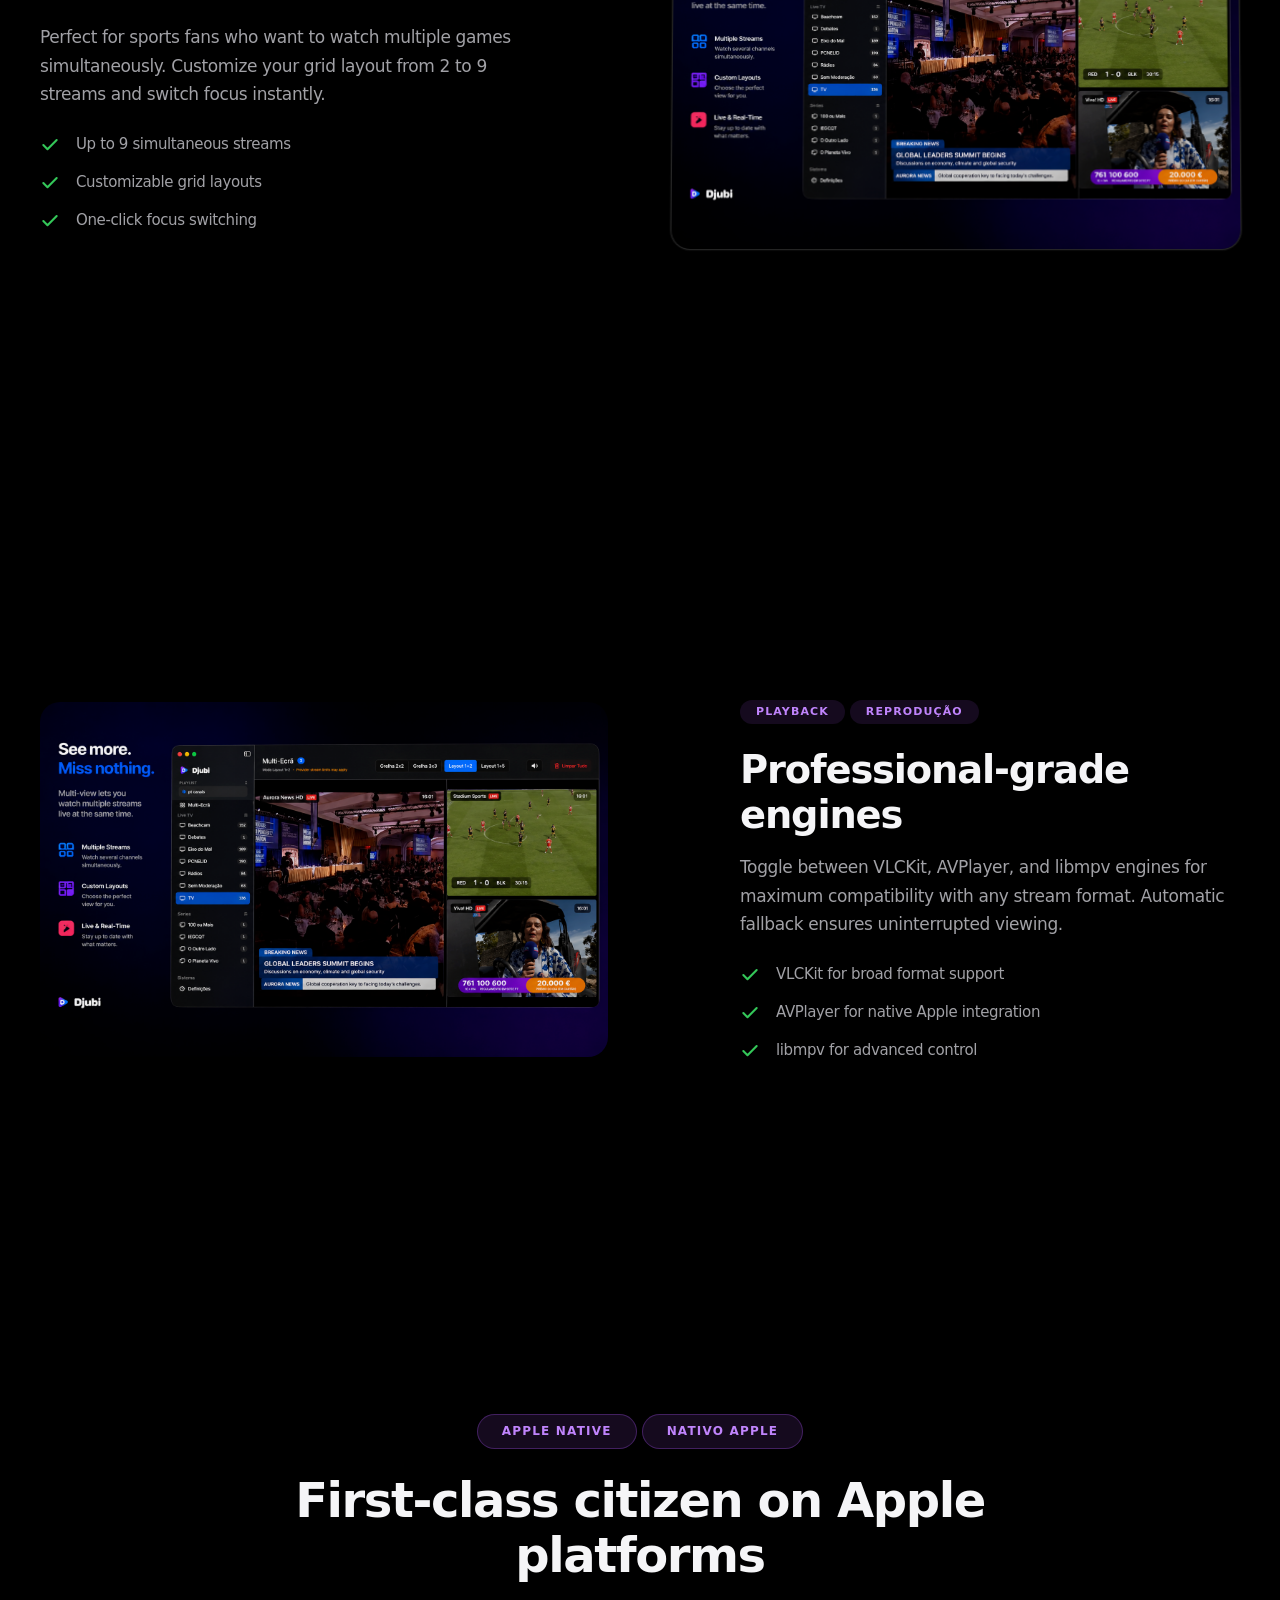
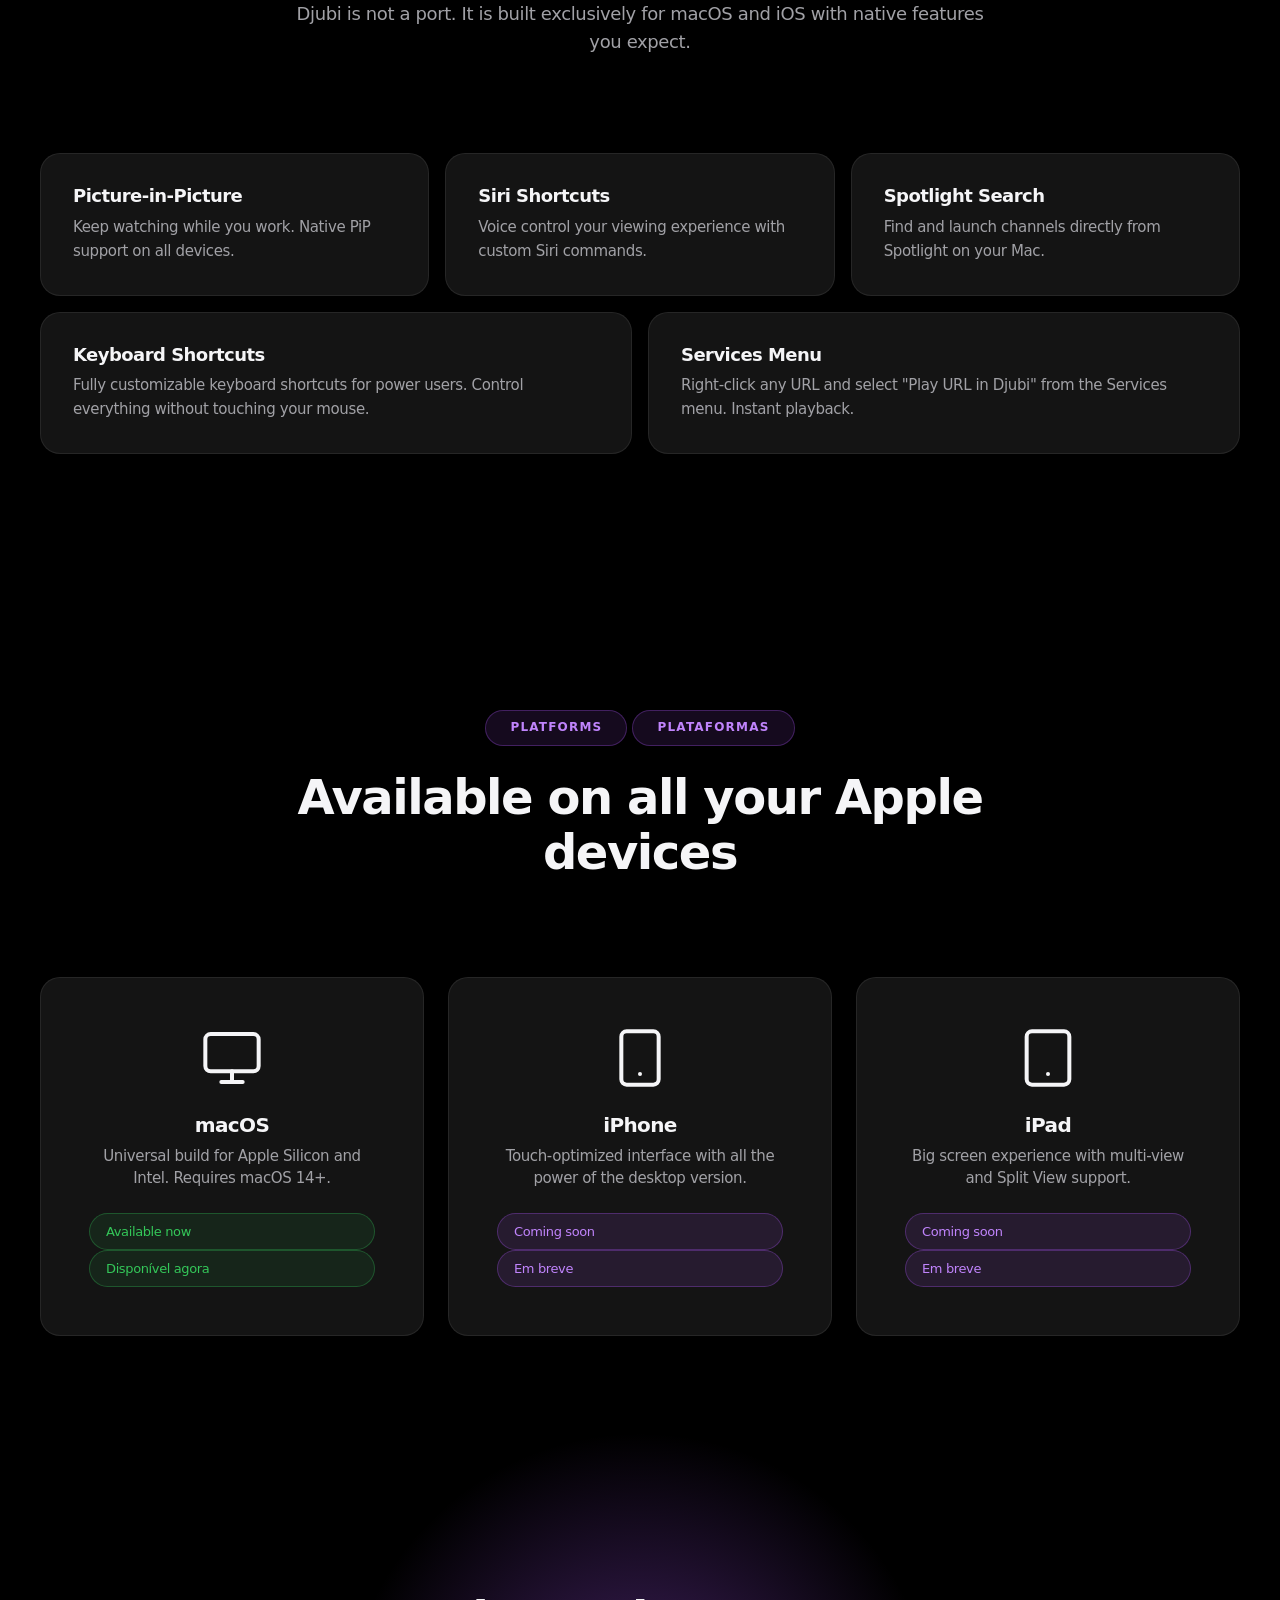
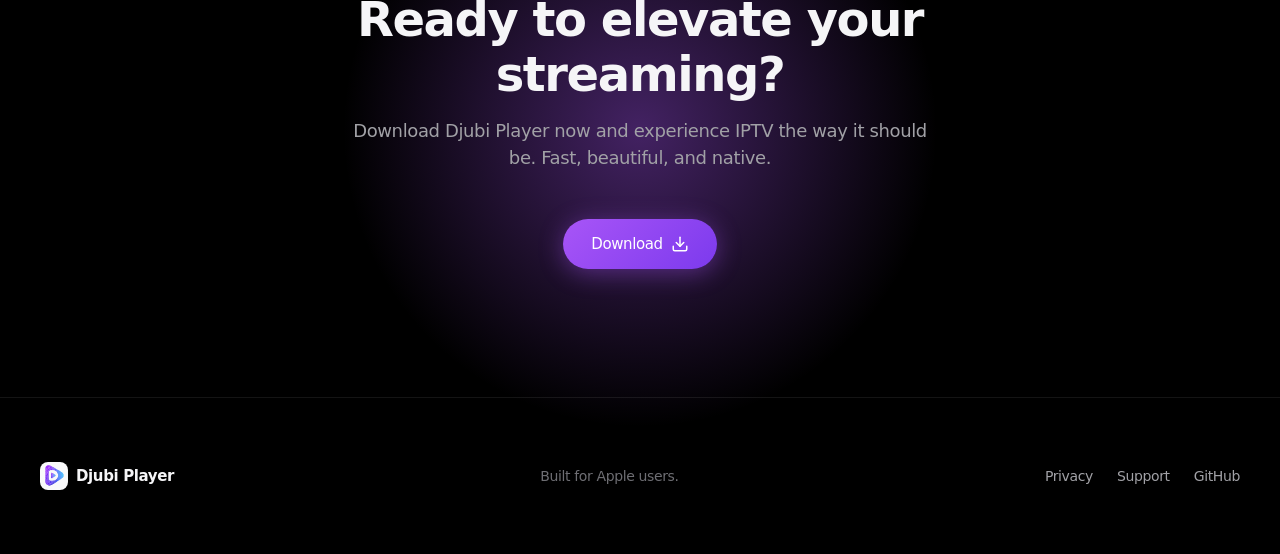
==== commit 8d10a5e7: "feat: complete UI rewrite with premium aesthetics Co-authored-by: Costa0910 <83301015+Costa0910@user" ====
--- a/index.html
+++ b/index.html
@@ -13,6 +13,8 @@
     <link rel="stylesheet" href="assets/css/styles.css" />
   </head>
   <body>
+    <canvas id="ambient-canvas" aria-hidden="true" style="position:fixed;top:0;left:0;width:100%;height:100%;z-index:-1;pointer-events:none;opacity:0.6;"></canvas>
+
     <!-- Gradient Background -->
     <div class="gradient-bg" aria-hidden="true">
       <div class="gradient-orb gradient-orb-1"></div>
@@ -86,7 +88,7 @@
           </h2>
           
           <p data-lang="en_US">
-            Lightning-fast playback with 120fps scrolling through 50,000+ channels. Multi-view, EPG, recording, and iCloud sync. The ultimate streaming experience for Apple users.
+            Lightning-fast playback with 120fps scrolling through 50,000+ channels. Multi-view, EPG, recording, and iCloud sync. The ultimate streaming experience built exclusively for Apple devices.
           </p>
           <p data-lang="pt_PT">
             Reprodução ultra-rápida com scroll a 120fps em 50.000+ canais. Multi-view, EPG, gravação e sincronização iCloud. A experiência de streaming definitiva para utilizadores Apple.
@@ -536,6 +538,7 @@
       </div>
     </footer>
 
+    <script src="assets/js/ambient.js"></script>
     <script src="assets/js/main.js"></script>
   </body>
 </html>
--- a/assets/css/styles.css
+++ b/assets/css/styles.css
@@ -95,7 +95,7 @@
 body {
   font-family: -apple-system, BlinkMacSystemFont, "SF Pro Display", "SF Pro Text", "Helvetica Neue", system-ui, sans-serif;
   font-size: 17px;
-  line-height: 1.5;
+  line-height: 1.47059; letter-spacing: -0.022em;
   color: var(--text-primary);
   background: var(--bg-dark);
   overflow-x: hidden;
@@ -114,8 +114,8 @@
 h1, h2, h3, h4, h5, h6 {
   margin: 0;
   font-weight: 600;
-  letter-spacing: -0.025em;
-  line-height: 1.1;
+  letter-spacing: -0.02em;
+  line-height: 1.15;
 }
 
 p {
@@ -343,7 +343,7 @@
   height: 2px;
   border-radius: var(--radius-full);
   background: var(--text-primary);
-  transition: transform var(--duration-normal) var(--ease-out),
+  transition: transform var(--duration-normal) var(--ease-spring),
               opacity var(--duration-normal) var(--ease-out);
 }
 
@@ -404,7 +404,7 @@
   border-radius: var(--radius-lg);
   opacity: 0;
   transform: translateY(16px);
-  transition: transform var(--duration-normal) var(--ease-out),
+  transition: transform var(--duration-normal) var(--ease-spring),
               opacity var(--duration-normal) var(--ease-out),
               color var(--duration-fast) var(--ease-out),
               background var(--duration-fast) var(--ease-out);
@@ -420,7 +420,7 @@
 
 .mobile-overlay.is-open .mobile-menu-links a {
   opacity: 1;
-  transform: translateY(0);
+  transform: translateY(0) scale(1);
 }
 
 .mobile-overlay.is-open .mobile-menu-links a:nth-child(1) { transition-delay: 50ms; }
@@ -443,6 +443,8 @@
   align-items: center;
   text-align: center;
   padding: var(--space-5xl) 0 var(--space-4xl);
+  width: min(1200px, 100% - var(--space-xl));
+  margin-inline: auto;
   position: relative;
 }
 
@@ -583,38 +585,17 @@
   align-items: end;
 }
 
-.device-mac {
-  position: relative;
-  background: var(--bg-card);
-  border: 1px solid var(--border);
-  border-radius: var(--radius-xl);
-  overflow: hidden;
-  box-shadow: var(--shadow-lg), var(--shadow-glow);
-  transition: transform var(--duration-slow) var(--ease-out);
-}
-
-.device-mac:hover {
-  transform: translateY(-8px);
-}
-
-.device-mac-topbar {
-  display: flex;
-  align-items: center;
-  gap: var(--space-sm);
-  padding: var(--space-md) var(--space-lg);
-  background: var(--surface);
-  border-bottom: 1px solid var(--border);
-}
-
-.device-mac-dot {
-  width: 12px;
-  height: 12px;
-  border-radius: 50%;
-}
-
-.device-mac-dot.red { background: #ff5f56; }
-.device-mac-dot.yellow { background: #ffbd2e; }
-.device-mac-dot.green { background: #27c93f; }
+
+
+
+
+
+
+
+
+
+
+
 
 .device-mac-content {
   aspect-ratio: 16 / 10;
@@ -637,14 +618,7 @@
   gap: var(--space-md);
 }
 
-.device-phone {
-  background: var(--bg-card);
-  border: 1px solid var(--border);
-  border-radius: var(--radius-2xl);
-  overflow: hidden;
-  box-shadow: var(--shadow-md);
-  transition: transform var(--duration-slow) var(--ease-out);
-}
+
 
 .device-phone:hover {
   transform: translateY(-4px);
@@ -685,7 +659,7 @@
 .stats-grid {
   display: grid;
   grid-template-columns: repeat(4, 1fr);
-  gap: var(--space-xl);
+  gap: calc(var(--space-xl) * 1.5);
 }
 
 .stat-item {
@@ -761,11 +735,14 @@
 }
 
 .feature-card {
+  display: flex;
+  flex-direction: column;
+  justify-content: space-between;
   background: var(--bg-card);
   border: 1px solid var(--border);
   border-radius: var(--radius-xl);
   padding: var(--space-2xl);
-  transition: all var(--duration-normal) var(--ease-out);
+  transition: all var(--duration-normal) var(--ease-spring);
   position: relative;
   overflow: hidden;
 }
@@ -969,18 +946,22 @@
 }
 
 .bento-item {
+  display: flex;
+  flex-direction: column;
+  justify-content: space-between;
   background: var(--bg-card);
   border: 1px solid var(--border);
   border-radius: var(--radius-xl);
   padding: var(--space-xl);
-  transition: all var(--duration-normal) var(--ease-out);
+  transition: all var(--duration-normal) var(--ease-spring);
   overflow: hidden;
 }
 
 .bento-item:hover {
   background: var(--bg-card-hover);
   border-color: var(--border-light);
-  transform: translateY(-2px);
+  transform: translateY(-4px);
+  transition: transform var(--duration-fast) var(--ease-spring);
 }
 
 .bento-item.span-8 { grid-column: span 8; }
@@ -1020,12 +1001,15 @@
 }
 
 .platform-card {
+  display: flex;
+  flex-direction: column;
+  justify-content: space-between;
   background: var(--bg-card);
   border: 1px solid var(--border);
   border-radius: var(--radius-xl);
   padding: var(--space-2xl);
   text-align: center;
-  transition: all var(--duration-normal) var(--ease-out);
+  transition: all var(--duration-normal) var(--ease-spring);
 }
 
 .platform-card:hover {
@@ -1156,7 +1140,7 @@
   border-radius: var(--radius-xl);
   overflow: hidden;
   box-shadow: var(--shadow-lg), 0 0 80px rgba(168, 85, 247, 0.15);
-  transition: all var(--duration-normal) var(--ease-out);
+  transition: all var(--duration-normal) var(--ease-spring);
 }
 
 .device-frame-mac:hover {
@@ -1209,7 +1193,7 @@
   height: 100%;
   object-fit: cover;
   cursor: pointer;
-  transition: transform var(--duration-slow) var(--ease-out);
+  transition: transform var(--duration-normal) var(--ease-spring);
 }
 
 .device-frame-mac:hover .device-frame-mac-screen img {
@@ -1220,7 +1204,7 @@
 .screenshots-row {
   display: grid;
   grid-template-columns: repeat(2, 1fr);
-  gap: var(--space-xl);
+  gap: calc(var(--space-xl) * 1.5);
 }
 
 .screenshot-card {
@@ -1268,7 +1252,7 @@
   border-radius: var(--radius-2xl);
   padding: var(--space-sm);
   box-shadow: var(--shadow-md), inset 0 1px 0 rgba(255,255,255,0.1);
-  transition: all var(--duration-normal) var(--ease-out);
+  transition: all var(--duration-normal) var(--ease-spring);
   position: relative;
 }
 
@@ -1280,7 +1264,8 @@
 }
 
 .device-frame-phone:hover {
-  transform: translateY(-8px);
+  transform: translateY(-4px);
+  transition: transform var(--duration-fast) var(--ease-spring);
 }
 
 .device-frame-phone.featured:hover {
@@ -1323,7 +1308,7 @@
   display: flex;
   justify-content: center;
   align-items: flex-end;
-  gap: var(--space-xl);
+  gap: calc(var(--space-xl) * 1.5);
   padding: var(--space-2xl) 0;
 }
 
@@ -1334,7 +1319,7 @@
   border-radius: var(--radius-2xl);
   padding: var(--space-sm);
   box-shadow: var(--shadow-md), inset 0 1px 0 rgba(255,255,255,0.1);
-  transition: all var(--duration-normal) var(--ease-out);
+  transition: all var(--duration-normal) var(--ease-spring);
   position: relative;
 }
 
@@ -1346,7 +1331,8 @@
 }
 
 .device-frame-tablet:hover {
-  transform: translateY(-8px);
+  transform: translateY(-4px);
+  transition: transform var(--duration-fast) var(--ease-spring);
 }
 
 .device-frame-tablet.featured:hover {
@@ -1500,11 +1486,12 @@
   border: 1px solid var(--border);
   border-radius: var(--radius-xl);
   overflow: hidden;
-  transition: all var(--duration-normal) var(--ease-out);
+  transition: all var(--duration-normal) var(--ease-spring);
 }
 
 .gallery-item:hover {
-  transform: translateY(-8px);
+  transform: translateY(-4px);
+  transition: transform var(--duration-fast) var(--ease-spring);
   box-shadow: var(--shadow-lg);
 }
 
@@ -1517,7 +1504,7 @@
   width: 100%;
   height: 100%;
   object-fit: cover;
-  transition: transform var(--duration-slow) var(--ease-out);
+  transition: transform var(--duration-normal) var(--ease-spring);
 }
 
 .gallery-item:hover .gallery-item-image img {
@@ -1551,11 +1538,14 @@
 }
 
 .faq-item {
+  display: flex;
+  flex-direction: column;
+  justify-content: space-between;
   background: var(--bg-card);
   border: 1px solid var(--border);
   border-radius: var(--radius-xl);
   padding: var(--space-xl);
-  transition: all var(--duration-normal) var(--ease-out);
+  transition: all var(--duration-normal) var(--ease-spring);
 }
 
 .faq-item:hover {
@@ -1617,6 +1607,9 @@
 }
 
 .list-item {
+  display: flex;
+  flex-direction: column;
+  justify-content: space-between;
   padding: var(--space-xl);
   border-bottom: 1px solid var(--border);
   transition: background var(--duration-fast) var(--ease-out);
@@ -1813,14 +1806,14 @@
 
 [data-reveal] {
   opacity: 0;
-  transform: translateY(30px);
+  transform: translateY(40px) scale(0.98);
   transition: opacity var(--duration-slow) var(--ease-out),
               transform var(--duration-slow) var(--ease-out);
 }
 
 [data-reveal].in-view {
   opacity: 1;
-  transform: translateY(0);
+  transform: translateY(0) scale(1);
 }
 
 /* ==========================================================================
@@ -1864,7 +1857,7 @@
   
   .device-grid {
     grid-template-columns: 1fr;
-    gap: var(--space-xl);
+    gap: calc(var(--space-xl) * 1.5);
   }
   
   .device-phones {
@@ -1948,6 +1941,7 @@
   .hero {
     min-height: auto;
     padding: var(--space-4xl) 0 var(--space-2xl);
+    width: min(1200px, 100% - var(--space-lg));
   }
   
   .hero-showcase {
@@ -1959,9 +1953,7 @@
     align-items: center;
   }
   
-  .device-phone {
-    max-width: 200px;
-  }
+
   
   .features-grid {
     grid-template-columns: 1fr;
@@ -2015,7 +2007,8 @@
   }
   
   .device-frame-phone.featured:hover {
-    transform: translateY(-8px);
+    transform: translateY(-4px);
+  transition: transform var(--duration-fast) var(--ease-spring);
   }
   
   .tablet-screenshots {
@@ -2033,7 +2026,8 @@
   }
   
   .device-frame-tablet.featured:hover {
-    transform: translateY(-8px);
+    transform: translateY(-4px);
+  transition: transform var(--duration-fast) var(--ease-spring);
   }
   
   .lightbox-content img {
@@ -2060,3 +2054,148 @@
     grid-template-columns: 1fr;
   }
 }
+
+
+/* Elevated Device Frames */
+.device-mac, .device-frame-mac {
+  position: relative;
+  background: var(--bg-card);
+  border: 1px solid rgba(255,255,255,0.08);
+  border-radius: var(--radius-xl);
+  overflow: hidden;
+  box-shadow: 0 25px 50px -12px rgba(0, 0, 0, 0.5), 0 0 0 1px rgba(255,255,255,0.05), inset 0 1px 0 rgba(255,255,255,0.1);
+  transform: perspective(1200px) rotateX(2deg) translateY(0);
+  transition: transform var(--duration-normal) var(--ease-spring), box-shadow var(--duration-normal) var(--ease-spring);
+  will-change: transform;
+}
+.device-mac:hover, .device-frame-mac:hover {
+  transform: perspective(1200px) rotateX(0deg) translateY(-8px);
+  box-shadow: 0 35px 60px -15px rgba(0, 0, 0, 0.6), 0 0 0 1px rgba(255,255,255,0.08), inset 0 1px 0 rgba(255,255,255,0.2), 0 0 80px rgba(168, 85, 247, 0.15);
+}
+
+.device-phone, .device-frame-phone, .device-frame-tablet {
+  position: relative;
+  background: #111;
+  border: 1px solid rgba(255,255,255,0.1);
+  border-radius: 40px;
+  overflow: hidden;
+  box-shadow: 0 20px 40px -10px rgba(0,0,0,0.6), inset 0 2px 4px rgba(255,255,255,0.1);
+  padding: 8px;
+  transform: perspective(1000px) rotateY(-5deg) translateY(0);
+  transition: transform var(--duration-normal) var(--ease-spring), box-shadow var(--duration-normal) var(--ease-spring);
+  will-change: transform;
+}
+
+.device-phone:hover, .device-frame-phone:hover, .device-frame-tablet:hover {
+  transform: perspective(1000px) rotateY(0deg) translateY(-5px);
+  box-shadow: 0 30px 50px -12px rgba(0,0,0,0.7), inset 0 2px 4px rgba(255,255,255,0.2), 0 0 60px rgba(168, 85, 247, 0.1);
+}
+
+/* Glassmorphism Topbar for Mac */
+.device-mac-topbar, .device-frame-mac-bar {
+  display: flex;
+  align-items: center;
+  gap: 8px;
+  padding: 12px 16px;
+  background: rgba(30, 30, 30, 0.6);
+  backdrop-filter: blur(10px);
+  -webkit-backdrop-filter: blur(10px);
+  border-bottom: 1px solid rgba(255, 255, 255, 0.05);
+}
+
+.device-mac-dot {
+  width: 10px;
+  height: 10px;
+  border-radius: 50%;
+  box-shadow: inset 0 1px 2px rgba(0,0,0,0.2);
+}
+.device-mac-dot.red { background: #ff5f56; }
+.device-mac-dot.yellow { background: #ffbd2e; }
+.device-mac-dot.green { background: #27c93f; }
+
+.device-mac-content img, .device-frame-mac-screen img, .device-phone-content img, .device-frame-phone-screen img, .device-frame-tablet-screen img {
+  border-radius: 4px;
+  display: block;
+  width: 100%;
+}
+
+.device-frame-phone-screen, .device-frame-tablet-screen {
+  border-radius: 32px;
+  overflow: hidden;
+  background: #000;
+}
+
+h1, h2, h3, h4, h5, h6 {
+    letter-spacing: -0.03em;
+    font-weight: 600;
+}
+p {
+    color: rgba(255, 255, 255, 0.7);
+}
+.hero p {
+    font-size: 1.25rem;
+    color: rgba(255, 255, 255, 0.6);
+    max-width: 500px;
+    margin: 0 auto 2rem;
+}
+
+/* Custom Solid Icon Styles */
+.feature-icon-custom {
+  width: 24px;
+  height: 24px;
+  color: var(--accent);
+  filter: drop-shadow(0 2px 8px rgba(168, 85, 247, 0.4));
+  transition: transform 0.3s cubic-bezier(0.175, 0.885, 0.32, 1.275);
+}
+
+.feature-card:hover .feature-icon-custom {
+  transform: scale(1.1) rotate(-5deg);
+}
+
+.device-frame-tablet {
+    border-radius: 20px;
+}
+.device-frame-tablet-screen {
+    border-radius: 12px;
+}
+
+/* Staggering animations for a truly premium feel */
+.device-grid .device-phone:nth-child(1) {
+    transform: perspective(1000px) rotateY(-8deg) translateX(10px) translateZ(-20px);
+}
+.device-grid .device-phone:nth-child(2) {
+    transform: perspective(1000px) rotateY(-8deg) translateX(-10px) translateZ(20px);
+}
+.device-grid .device-phone:hover {
+    transform: perspective(1000px) rotateY(0deg) translateX(0px) translateZ(30px);
+}
+
+.screenshots-row .device-frame-mac:nth-child(odd) {
+    transform: perspective(1200px) rotateY(2deg) rotateX(2deg);
+}
+.screenshots-row .device-frame-mac:nth-child(even) {
+    transform: perspective(1200px) rotateY(-2deg) rotateX(2deg);
+}
+.screenshots-row .device-frame-mac:hover {
+    transform: perspective(1200px) rotateY(0deg) rotateX(0deg) scale(1.02);
+}
+
+.mobile-showcase {
+    display: flex;
+    flex-direction: column;
+    gap: calc(var(--space-2xl) * 1.5);
+    position: relative;
+}
+
+.mobile-showcase::before {
+    content: '';
+    position: absolute;
+    top: 50%;
+    left: 50%;
+    transform: translate(-50%, -50%);
+    width: 80%;
+    height: 80%;
+    background: radial-gradient(circle, rgba(168,85,247,0.08) 0%, rgba(0,0,0,0) 70%);
+    z-index: -1;
+    pointer-events: none;
+}
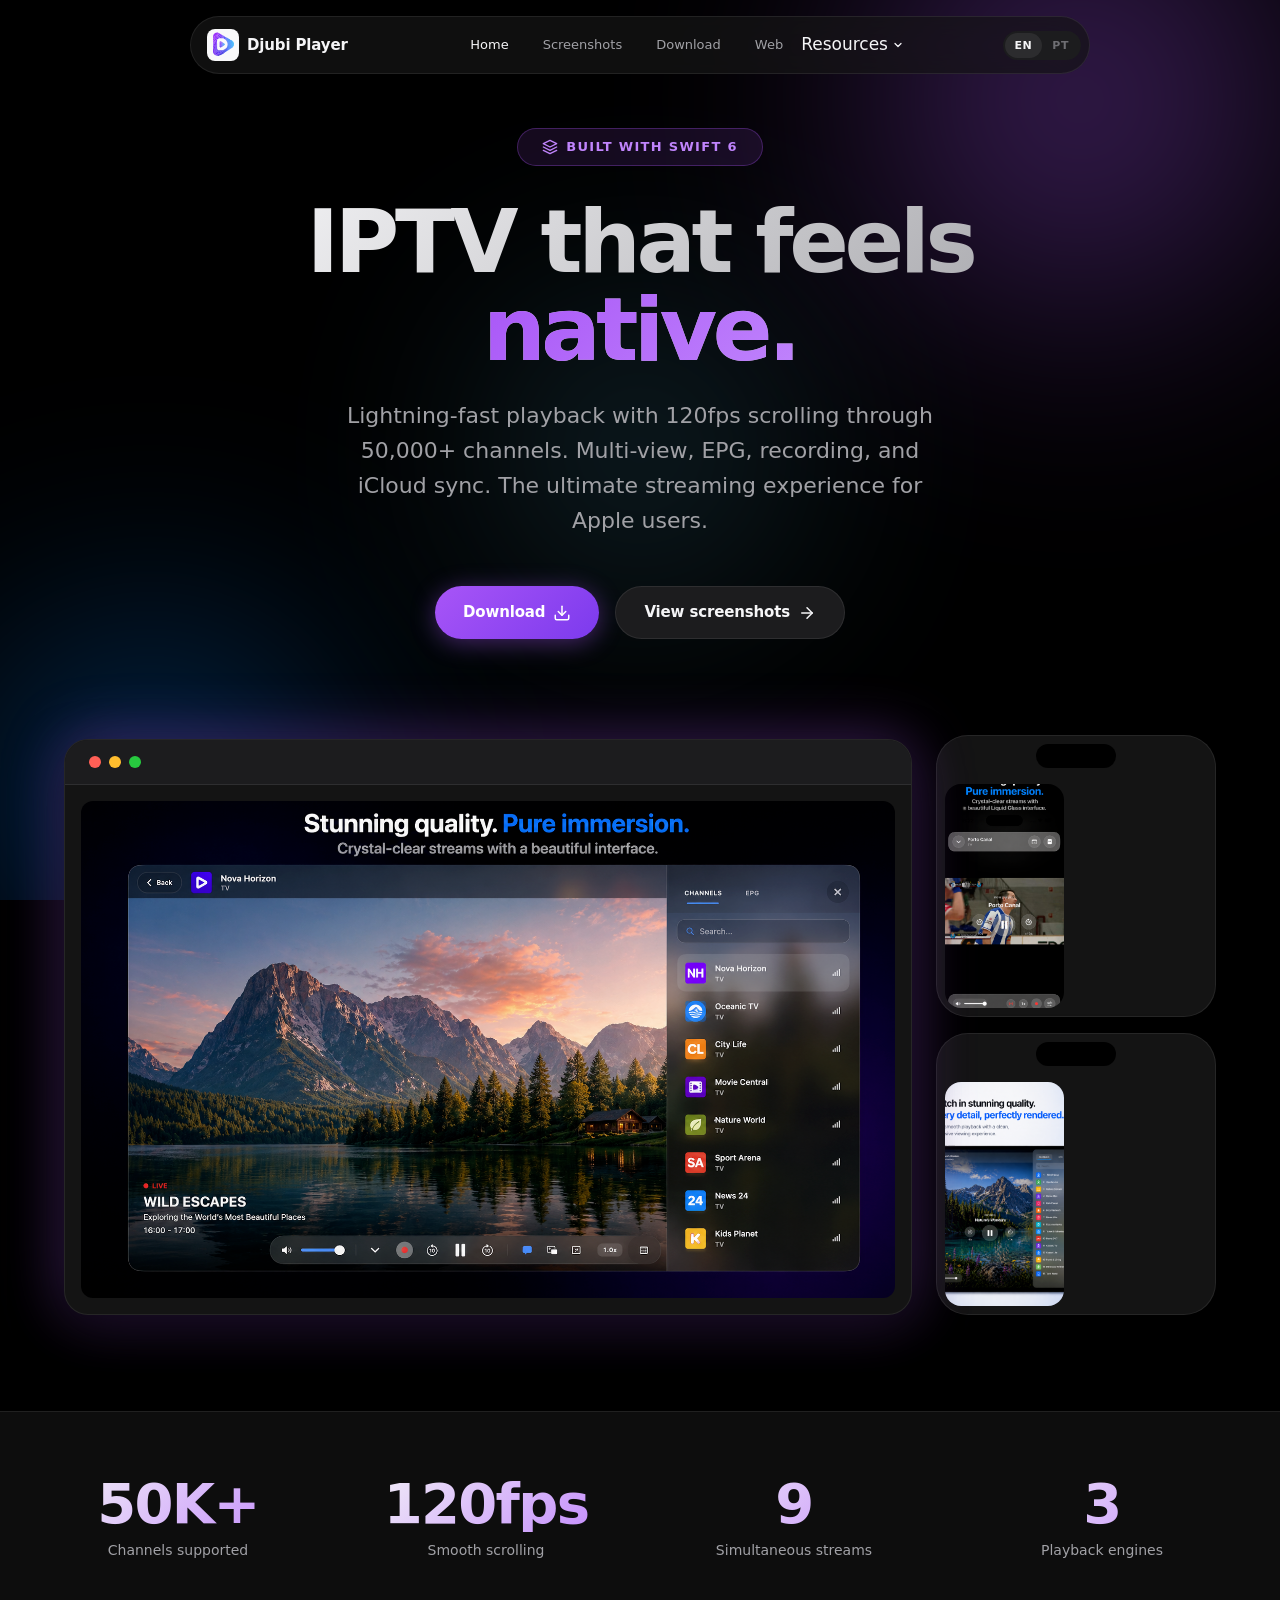
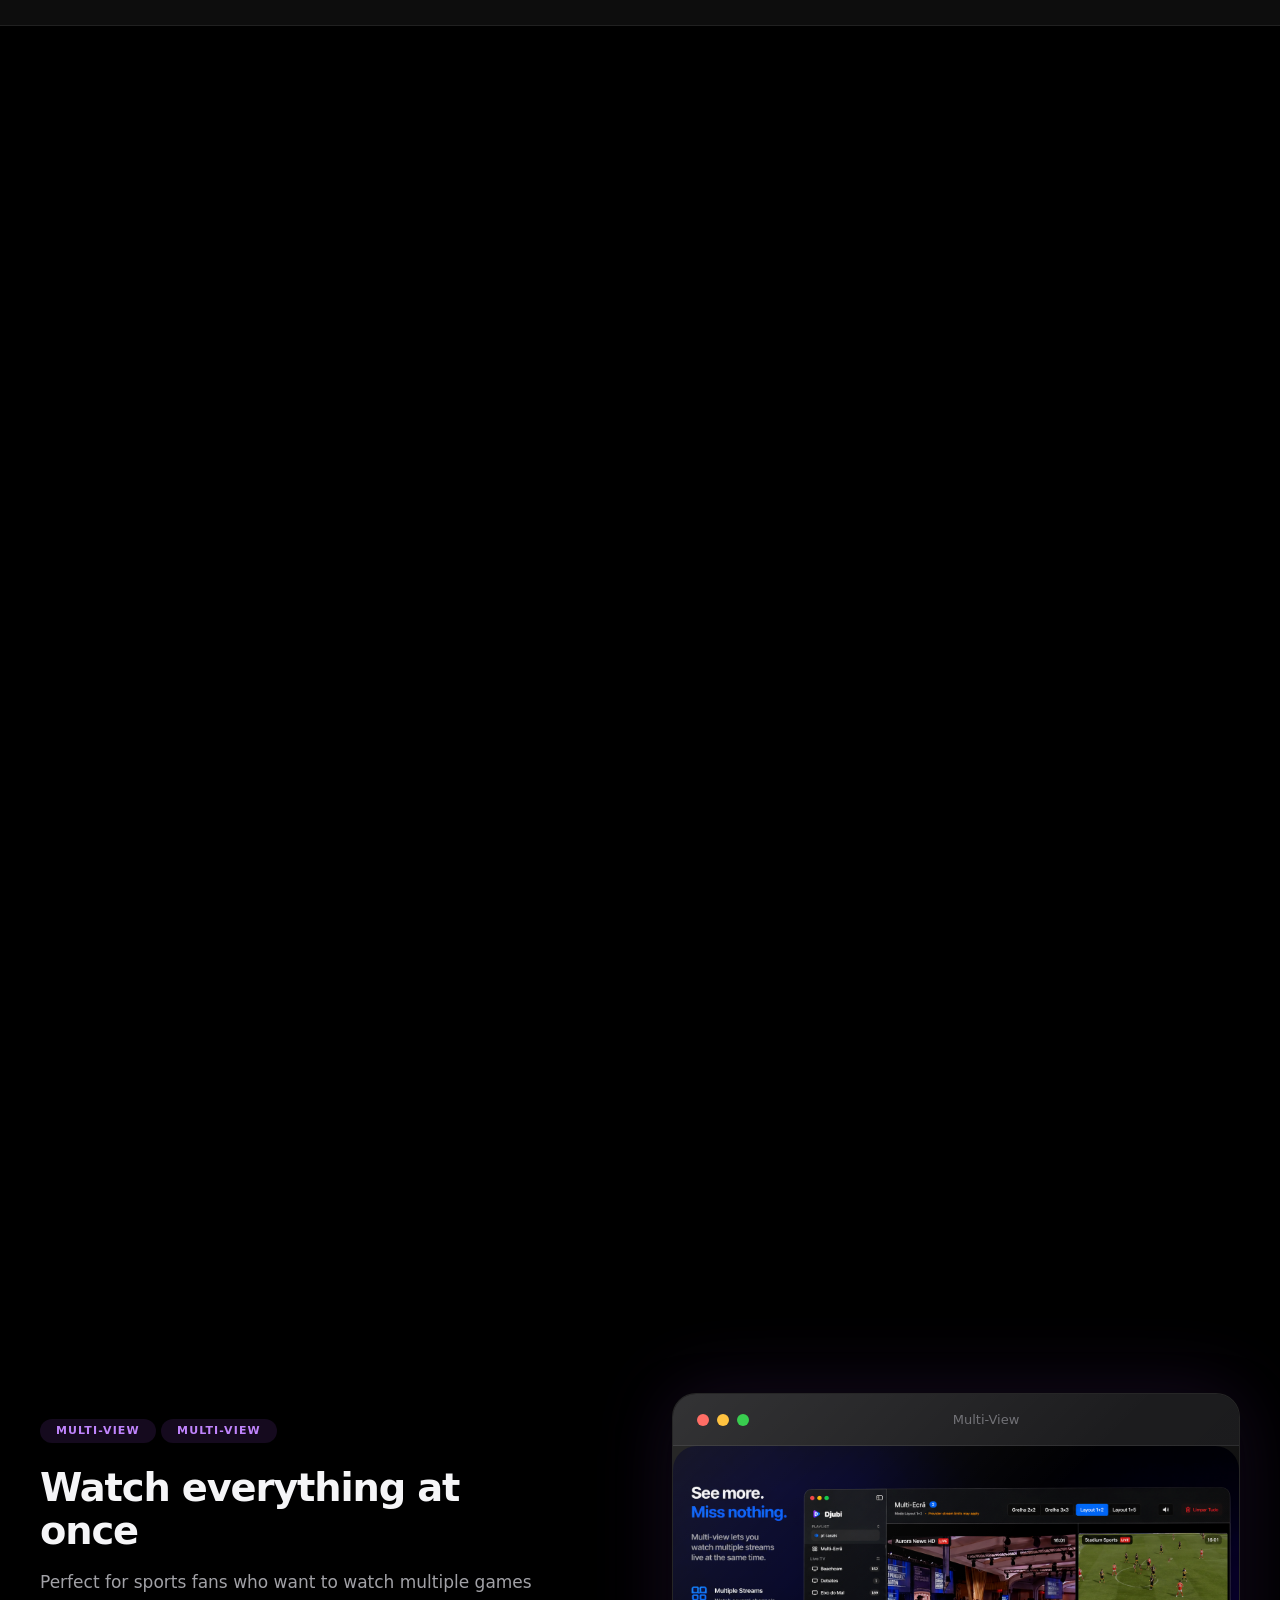
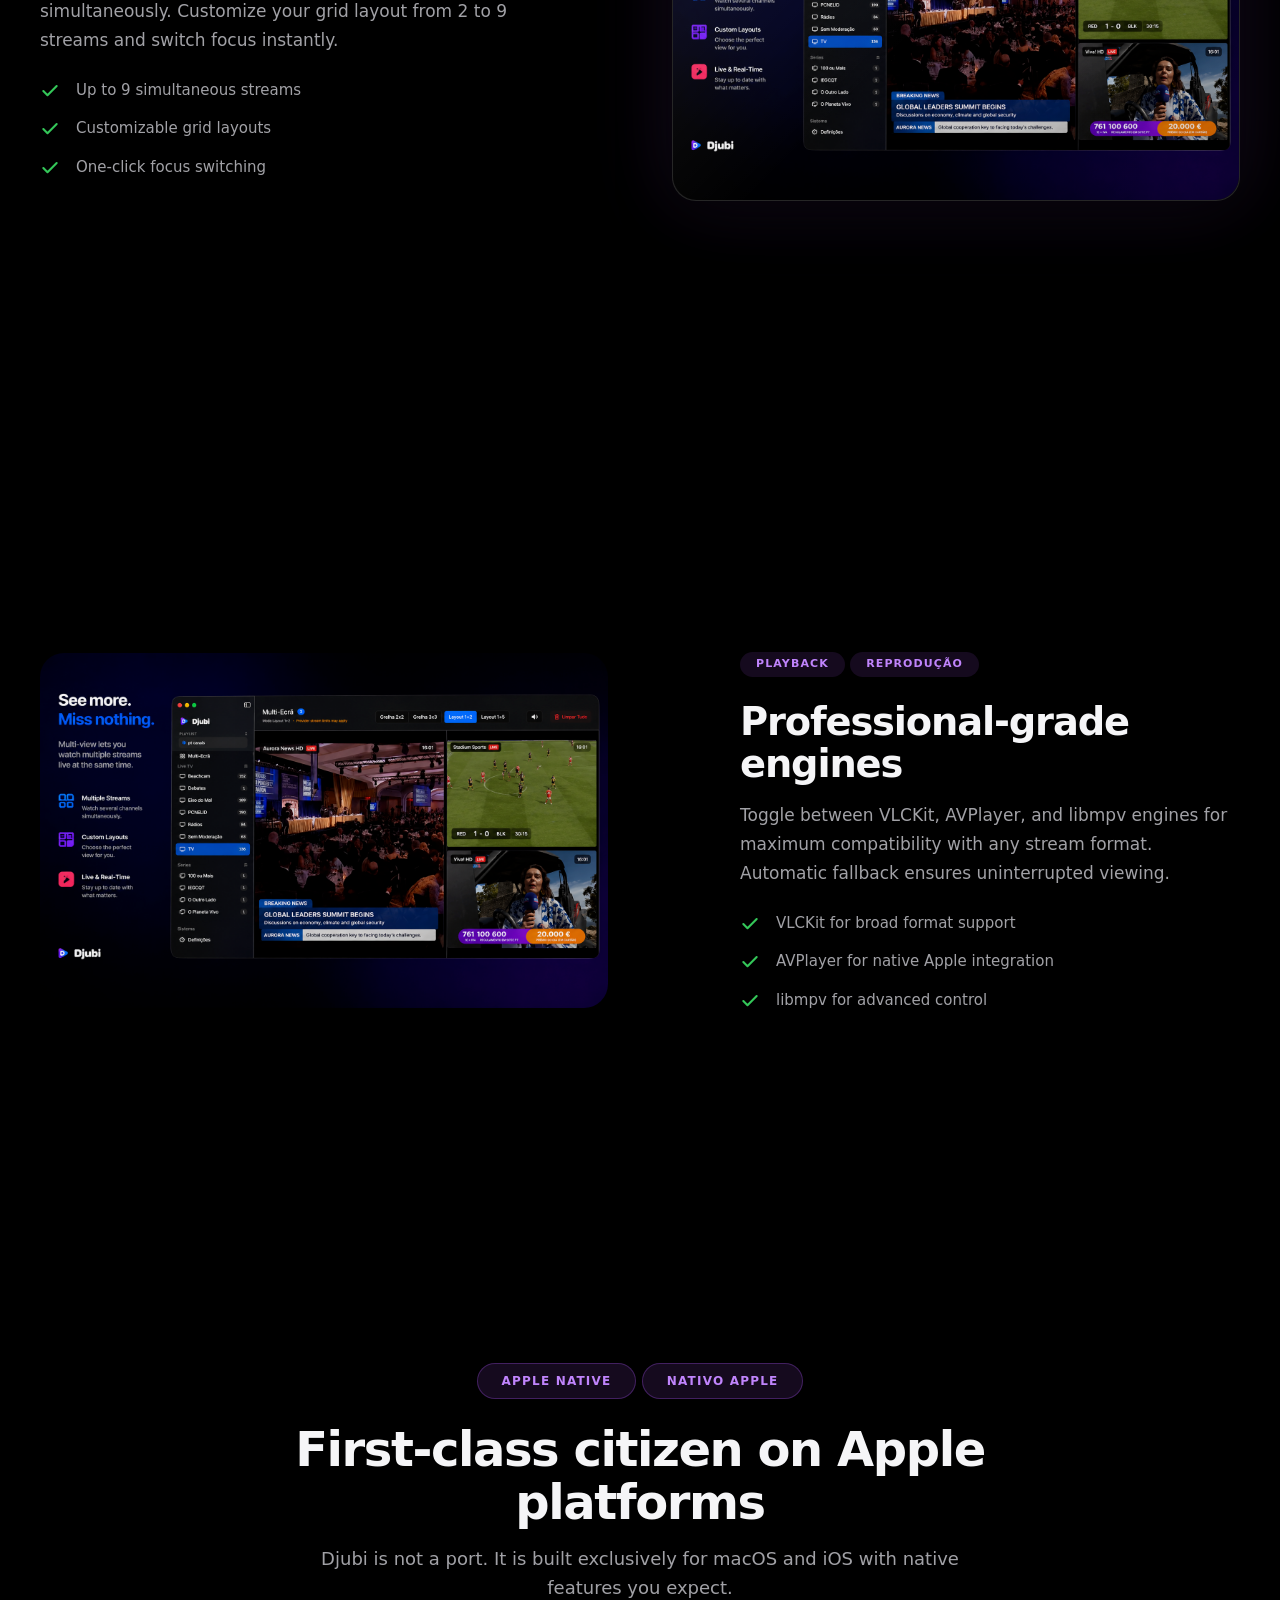
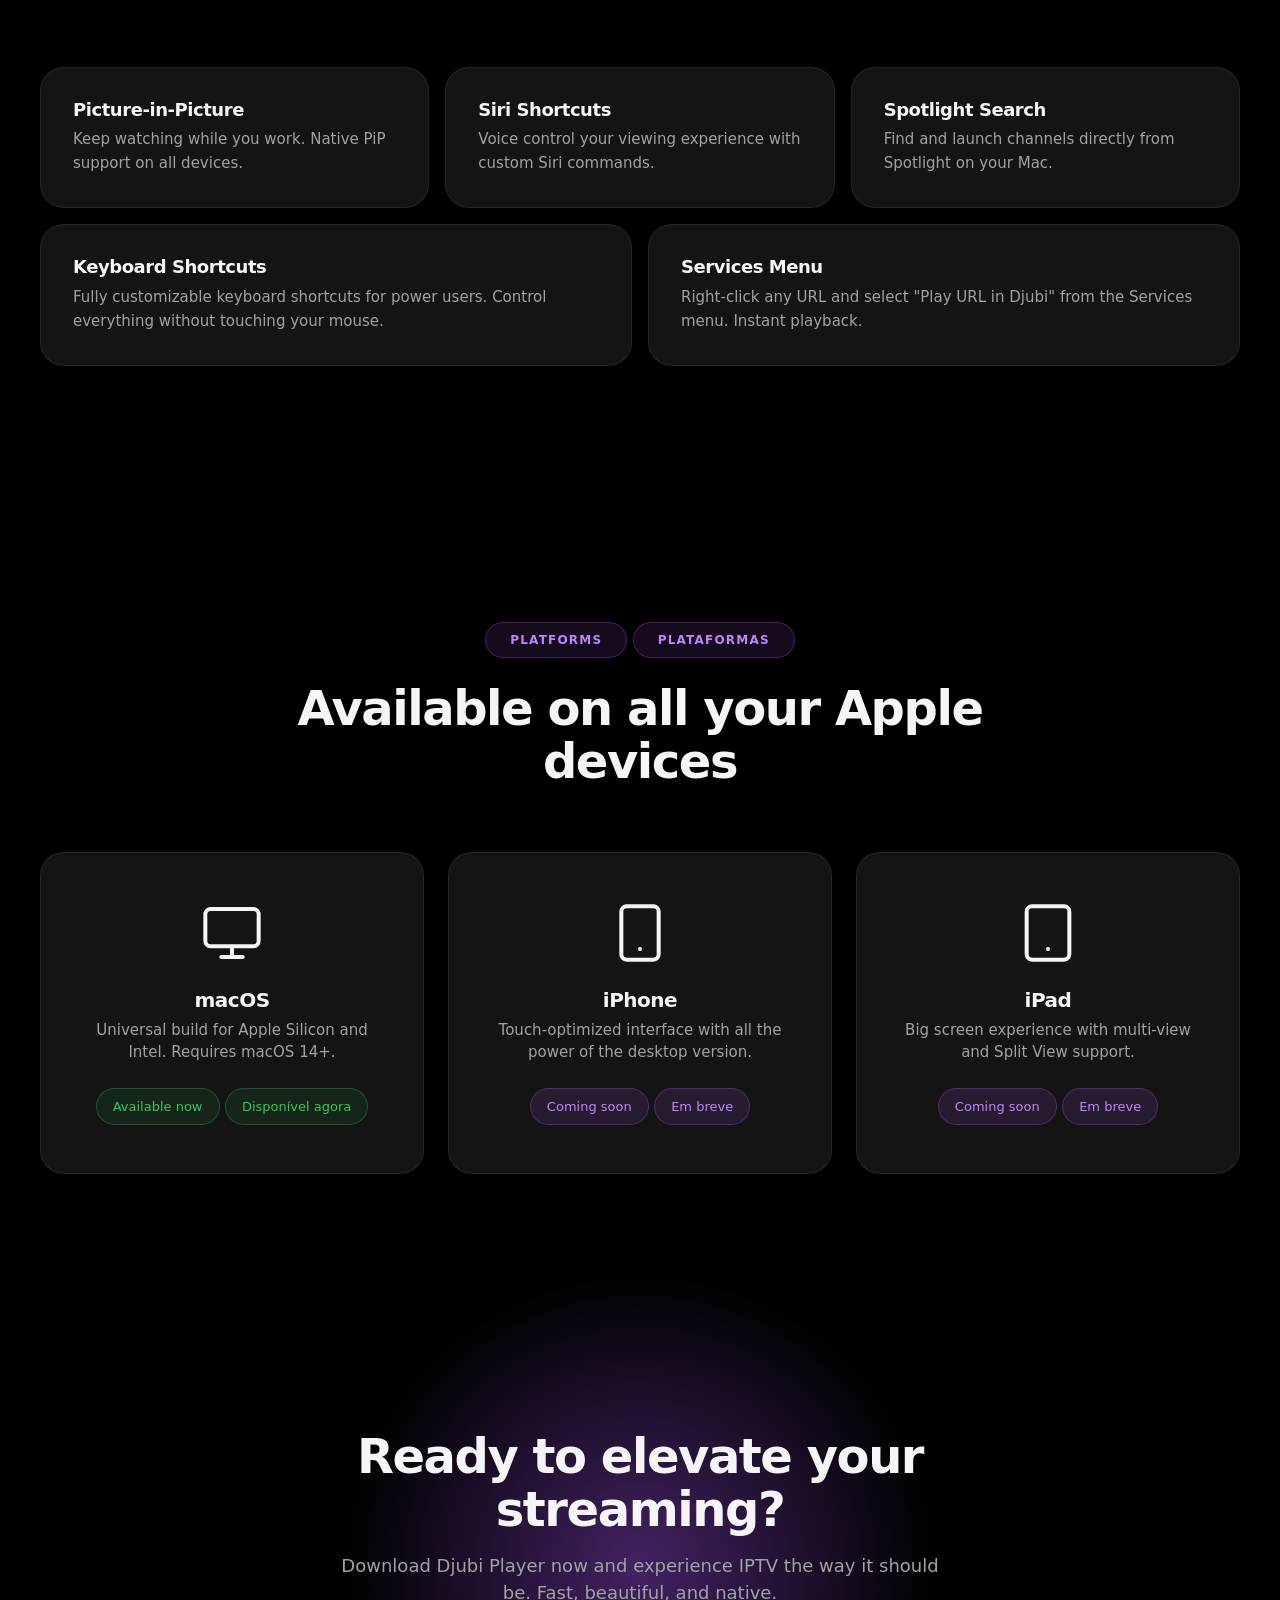
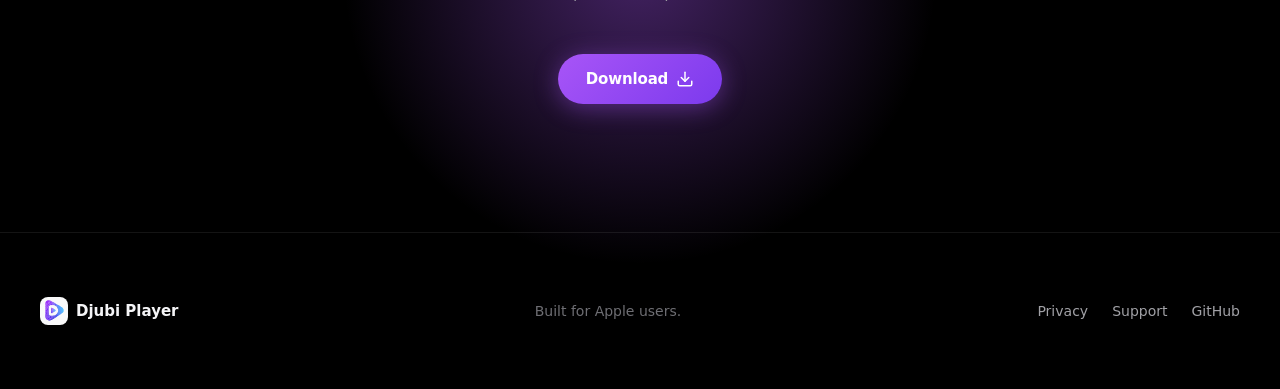
==== commit 032a3e0a: "feat: enhance app-like aesthetic and reorganize resource navigation" ====
--- a/index.html
+++ b/index.html
@@ -13,8 +13,6 @@
     <link rel="stylesheet" href="assets/css/styles.css" />
   </head>
   <body>
-    <canvas id="ambient-canvas" aria-hidden="true" style="position:fixed;top:0;left:0;width:100%;height:100%;z-index:-1;pointer-events:none;opacity:0.6;"></canvas>
-
     <!-- Gradient Background -->
     <div class="gradient-bg" aria-hidden="true">
       <div class="gradient-orb gradient-orb-1"></div>
@@ -36,8 +34,18 @@
             <a href="screenshots.html" data-i18n="navScreenshots"></a>
             <a href="downloads.html" data-i18n="navDownloads"></a>
             <a href="web.html" data-i18n="navWeb"></a>
-            <a href="faq.html" data-i18n="navFaq"></a>
-            <a href="support.html" data-i18n="navSupport"></a>
+            <div class="nav-item-dropdown">
+              <div class="dropdown-trigger">
+                <span data-i18n="navResources"></span>
+                <svg viewBox="0 0 24 24" fill="none" stroke="currentColor" stroke-width="2.5" stroke-linecap="round" stroke-linejoin="round"><polyline points="6 9 12 15 18 9"></polyline></svg>
+              </div>
+              <div class="dropdown-menu">
+                <a href="support.html" data-i18n="navSupport"></a>
+                <a href="faq.html" data-i18n="navFaq"></a>
+                <a href="privacy.html" data-i18n="navPrivacy"></a>
+                <a href="terms.html" data-i18n="navTerms"></a>
+              </div>
+            </div>
           </nav>
 
           <div class="header-actions">
@@ -63,6 +71,7 @@
           <a href="web.html" data-i18n="navWeb"></a>
           <a href="faq.html" data-i18n="navFaq"></a>
           <a href="privacy.html" data-i18n="navPrivacy"></a>
+          <a href="terms.html" data-i18n="navTerms"></a>
           <a href="support.html" data-i18n="navSupport"></a>
         </nav>
       </div>
@@ -88,7 +97,7 @@
           </h2>
           
           <p data-lang="en_US">
-            Lightning-fast playback with 120fps scrolling through 50,000+ channels. Multi-view, EPG, recording, and iCloud sync. The ultimate streaming experience built exclusively for Apple devices.
+            Lightning-fast playback with 120fps scrolling through 50,000+ channels. Multi-view, EPG, recording, and iCloud sync. The ultimate streaming experience for Apple users.
           </p>
           <p data-lang="pt_PT">
             Reprodução ultra-rápida com scroll a 120fps em 50.000+ canais. Multi-view, EPG, gravação e sincronização iCloud. A experiência de streaming definitiva para utilizadores Apple.
@@ -532,13 +541,12 @@
           <div class="footer-links">
             <a href="privacy.html" data-i18n="navPrivacy"></a>
             <a href="support.html" data-i18n="navSupport"></a>
-            <a href="https://github.com/Costa0910/djubi" target="_blank" rel="noopener">GitHub</a>
+            <a href="https://github.com/costa0910/djubi-player" target="_blank" rel="noopener">GitHub</a>
           </div>
         </div>
       </div>
     </footer>
 
-    <script src="assets/js/ambient.js"></script>
     <script src="assets/js/main.js"></script>
   </body>
 </html>
--- a/assets/css/styles.css
+++ b/assets/css/styles.css
@@ -95,7 +95,7 @@
 body {
   font-family: -apple-system, BlinkMacSystemFont, "SF Pro Display", "SF Pro Text", "Helvetica Neue", system-ui, sans-serif;
   font-size: 17px;
-  line-height: 1.47059; letter-spacing: -0.022em;
+  line-height: 1.5;
   color: var(--text-primary);
   background: var(--bg-dark);
   overflow-x: hidden;
@@ -114,8 +114,8 @@
 h1, h2, h3, h4, h5, h6 {
   margin: 0;
   font-weight: 600;
-  letter-spacing: -0.02em;
-  line-height: 1.15;
+  letter-spacing: -0.025em;
+  line-height: 1.1;
 }
 
 p {
@@ -343,7 +343,7 @@
   height: 2px;
   border-radius: var(--radius-full);
   background: var(--text-primary);
-  transition: transform var(--duration-normal) var(--ease-spring),
+  transition: transform var(--duration-normal) var(--ease-out),
               opacity var(--duration-normal) var(--ease-out);
 }
 
@@ -404,7 +404,7 @@
   border-radius: var(--radius-lg);
   opacity: 0;
   transform: translateY(16px);
-  transition: transform var(--duration-normal) var(--ease-spring),
+  transition: transform var(--duration-normal) var(--ease-out),
               opacity var(--duration-normal) var(--ease-out),
               color var(--duration-fast) var(--ease-out),
               background var(--duration-fast) var(--ease-out);
@@ -420,7 +420,7 @@
 
 .mobile-overlay.is-open .mobile-menu-links a {
   opacity: 1;
-  transform: translateY(0) scale(1);
+  transform: translateY(0);
 }
 
 .mobile-overlay.is-open .mobile-menu-links a:nth-child(1) { transition-delay: 50ms; }
@@ -443,8 +443,6 @@
   align-items: center;
   text-align: center;
   padding: var(--space-5xl) 0 var(--space-4xl);
-  width: min(1200px, 100% - var(--space-xl));
-  margin-inline: auto;
   position: relative;
 }
 
@@ -585,17 +583,38 @@
   align-items: end;
 }
 
-
-
-
-
-
-
-
-
-
-
-
+.device-mac {
+  position: relative;
+  background: var(--bg-card);
+  border: 1px solid var(--border);
+  border-radius: var(--radius-xl);
+  overflow: hidden;
+  box-shadow: var(--shadow-lg), var(--shadow-glow);
+  transition: transform var(--duration-slow) var(--ease-out);
+}
+
+.device-mac:hover {
+  transform: translateY(-8px);
+}
+
+.device-mac-topbar {
+  display: flex;
+  align-items: center;
+  gap: var(--space-sm);
+  padding: var(--space-md) var(--space-lg);
+  background: var(--surface);
+  border-bottom: 1px solid var(--border);
+}
+
+.device-mac-dot {
+  width: 12px;
+  height: 12px;
+  border-radius: 50%;
+}
+
+.device-mac-dot.red { background: #ff5f56; }
+.device-mac-dot.yellow { background: #ffbd2e; }
+.device-mac-dot.green { background: #27c93f; }
 
 .device-mac-content {
   aspect-ratio: 16 / 10;
@@ -618,7 +637,14 @@
   gap: var(--space-md);
 }
 
-
+.device-phone {
+  background: var(--bg-card);
+  border: 1px solid var(--border);
+  border-radius: var(--radius-2xl);
+  overflow: hidden;
+  box-shadow: var(--shadow-md);
+  transition: transform var(--duration-slow) var(--ease-out);
+}
 
 .device-phone:hover {
   transform: translateY(-4px);
@@ -659,7 +685,7 @@
 .stats-grid {
   display: grid;
   grid-template-columns: repeat(4, 1fr);
-  gap: calc(var(--space-xl) * 1.5);
+  gap: var(--space-xl);
 }
 
 .stat-item {
@@ -735,14 +761,11 @@
 }
 
 .feature-card {
-  display: flex;
-  flex-direction: column;
-  justify-content: space-between;
   background: var(--bg-card);
   border: 1px solid var(--border);
   border-radius: var(--radius-xl);
   padding: var(--space-2xl);
-  transition: all var(--duration-normal) var(--ease-spring);
+  transition: all var(--duration-normal) var(--ease-out);
   position: relative;
   overflow: hidden;
 }
@@ -946,22 +969,18 @@
 }
 
 .bento-item {
-  display: flex;
-  flex-direction: column;
-  justify-content: space-between;
   background: var(--bg-card);
   border: 1px solid var(--border);
   border-radius: var(--radius-xl);
   padding: var(--space-xl);
-  transition: all var(--duration-normal) var(--ease-spring);
+  transition: all var(--duration-normal) var(--ease-out);
   overflow: hidden;
 }
 
 .bento-item:hover {
   background: var(--bg-card-hover);
   border-color: var(--border-light);
-  transform: translateY(-4px);
-  transition: transform var(--duration-fast) var(--ease-spring);
+  transform: translateY(-2px);
 }
 
 .bento-item.span-8 { grid-column: span 8; }
@@ -1001,15 +1020,12 @@
 }
 
 .platform-card {
-  display: flex;
-  flex-direction: column;
-  justify-content: space-between;
   background: var(--bg-card);
   border: 1px solid var(--border);
   border-radius: var(--radius-xl);
   padding: var(--space-2xl);
   text-align: center;
-  transition: all var(--duration-normal) var(--ease-spring);
+  transition: all var(--duration-normal) var(--ease-out);
 }
 
 .platform-card:hover {
@@ -1140,7 +1156,7 @@
   border-radius: var(--radius-xl);
   overflow: hidden;
   box-shadow: var(--shadow-lg), 0 0 80px rgba(168, 85, 247, 0.15);
-  transition: all var(--duration-normal) var(--ease-spring);
+  transition: all var(--duration-normal) var(--ease-out);
 }
 
 .device-frame-mac:hover {
@@ -1193,7 +1209,7 @@
   height: 100%;
   object-fit: cover;
   cursor: pointer;
-  transition: transform var(--duration-normal) var(--ease-spring);
+  transition: transform var(--duration-slow) var(--ease-out);
 }
 
 .device-frame-mac:hover .device-frame-mac-screen img {
@@ -1204,7 +1220,7 @@
 .screenshots-row {
   display: grid;
   grid-template-columns: repeat(2, 1fr);
-  gap: calc(var(--space-xl) * 1.5);
+  gap: var(--space-xl);
 }
 
 .screenshot-card {
@@ -1252,7 +1268,7 @@
   border-radius: var(--radius-2xl);
   padding: var(--space-sm);
   box-shadow: var(--shadow-md), inset 0 1px 0 rgba(255,255,255,0.1);
-  transition: all var(--duration-normal) var(--ease-spring);
+  transition: all var(--duration-normal) var(--ease-out);
   position: relative;
 }
 
@@ -1264,8 +1280,7 @@
 }
 
 .device-frame-phone:hover {
-  transform: translateY(-4px);
-  transition: transform var(--duration-fast) var(--ease-spring);
+  transform: translateY(-8px);
 }
 
 .device-frame-phone.featured:hover {
@@ -1308,7 +1323,7 @@
   display: flex;
   justify-content: center;
   align-items: flex-end;
-  gap: calc(var(--space-xl) * 1.5);
+  gap: var(--space-xl);
   padding: var(--space-2xl) 0;
 }
 
@@ -1319,7 +1334,7 @@
   border-radius: var(--radius-2xl);
   padding: var(--space-sm);
   box-shadow: var(--shadow-md), inset 0 1px 0 rgba(255,255,255,0.1);
-  transition: all var(--duration-normal) var(--ease-spring);
+  transition: all var(--duration-normal) var(--ease-out);
   position: relative;
 }
 
@@ -1331,8 +1346,7 @@
 }
 
 .device-frame-tablet:hover {
-  transform: translateY(-4px);
-  transition: transform var(--duration-fast) var(--ease-spring);
+  transform: translateY(-8px);
 }
 
 .device-frame-tablet.featured:hover {
@@ -1486,12 +1500,11 @@
   border: 1px solid var(--border);
   border-radius: var(--radius-xl);
   overflow: hidden;
-  transition: all var(--duration-normal) var(--ease-spring);
+  transition: all var(--duration-normal) var(--ease-out);
 }
 
 .gallery-item:hover {
-  transform: translateY(-4px);
-  transition: transform var(--duration-fast) var(--ease-spring);
+  transform: translateY(-8px);
   box-shadow: var(--shadow-lg);
 }
 
@@ -1504,7 +1517,7 @@
   width: 100%;
   height: 100%;
   object-fit: cover;
-  transition: transform var(--duration-normal) var(--ease-spring);
+  transition: transform var(--duration-slow) var(--ease-out);
 }
 
 .gallery-item:hover .gallery-item-image img {
@@ -1538,14 +1551,11 @@
 }
 
 .faq-item {
-  display: flex;
-  flex-direction: column;
-  justify-content: space-between;
   background: var(--bg-card);
   border: 1px solid var(--border);
   border-radius: var(--radius-xl);
   padding: var(--space-xl);
-  transition: all var(--duration-normal) var(--ease-spring);
+  transition: all var(--duration-normal) var(--ease-out);
 }
 
 .faq-item:hover {
@@ -1607,9 +1617,6 @@
 }
 
 .list-item {
-  display: flex;
-  flex-direction: column;
-  justify-content: space-between;
   padding: var(--space-xl);
   border-bottom: 1px solid var(--border);
   transition: background var(--duration-fast) var(--ease-out);
@@ -1806,14 +1813,14 @@
 
 [data-reveal] {
   opacity: 0;
-  transform: translateY(40px) scale(0.98);
+  transform: translateY(30px);
   transition: opacity var(--duration-slow) var(--ease-out),
               transform var(--duration-slow) var(--ease-out);
 }
 
 [data-reveal].in-view {
   opacity: 1;
-  transform: translateY(0) scale(1);
+  transform: translateY(0);
 }
 
 /* ==========================================================================
@@ -1857,7 +1864,7 @@
   
   .device-grid {
     grid-template-columns: 1fr;
-    gap: calc(var(--space-xl) * 1.5);
+    gap: var(--space-xl);
   }
   
   .device-phones {
@@ -1941,7 +1948,6 @@
   .hero {
     min-height: auto;
     padding: var(--space-4xl) 0 var(--space-2xl);
-    width: min(1200px, 100% - var(--space-lg));
   }
   
   .hero-showcase {
@@ -1953,7 +1959,9 @@
     align-items: center;
   }
   
-
+  .device-phone {
+    max-width: 200px;
+  }
   
   .features-grid {
     grid-template-columns: 1fr;
@@ -2007,8 +2015,7 @@
   }
   
   .device-frame-phone.featured:hover {
-    transform: translateY(-4px);
-  transition: transform var(--duration-fast) var(--ease-spring);
+    transform: translateY(-8px);
   }
   
   .tablet-screenshots {
@@ -2026,8 +2033,7 @@
   }
   
   .device-frame-tablet.featured:hover {
-    transform: translateY(-4px);
-  transition: transform var(--duration-fast) var(--ease-spring);
+    transform: translateY(-8px);
   }
   
   .lightbox-content img {
@@ -2055,147 +2061,256 @@
   }
 }
 
-
-/* Elevated Device Frames */
-.device-mac, .device-frame-mac {
+/* ==========================================================================
+   Navigation Dropdown
+   ========================================================================== */
+
+.nav-item-dropdown {
   position: relative;
+}
+
+.dropdown-trigger {
+  display: flex;
+  align-items: center;
+  gap: 4px;
+  cursor: pointer;
+}
+
+.dropdown-trigger svg {
+  width: 12px;
+  height: 12px;
+  transition: transform var(--duration-fast) var(--ease-out);
+}
+
+.nav-item-dropdown:hover .dropdown-trigger svg {
+  transform: rotate(180deg);
+}
+
+.dropdown-menu {
+  position: absolute;
+  top: 100%;
+  left: 50%;
+  transform: translateX(-50%) translateY(10px);
+  background: rgba(20, 20, 20, 0.9);
+  backdrop-filter: saturate(180%) blur(20px);
+  -webkit-backdrop-filter: saturate(180%) blur(20px);
+  border: 1px solid var(--border);
+  border-radius: var(--radius-xl);
+  padding: var(--space-sm);
+  min-width: 180px;
+  opacity: 0;
+  visibility: hidden;
+  transition: all var(--duration-normal) var(--ease-out);
+  box-shadow: var(--shadow-lg);
+  z-index: 110;
+}
+
+.nav-item-dropdown:hover .dropdown-menu {
+  opacity: 1;
+  visibility: visible;
+  transform: translateX(-50%) translateY(0);
+}
+
+.dropdown-menu a {
+  display: block;
+  padding: var(--space-sm) var(--space-md);
+  font-size: 0.8125rem;
+  color: var(--text-secondary);
+  border-radius: var(--radius-md);
+  transition: all var(--duration-fast) var(--ease-out);
+  white-space: nowrap;
+}
+
+.dropdown-menu a:hover {
+  background: rgba(255, 255, 255, 0.08);
+  color: var(--text-primary);
+  transform: translateX(4px);
+}
+
+.dropdown-menu a.active {
+  color: var(--accent-bright);
+  background: var(--accent-soft);
+}
+
+/* ==========================================================================
+   Support Sidebar Layout
+   ========================================================================== */
+
+.support-container {
+  display: grid;
+  grid-template-columns: 240px 1fr;
+  gap: var(--space-3xl);
+  align-items: start;
+}
+
+.support-sidebar {
+  position: sticky;
+  top: 100px;
   background: var(--bg-card);
-  border: 1px solid rgba(255,255,255,0.08);
+  border: 1px solid var(--border);
   border-radius: var(--radius-xl);
-  overflow: hidden;
-  box-shadow: 0 25px 50px -12px rgba(0, 0, 0, 0.5), 0 0 0 1px rgba(255,255,255,0.05), inset 0 1px 0 rgba(255,255,255,0.1);
-  transform: perspective(1200px) rotateX(2deg) translateY(0);
-  transition: transform var(--duration-normal) var(--ease-spring), box-shadow var(--duration-normal) var(--ease-spring);
-  will-change: transform;
-}
-.device-mac:hover, .device-frame-mac:hover {
-  transform: perspective(1200px) rotateX(0deg) translateY(-8px);
-  box-shadow: 0 35px 60px -15px rgba(0, 0, 0, 0.6), 0 0 0 1px rgba(255,255,255,0.08), inset 0 1px 0 rgba(255,255,255,0.2), 0 0 80px rgba(168, 85, 247, 0.15);
-}
-
-.device-phone, .device-frame-phone, .device-frame-tablet {
+  padding: var(--space-md);
+  display: flex;
+  flex-direction: column;
+  gap: 2px;
+}
+
+.sidebar-link {
+  display: flex;
+  align-items: center;
+  gap: var(--space-sm);
+  padding: var(--space-sm) var(--space-md);
+  font-size: 0.875rem;
+  color: var(--text-secondary);
+  border-radius: var(--radius-lg);
+  transition: all var(--duration-fast) var(--ease-out);
+}
+
+.sidebar-link svg {
+  width: 18px;
+  height: 18px;
+  opacity: 0.7;
+}
+
+.sidebar-link:hover {
+  background: rgba(255, 255, 255, 0.05);
+  color: var(--text-primary);
+}
+
+.sidebar-link.active {
+  background: var(--accent-soft);
+  color: var(--accent-bright);
+}
+
+.sidebar-link.active svg {
+  opacity: 1;
+}
+
+@media (max-width: 1024px) {
+  .support-container {
+    grid-template-columns: 1fr;
+  }
+  
+  .support-sidebar {
+    position: static;
+    flex-direction: row;
+    overflow-x: auto;
+    padding: var(--space-sm);
+    margin-bottom: var(--space-xl);
+  }
+  
+  .sidebar-link {
+    white-space: nowrap;
+  }
+}
+
+/* ==========================================================================
+   Enhanced Device Frames (Canva-like)
+   ========================================================================== */
+
+.device-frame-mac, .device-frame-phone, .device-frame-tablet {
   position: relative;
-  background: #111;
-  border: 1px solid rgba(255,255,255,0.1);
-  border-radius: 40px;
-  overflow: hidden;
-  box-shadow: 0 20px 40px -10px rgba(0,0,0,0.6), inset 0 2px 4px rgba(255,255,255,0.1);
-  padding: 8px;
-  transform: perspective(1000px) rotateY(-5deg) translateY(0);
-  transition: transform var(--duration-normal) var(--ease-spring), box-shadow var(--duration-normal) var(--ease-spring);
-  will-change: transform;
-}
-
-.device-phone:hover, .device-frame-phone:hover, .device-frame-tablet:hover {
-  transform: perspective(1000px) rotateY(0deg) translateY(-5px);
-  box-shadow: 0 30px 50px -12px rgba(0,0,0,0.7), inset 0 2px 4px rgba(255,255,255,0.2), 0 0 60px rgba(168, 85, 247, 0.1);
-}
-
-/* Glassmorphism Topbar for Mac */
-.device-mac-topbar, .device-frame-mac-bar {
-  display: flex;
-  align-items: center;
-  gap: 8px;
-  padding: 12px 16px;
-  background: rgba(30, 30, 30, 0.6);
-  backdrop-filter: blur(10px);
-  -webkit-backdrop-filter: blur(10px);
-  border-bottom: 1px solid rgba(255, 255, 255, 0.05);
-}
-
-.device-mac-dot {
+  transition: all var(--duration-slow) var(--ease-spring) !important;
+}
+
+.device-frame-mac::after, .device-frame-phone::after, .device-frame-tablet::after {
+  content: '';
+  position: absolute;
+  inset: 0;
+  pointer-events: none;
+  background: linear-gradient(135deg, rgba(255,255,255,0.1) 0%, transparent 50%, rgba(0,0,0,0.1) 100%);
+  z-index: 2;
+}
+
+.device-frame-mac:hover {
+  transform: translateY(-12px) scale(1.01) !important;
+  box-shadow: 0 30px 60px -12px rgba(0,0,0,0.5), 0 18px 36px -18px rgba(0,0,0,0.5), 0 0 80px var(--accent-glow) !important;
+}
+
+.device-frame-phone:hover {
+  transform: translateY(-10px) scale(1.02) !important;
+  box-shadow: 0 30px 60px -12px rgba(0,0,0,0.5) !important;
+}
+
+.device-frame-phone.featured:hover {
+  transform: scale(1.1) translateY(-12px) !important;
+}
+
+/* Glass Accent for App-like feel */
+.glass-panel {
+  background: rgba(255, 255, 255, 0.03);
+  backdrop-filter: blur(20px);
+  -webkit-backdrop-filter: blur(20px);
+  border: 1px solid rgba(255, 255, 255, 0.08);
+  border-radius: var(--radius-xl);
+}
+
+
+/* ==========================================================================
+   App-like Refinements
+   ========================================================================== */
+
+:root {
+  --radius-xl: 24px;
+  --radius-2xl: 32px;
+}
+
+.btn {
+  letter-spacing: -0.01em;
+  font-weight: 600;
+}
+
+.btn.accent {
+  background: linear-gradient(135deg, #a855f7 0%, #7c3aed 100%);
+}
+
+.hero h2 {
+  letter-spacing: -0.05em;
+}
+
+/* Section Spacing Fixes */
+.section {
+  padding: var(--space-5xl) 0;
+}
+
+.section-header {
+  margin-bottom: var(--space-3xl);
+}
+
+/* Feature Cards Polish */
+.feature-card {
+  border-color: rgba(255, 255, 255, 0.05);
+  background: linear-gradient(180deg, rgba(255,255,255,0.03) 0%, transparent 100%);
+}
+
+/* Sidebar active state polish */
+.sidebar-link.active {
+  box-shadow: 0 4px 12px rgba(168, 85, 247, 0.2);
+}
+
+
+/* Custom Scrollbar */
+::-webkit-scrollbar {
   width: 10px;
-  height: 10px;
-  border-radius: 50%;
-  box-shadow: inset 0 1px 2px rgba(0,0,0,0.2);
-}
-.device-mac-dot.red { background: #ff5f56; }
-.device-mac-dot.yellow { background: #ffbd2e; }
-.device-mac-dot.green { background: #27c93f; }
-
-.device-mac-content img, .device-frame-mac-screen img, .device-phone-content img, .device-frame-phone-screen img, .device-frame-tablet-screen img {
-  border-radius: 4px;
-  display: block;
-  width: 100%;
-}
-
-.device-frame-phone-screen, .device-frame-tablet-screen {
-  border-radius: 32px;
-  overflow: hidden;
-  background: #000;
-}
-
-h1, h2, h3, h4, h5, h6 {
-    letter-spacing: -0.03em;
-    font-weight: 600;
-}
-p {
-    color: rgba(255, 255, 255, 0.7);
-}
-.hero p {
-    font-size: 1.25rem;
-    color: rgba(255, 255, 255, 0.6);
-    max-width: 500px;
-    margin: 0 auto 2rem;
-}
-
-/* Custom Solid Icon Styles */
-.feature-icon-custom {
-  width: 24px;
-  height: 24px;
-  color: var(--accent);
-  filter: drop-shadow(0 2px 8px rgba(168, 85, 247, 0.4));
-  transition: transform 0.3s cubic-bezier(0.175, 0.885, 0.32, 1.275);
-}
-
-.feature-card:hover .feature-icon-custom {
-  transform: scale(1.1) rotate(-5deg);
-}
-
-.device-frame-tablet {
-    border-radius: 20px;
-}
-.device-frame-tablet-screen {
-    border-radius: 12px;
-}
-
-/* Staggering animations for a truly premium feel */
-.device-grid .device-phone:nth-child(1) {
-    transform: perspective(1000px) rotateY(-8deg) translateX(10px) translateZ(-20px);
-}
-.device-grid .device-phone:nth-child(2) {
-    transform: perspective(1000px) rotateY(-8deg) translateX(-10px) translateZ(20px);
-}
-.device-grid .device-phone:hover {
-    transform: perspective(1000px) rotateY(0deg) translateX(0px) translateZ(30px);
-}
-
-.screenshots-row .device-frame-mac:nth-child(odd) {
-    transform: perspective(1200px) rotateY(2deg) rotateX(2deg);
-}
-.screenshots-row .device-frame-mac:nth-child(even) {
-    transform: perspective(1200px) rotateY(-2deg) rotateX(2deg);
-}
-.screenshots-row .device-frame-mac:hover {
-    transform: perspective(1200px) rotateY(0deg) rotateX(0deg) scale(1.02);
-}
-
-.mobile-showcase {
-    display: flex;
-    flex-direction: column;
-    gap: calc(var(--space-2xl) * 1.5);
-    position: relative;
-}
-
-.mobile-showcase::before {
-    content: '';
-    position: absolute;
-    top: 50%;
-    left: 50%;
-    transform: translate(-50%, -50%);
-    width: 80%;
-    height: 80%;
-    background: radial-gradient(circle, rgba(168,85,247,0.08) 0%, rgba(0,0,0,0) 70%);
-    z-index: -1;
-    pointer-events: none;
-}
+}
+
+::-webkit-scrollbar-track {
+  background: var(--bg-dark);
+}
+
+::-webkit-scrollbar-thumb {
+  background: var(--surface-secondary);
+  border: 2px solid var(--bg-dark);
+  border-radius: 10px;
+}
+
+::-webkit-scrollbar-thumb:hover {
+  background: var(--text-tertiary);
+}
+
+/* Selection Color */
+::selection {
+  background: var(--accent-glow);
+  color: var(--text-primary);
+}
+
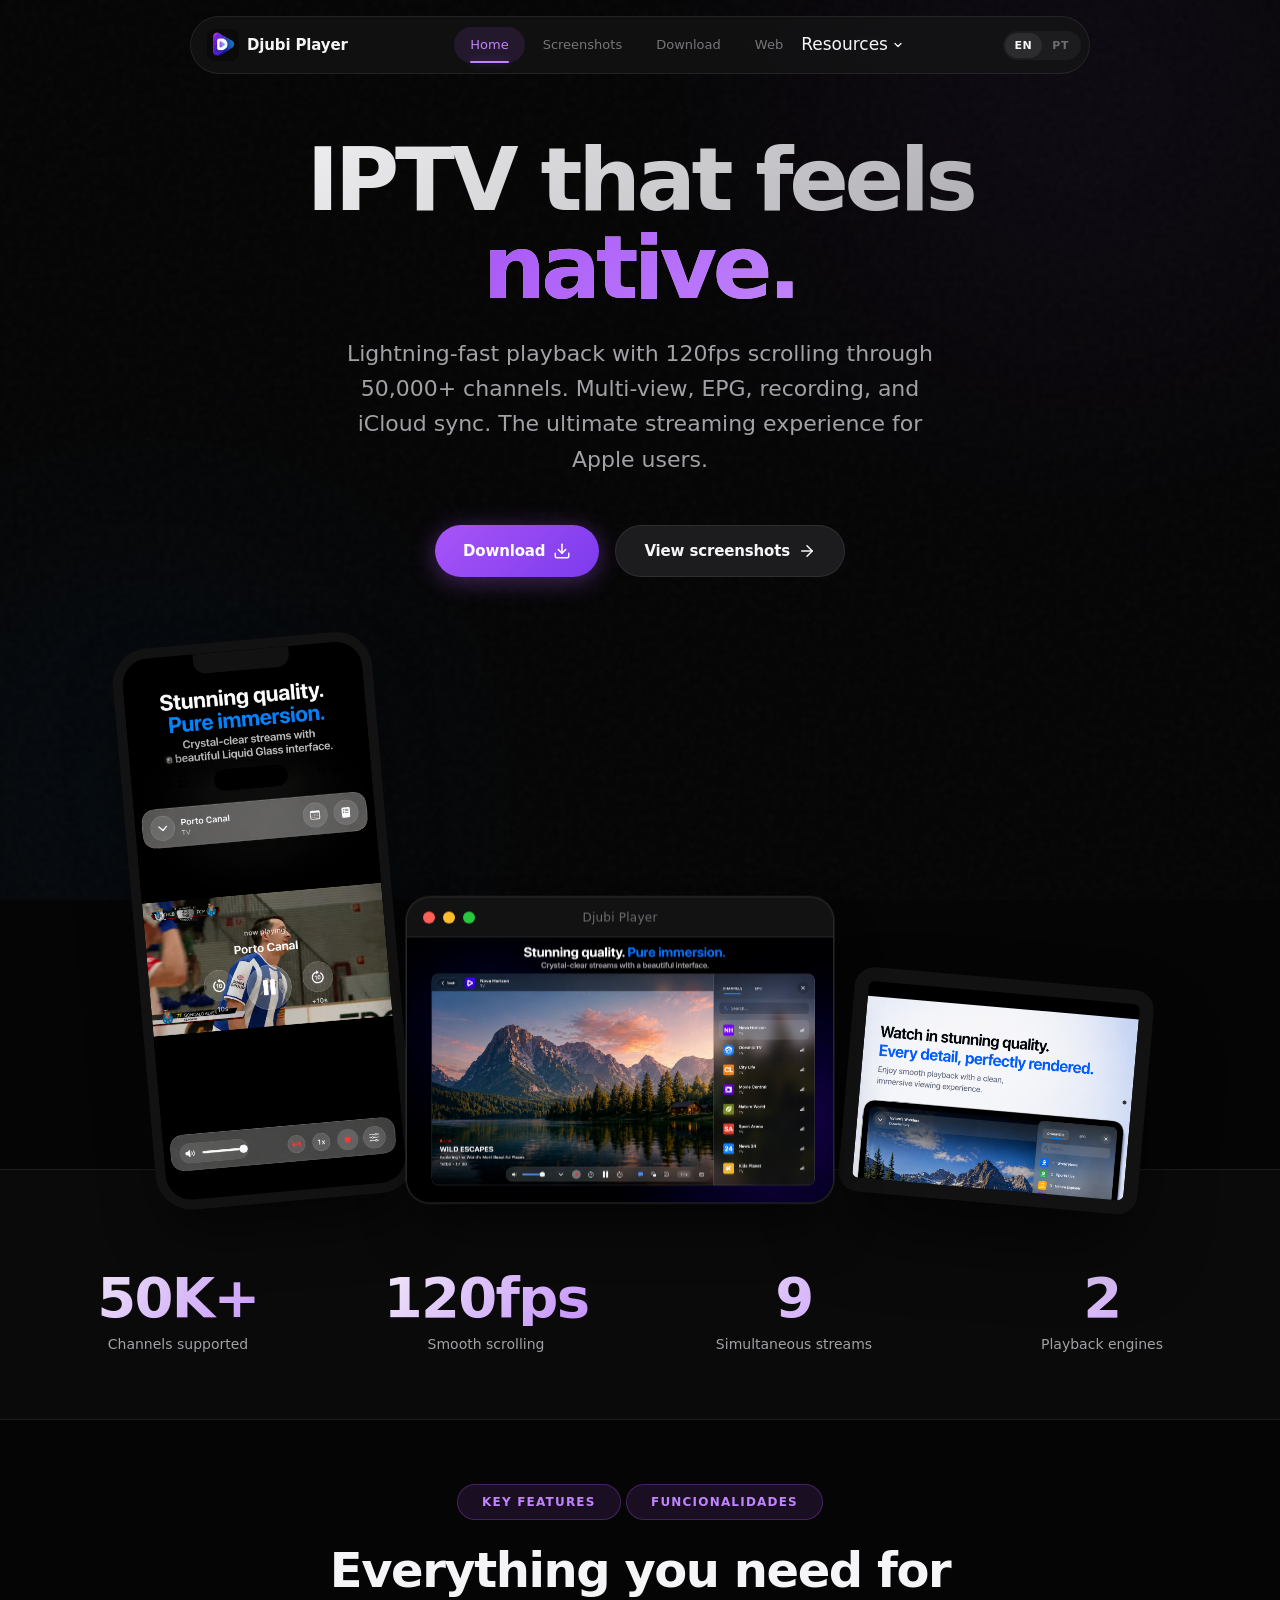
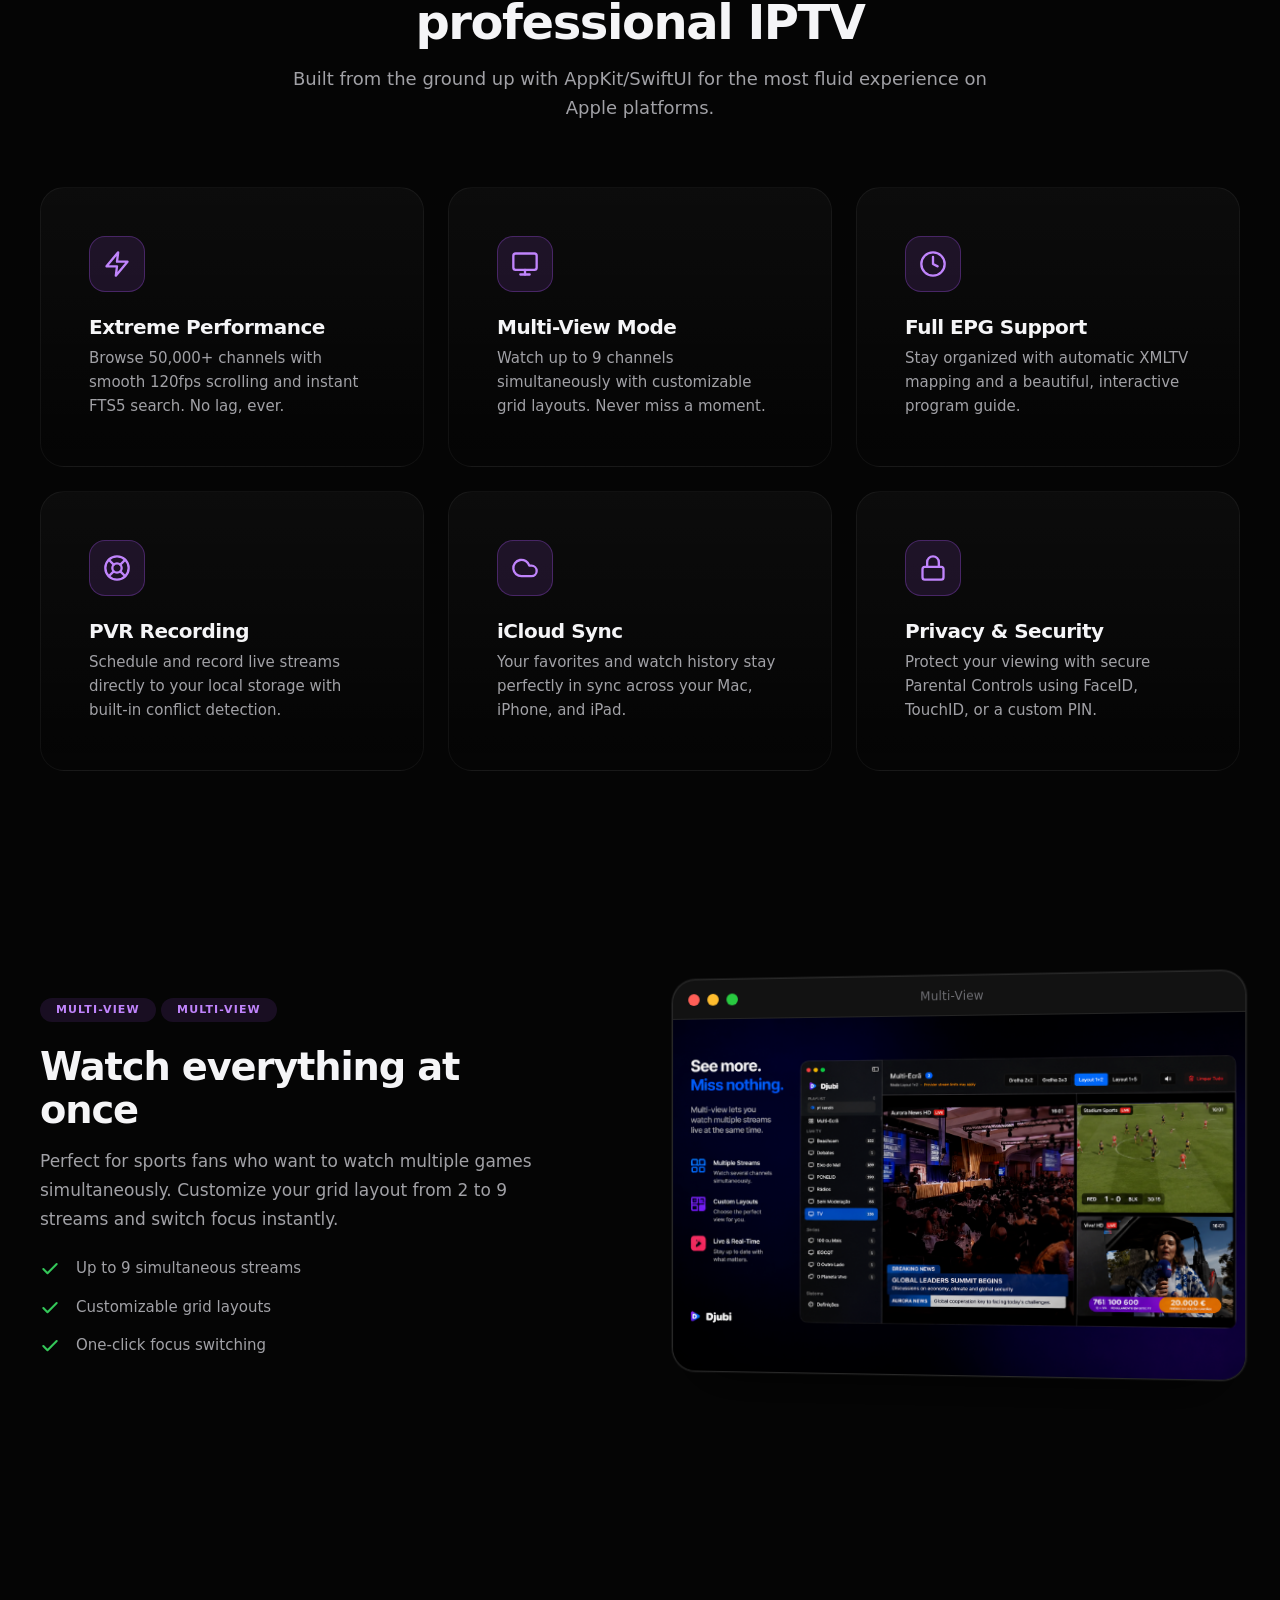
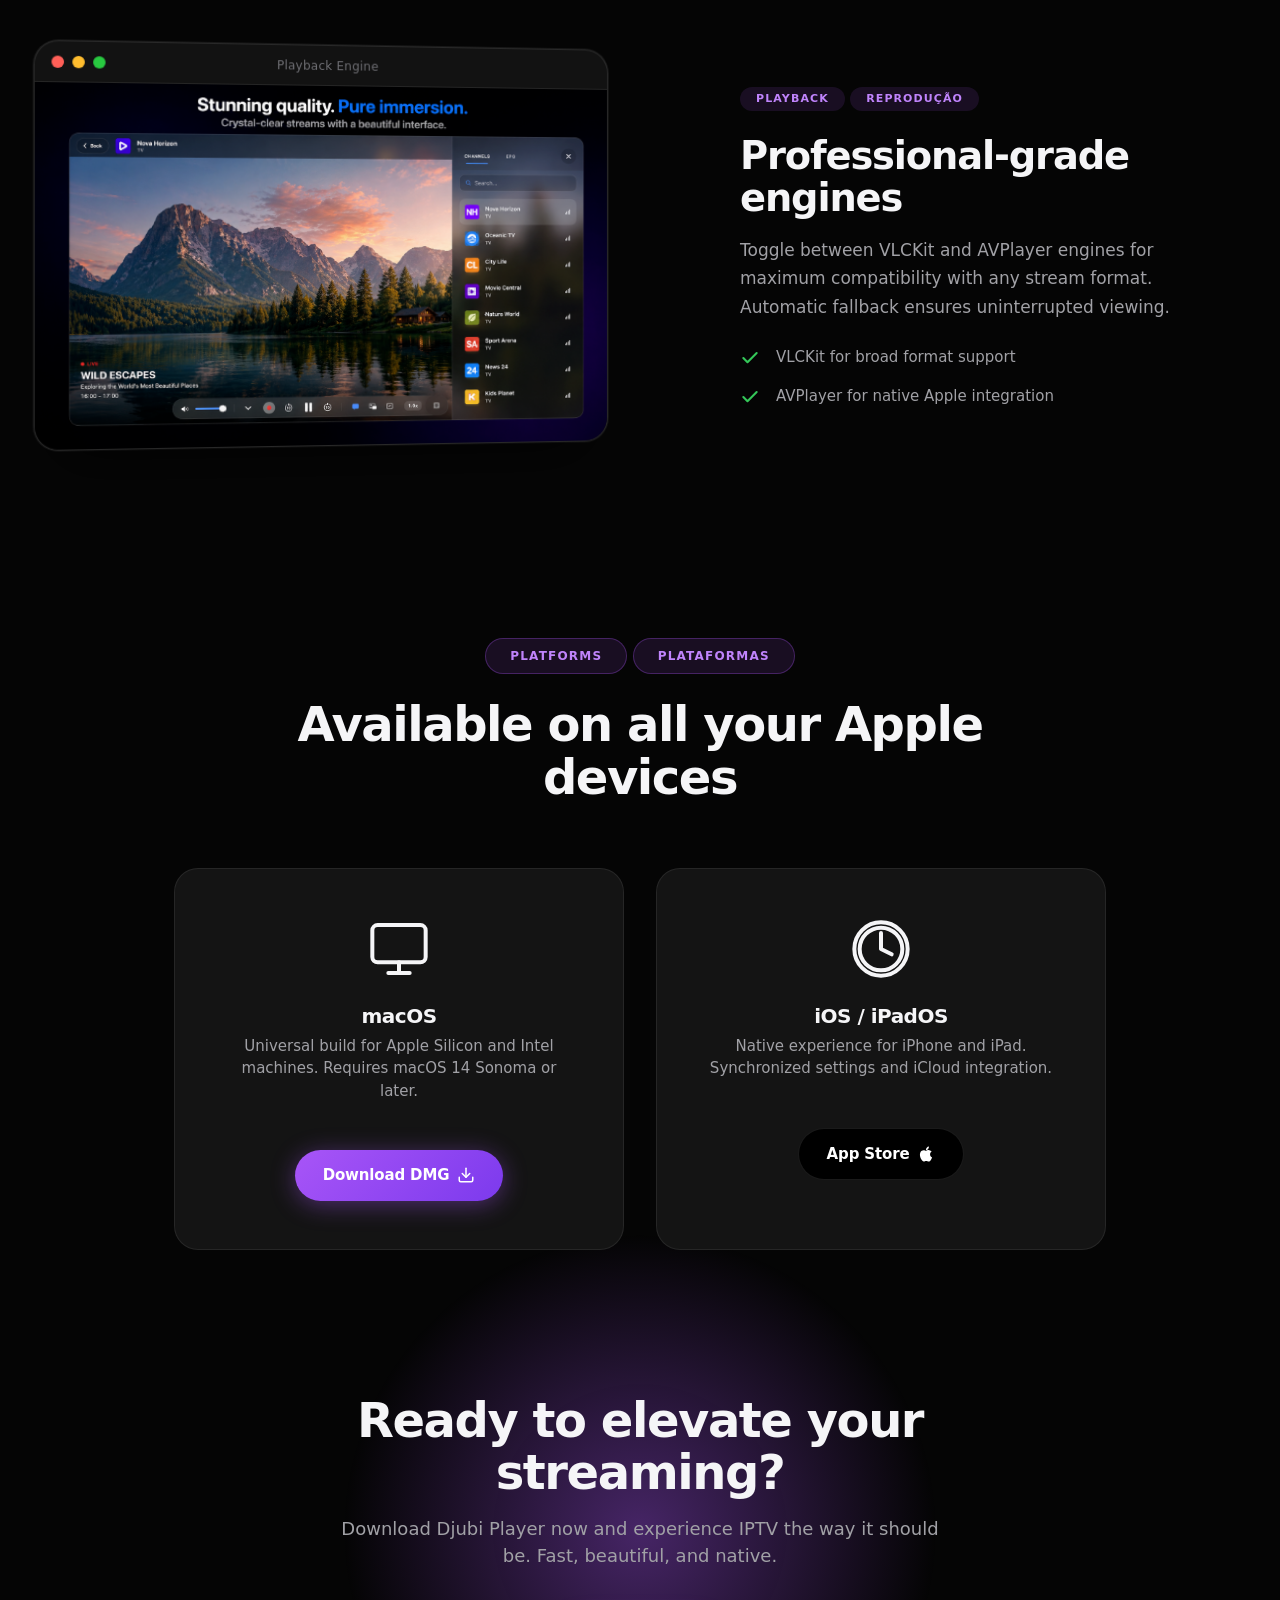
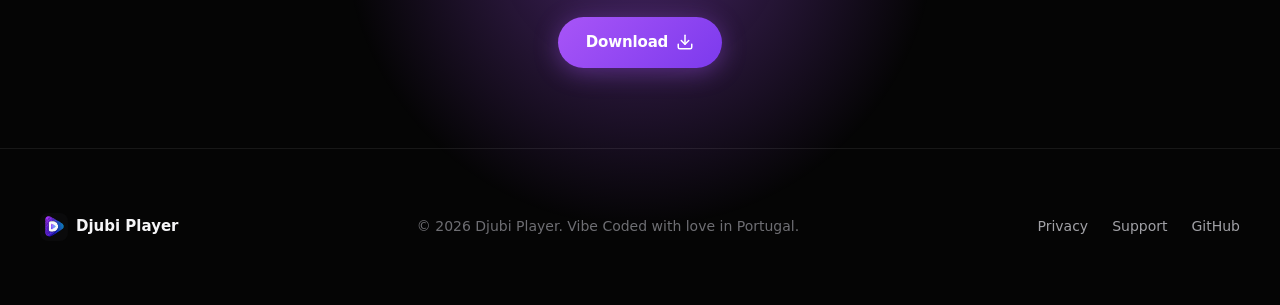
==== commit fc3ee1bc: "feat: apple-style redesign, integrated app visuals, and new about page" ====
--- a/index.html
+++ b/index.html
@@ -7,7 +7,7 @@
     <meta name="description" content="Experience IPTV like never before. Djubi Player is the lightning-fast, native solution for your Mac, iPhone, and iPad. Handle 50,000+ channels with ease." />
     <meta name="theme-color" content="#000000" />
     <meta property="og:title" content="Djubi Player - Native IPTV for Apple" />
-    <meta property="og:description" content="Lightning-fast, native IPTV player for macOS, iPhone, and iPad. Built with Swift 6." />
+    <meta property="og:description" content="Lightning-fast, native IPTV player for macOS, iPhone, and iPad." />
     <meta property="og:type" content="website" />
     <link rel="icon" href="public/logo.svg" type="image/svg+xml" />
     <link rel="stylesheet" href="assets/css/styles.css" />
@@ -17,7 +17,6 @@
     <div class="gradient-bg" aria-hidden="true">
       <div class="gradient-orb gradient-orb-1"></div>
       <div class="gradient-orb gradient-orb-2"></div>
-      <div class="gradient-orb gradient-orb-3"></div>
     </div>
 
     <!-- Navigation -->
@@ -44,6 +43,7 @@
                 <a href="faq.html" data-i18n="navFaq"></a>
                 <a href="privacy.html" data-i18n="navPrivacy"></a>
                 <a href="terms.html" data-i18n="navTerms"></a>
+                <a href="about.html" data-i18n="navAbout"></a>
               </div>
             </div>
           </nav>
@@ -72,6 +72,7 @@
           <a href="faq.html" data-i18n="navFaq"></a>
           <a href="privacy.html" data-i18n="navPrivacy"></a>
           <a href="terms.html" data-i18n="navTerms"></a>
+          <a href="about.html" data-i18n="navAbout"></a>
           <a href="support.html" data-i18n="navSupport"></a>
         </nav>
       </div>
@@ -81,16 +82,6 @@
       <!-- Hero Section -->
       <section class="hero">
         <div class="hero-content" data-reveal>
-          <div class="hero-badge">
-            <svg viewBox="0 0 24 24" fill="none" stroke="currentColor" stroke-width="2" stroke-linecap="round" stroke-linejoin="round">
-              <path d="M12 2L2 7l10 5 10-5-10-5z"/>
-              <path d="M2 17l10 5 10-5"/>
-              <path d="M2 12l10 5 10-5"/>
-            </svg>
-            <span data-lang="en_US">Built with Swift 6</span>
-            <span data-lang="pt_PT">Criado com Swift 6</span>
-          </div>
-          
           <h2>
             <span data-lang="en_US">IPTV that feels <span class="hero-highlight">native.</span></span>
             <span data-lang="pt_PT">IPTV com experiência <span class="hero-highlight">nativa.</span></span>
@@ -126,31 +117,35 @@
           </div>
         </div>
 
-        <!-- Device Showcase -->
+        <!-- Integrated App Showcase -->
         <div class="hero-showcase" data-reveal data-reveal-delay="200">
-          <div class="device-grid">
-            <div class="device-mac">
-              <div class="device-mac-topbar">
-                <div class="device-mac-dot red"></div>
-                <div class="device-mac-dot yellow"></div>
-                <div class="device-mac-dot green"></div>
-              </div>
-              <div class="device-mac-content">
-                <img src="assets/screenshots/mac/player-en.png" data-src-en="assets/screenshots/mac/player-en.png" data-src-pt="assets/screenshots/mac/player-pt.png" alt="Djubi Player on macOS" />
-              </div>
-            </div>
-            <div class="device-phones">
-              <div class="device-phone">
-                <div class="device-phone-notch"></div>
-                <div class="device-phone-content">
-                  <img src="assets/screenshots/iphone/player-en.png" data-src-en="assets/screenshots/iphone/player-en.png" data-src-pt="assets/screenshots/iphone/player-pt.png" alt="Djubi Player on iPhone" />
-                </div>
-              </div>
-              <div class="device-phone">
-                <div class="device-phone-notch"></div>
-                <div class="device-phone-content">
-                  <img src="assets/screenshots/ipad/player-en.png" data-src-en="assets/screenshots/ipad/player-en.png" data-src-pt="assets/screenshots/ipad/player-pt.png" alt="Djubi Player on iPad" />
-                </div>
+          <div style="display: flex; align-items: flex-end; gap: var(--space-xl); justify-content: center;">
+            <!-- Phone -->
+            <div class="integrated-window-phone" style="transform: rotate(-5deg) translateX(20px); z-index: 5;">
+              <div class="window-content">
+                <img src="assets/screenshots/iphone/player-en.png" data-src-en="assets/screenshots/iphone/player-en.png" data-src-pt="assets/screenshots/iphone/player-pt.png" alt="Djubi Player iPhone" />
+              </div>
+            </div>
+            
+            <!-- Mac -->
+            <div class="integrated-app-window" style="flex: 1; max-width: 800px; z-index: 10;">
+              <div class="window-chrome">
+                <div class="window-dots">
+                  <span class="dot red"></span>
+                  <span class="dot yellow"></span>
+                  <span class="dot green"></span>
+                </div>
+                <div class="window-title">Djubi Player</div>
+              </div>
+              <div class="window-content">
+                <img src="assets/screenshots/mac/player-en.png" data-src-en="assets/screenshots/mac/player-en.png" data-src-pt="assets/screenshots/mac/player-pt.png" alt="Djubi Player Mac" />
+              </div>
+            </div>
+
+            <!-- Tablet/iPad -->
+            <div class="integrated-window-tablet" style="width: 300px; transform: rotate(5deg) translateX(-20px); z-index: 5;">
+              <div class="window-content">
+                <img src="assets/screenshots/ipad/player-en.png" data-src-en="assets/screenshots/ipad/player-en.png" data-src-pt="assets/screenshots/ipad/player-pt.png" alt="Djubi Player iPad" />
               </div>
             </div>
           </div>
@@ -177,7 +172,7 @@
               <div class="stat-label" data-lang="pt_PT">Streams simultâneos</div>
             </div>
             <div class="stat-item">
-              <div class="stat-value">3</div>
+              <div class="stat-value">2</div>
               <div class="stat-label" data-lang="en_US">Playback engines</div>
               <div class="stat-label" data-lang="pt_PT">Motores de reprodução</div>
             </div>
@@ -194,10 +189,10 @@
             <h2 data-lang="en_US">Everything you need for professional IPTV</h2>
             <h2 data-lang="pt_PT">Tudo o que precisa para IPTV profissional</h2>
             <p data-lang="en_US">
-              Built from the ground up with Swift 6 and AppKit/SwiftUI for the most fluid experience on Apple platforms.
+              Built from the ground up with AppKit/SwiftUI for the most fluid experience on Apple platforms.
             </p>
             <p data-lang="pt_PT">
-              Construído de raiz com Swift 6 e AppKit/SwiftUI para a experiência mais fluída em plataformas Apple.
+              Construído de raiz com AppKit/SwiftUI para a experiência mais fluída em plataformas Apple.
             </p>
           </div>
 
@@ -332,14 +327,16 @@
               </div>
             </div>
             <div class="feature-large-visual">
-              <div class="device-frame-mac">
-                <div class="device-frame-mac-bar">
-                  <div class="device-dot red"></div>
-                  <div class="device-dot yellow"></div>
-                  <div class="device-dot green"></div>
-                  <span class="device-title">Multi-View</span>
-                </div>
-                <div class="device-frame-mac-screen">
+              <div class="integrated-app-window" style="transform: perspective(1000px) rotateY(-5deg);">
+                <div class="window-chrome">
+                  <div class="window-dots">
+                    <span class="dot red"></span>
+                    <span class="dot yellow"></span>
+                    <span class="dot green"></span>
+                  </div>
+                  <div class="window-title">Multi-View</div>
+                </div>
+                <div class="window-content">
                   <img src="assets/screenshots/mac/multiview-en.png" data-src-en="assets/screenshots/mac/multiview-en.png" data-src-pt="assets/screenshots/mac/multiview-pt.png" alt="Multi-View in action" />
                 </div>
               </div>
@@ -358,10 +355,10 @@
               <h3 data-lang="en_US">Professional-grade engines</h3>
               <h3 data-lang="pt_PT">Motores de nível profissional</h3>
               <p data-lang="en_US">
-                Toggle between VLCKit, AVPlayer, and libmpv engines for maximum compatibility with any stream format. Automatic fallback ensures uninterrupted viewing.
+                Toggle between VLCKit and AVPlayer engines for maximum compatibility with any stream format. Automatic fallback ensures uninterrupted viewing.
               </p>
               <p data-lang="pt_PT">
-                Alterne entre motores VLCKit, AVPlayer e libmpv para máxima compatibilidade com qualquer formato de stream. Fallback automático garante visualização ininterrupta.
+                Alterne entre motores VLCKit e AVPlayer para máxima compatibilidade com qualquer formato de stream. Fallback automático garante visualização ininterrupta.
               </p>
               <div class="feature-list">
                 <div class="feature-list-item">
@@ -378,69 +375,23 @@
                   <span data-lang="en_US">AVPlayer for native Apple integration</span>
                   <span data-lang="pt_PT">AVPlayer para integração nativa Apple</span>
                 </div>
-                <div class="feature-list-item">
-                  <svg viewBox="0 0 24 24" fill="none" stroke="currentColor" stroke-width="2.5" stroke-linecap="round" stroke-linejoin="round">
-                    <polyline points="20 6 9 17 4 12"/>
-                  </svg>
-                  <span data-lang="en_US">libmpv for advanced control</span>
-                  <span data-lang="pt_PT">libmpv para controlo avançado</span>
-                </div>
               </div>
             </div>
             <div class="feature-large-visual">
-              <img src="assets/screenshots/mac/multiview-en.png" data-src-en="assets/screenshots/mac/multiview-en.png" data-src-pt="assets/screenshots/mac/multiview-pt.png" alt="Multi-view interface" />
-            </div>
-          </div>
-        </div>
-      </section>
-
-      <!-- Apple Native Features -->
-      <section class="section">
-        <div class="container">
-          <div class="section-header" data-reveal>
-            <span class="eyebrow" data-lang="en_US">Apple Native</span>
-            <span class="eyebrow" data-lang="pt_PT">Nativo Apple</span>
-            <h2 data-lang="en_US">First-class citizen on Apple platforms</h2>
-            <h2 data-lang="pt_PT">Cidadão de primeira classe em plataformas Apple</h2>
-            <p data-lang="en_US">
-              Djubi is not a port. It is built exclusively for macOS and iOS with native features you expect.
-            </p>
-            <p data-lang="pt_PT">
-              Djubi não é uma conversão. É construído exclusivamente para macOS e iOS com funcionalidades nativas que espera.
-            </p>
-          </div>
-
-          <div class="bento-grid">
-            <article class="bento-item span-4" data-reveal>
-              <h3 data-lang="en_US">Picture-in-Picture</h3>
-              <h3 data-lang="pt_PT">Picture-in-Picture</h3>
-              <p data-lang="en_US">Keep watching while you work. Native PiP support on all devices.</p>
-              <p data-lang="pt_PT">Continue a assistir enquanto trabalha. Suporte PiP nativo em todos os dispositivos.</p>
-            </article>
-            <article class="bento-item span-4" data-reveal data-reveal-delay="100">
-              <h3 data-lang="en_US">Siri Shortcuts</h3>
-              <h3 data-lang="pt_PT">Atalhos Siri</h3>
-              <p data-lang="en_US">Voice control your viewing experience with custom Siri commands.</p>
-              <p data-lang="pt_PT">Controle por voz a sua experiência de visualização com comandos Siri personalizados.</p>
-            </article>
-            <article class="bento-item span-4" data-reveal data-reveal-delay="200">
-              <h3 data-lang="en_US">Spotlight Search</h3>
-              <h3 data-lang="pt_PT">Pesquisa Spotlight</h3>
-              <p data-lang="en_US">Find and launch channels directly from Spotlight on your Mac.</p>
-              <p data-lang="pt_PT">Encontre e inicie canais diretamente do Spotlight no seu Mac.</p>
-            </article>
-            <article class="bento-item span-6" data-reveal>
-              <h3 data-lang="en_US">Keyboard Shortcuts</h3>
-              <h3 data-lang="pt_PT">Atalhos de Teclado</h3>
-              <p data-lang="en_US">Fully customizable keyboard shortcuts for power users. Control everything without touching your mouse.</p>
-              <p data-lang="pt_PT">Atalhos de teclado totalmente personalizáveis para utilizadores avançados. Controle tudo sem tocar no rato.</p>
-            </article>
-            <article class="bento-item span-6" data-reveal data-reveal-delay="100">
-              <h3 data-lang="en_US">Services Menu</h3>
-              <h3 data-lang="pt_PT">Menu Serviços</h3>
-              <p data-lang="en_US">Right-click any URL and select &quot;Play URL in Djubi&quot; from the Services menu. Instant playback.</p>
-              <p data-lang="pt_PT">Clique direito em qualquer URL e selecione &quot;Reproduzir URL no Djubi&quot; do menu Serviços. Reprodução instantânea.</p>
-            </article>
+              <div class="integrated-app-window" style="transform: perspective(1000px) rotateY(5deg);">
+                <div class="window-chrome">
+                  <div class="window-dots">
+                    <span class="dot red"></span>
+                    <span class="dot yellow"></span>
+                    <span class="dot green"></span>
+                  </div>
+                  <div class="window-title">Playback Engine</div>
+                </div>
+                <div class="window-content">
+                  <img src="assets/screenshots/mac/player-en.png" data-src-en="assets/screenshots/mac/player-en.png" data-src-pt="assets/screenshots/mac/player-pt.png" alt="Playback interface" />
+                </div>
+              </div>
+            </div>
           </div>
         </div>
       </section>
@@ -456,6 +407,7 @@
           </div>
 
           <div class="platform-grid">
+            <!-- macOS -->
             <article class="platform-card" data-reveal>
               <div class="platform-icon">
                 <svg viewBox="0 0 24 24" fill="none" stroke="currentColor" stroke-width="1.5" stroke-linecap="round" stroke-linejoin="round">
@@ -465,36 +417,41 @@
                 </svg>
               </div>
               <h3>macOS</h3>
-              <p data-lang="en_US">Universal build for Apple Silicon and Intel. Requires macOS 14+.</p>
-              <p data-lang="pt_PT">Build universal para Apple Silicon e Intel. Requer macOS 14+.</p>
-              <span class="platform-badge available" data-lang="en_US">Available now</span>
-              <span class="platform-badge available" data-lang="pt_PT">Disponível agora</span>
-            </article>
+              <p data-lang="en_US">Universal build for Apple Silicon and Intel machines. Requires macOS 14 Sonoma or later.</p>
+              <p data-lang="pt_PT">Build universal para Apple Silicon e Intel. Requer macOS 14 Sonoma ou posterior.</p>
+              <a class="btn accent" href="https://github.com/costa0910/djubi-player/releases/latest/download/Djubi.Player.dmg" target="_blank" rel="noopener" style="margin-top: var(--space-lg);">
+                <span data-lang="en_US">Download DMG</span>
+                <span data-lang="pt_PT">Descarregar DMG</span>
+                <span class="btn-icon">
+                  <svg viewBox="0 0 24 24" fill="none" stroke="currentColor" stroke-width="2" stroke-linecap="round" stroke-linejoin="round">
+                    <path d="M21 15v4a2 2 0 0 1-2 2H5a2 2 0 0 1-2-2v-4"/>
+                    <polyline points="7 10 12 15 17 10"/>
+                    <line x1="12" y1="15" x2="12" y2="3"/>
+                  </svg>
+                </span>
+              </a>
+            </article>
+
+            <!-- iOS / iPadOS -->
             <article class="platform-card" data-reveal data-reveal-delay="100">
               <div class="platform-icon">
                 <svg viewBox="0 0 24 24" fill="none" stroke="currentColor" stroke-width="1.5" stroke-linecap="round" stroke-linejoin="round">
-                  <rect x="5" y="2" width="14" height="20" rx="2"/>
-                  <path d="M12 18h.01"/>
-                </svg>
-              </div>
-              <h3>iPhone</h3>
-              <p data-lang="en_US">Touch-optimized interface with all the power of the desktop version.</p>
-              <p data-lang="pt_PT">Interface otimizada para toque com todo o poder da versão desktop.</p>
-              <span class="platform-badge coming" data-lang="en_US">Coming soon</span>
-              <span class="platform-badge coming" data-lang="pt_PT">Em breve</span>
-            </article>
-            <article class="platform-card" data-reveal data-reveal-delay="200">
-              <div class="platform-icon">
-                <svg viewBox="0 0 24 24" fill="none" stroke="currentColor" stroke-width="1.5" stroke-linecap="round" stroke-linejoin="round">
-                  <rect x="4" y="2" width="16" height="20" rx="2"/>
-                  <path d="M12 18h.01"/>
-                </svg>
-              </div>
-              <h3>iPad</h3>
-              <p data-lang="en_US">Big screen experience with multi-view and Split View support.</p>
-              <p data-lang="pt_PT">Experiência em ecrã grande com suporte multi-view e Split View.</p>
-              <span class="platform-badge coming" data-lang="en_US">Coming soon</span>
-              <span class="platform-badge coming" data-lang="pt_PT">Em breve</span>
+                  <path d="M12 2a10 10 0 0 1 10 10c0 5.523-4.477 10-10 10S2 17.523 2 12 6.477 2 12 2zm0 2a8 8 0 1 0 0 16 8 8 0 0 0 0-16z"/>
+                  <path d="M12 6v6l4 2"/>
+                </svg>
+              </div>
+              <h3>iOS / iPadOS</h3>
+              <p data-lang="en_US">Native experience for iPhone and iPad. Synchronized settings and iCloud integration.</p>
+              <p data-lang="pt_PT">Experiência nativa para iPhone e iPad. Definições sincronizadas e integração iCloud.</p>
+              <a class="btn" href="#" target="_blank" rel="noopener" style="margin-top: var(--space-lg); background: #000; color: #fff; border: 1px solid rgba(255,255,255,0.1);">
+                <span data-lang="en_US">App Store</span>
+                <span data-lang="pt_PT">App Store</span>
+                <span class="btn-icon">
+                  <svg viewBox="0 0 24 24" fill="currentColor">
+                    <path d="M18.71 19.5c-.83 1.24-1.71 2.45-3.1 2.48-1.34.03-1.77-.79-3.29-.79-1.53 0-2 .76-3.27.82-1.31.05-2.3-1.32-3.14-2.53C4.25 17 2.94 12.45 4.7 9.39c.87-1.52 2.43-2.48 4.12-2.51 1.28-.02 2.5.87 3.29.87.78 0 2.26-1.07 3.81-.91.65.03 2.47.26 3.64 1.98-.09.06-2.17 1.28-2.15 3.81.03 3.02 2.65 4.03 2.68 4.04-.03.07-.42 1.44-1.38 2.83M13 3.5c.73-.83 1.94-1.46 2.94-1.5.13 1.17-.36 2.35-1.04 3.19-.69.85-1.83 1.51-2.95 1.42-.15-1.15.41-2.35 1.05-3.11z"/>
+                  </svg>
+                </span>
+              </a>
             </article>
           </div>
         </div>
--- a/assets/css/styles.css
+++ b/assets/css/styles.css
@@ -5,8 +5,8 @@
 
 :root {
   /* Dark Premium Palette */
-  --bg-dark: #000000;
-  --bg-elevated: #0d0d0d;
+  --bg-dark: #050505;
+  --bg-elevated: #0a0a0a;
   --bg-card: #141414;
   --bg-card-hover: #1a1a1a;
   --surface: #1c1c1e;
@@ -44,8 +44,8 @@
   --space-xl: 2rem;
   --space-2xl: 3rem;
   --space-3xl: 4rem;
-  --space-4xl: 6rem;
-  --space-5xl: 8rem;
+  --space-4xl: 4rem;
+  --space-5xl: 5rem;
   
   /* Radius */
   --radius-sm: 8px;
@@ -159,8 +159,8 @@
 .gradient-orb {
   position: absolute;
   border-radius: 50%;
-  filter: blur(120px);
-  opacity: 0.5;
+  filter: blur(140px);
+  opacity: 0.15;
   animation: float 20s ease-in-out infinite;
 }
 
@@ -181,18 +181,6 @@
   left: -100px;
   animation-delay: -7s;
 }
-
-.gradient-orb-3 {
-  width: 400px;
-  height: 400px;
-  background: radial-gradient(circle, var(--teal) 0%, transparent 70%);
-  top: 50%;
-  left: 50%;
-  transform: translate(-50%, -50%);
-  opacity: 0.3;
-  animation-delay: -14s;
-}
-
 @keyframes float {
   0%, 100% { transform: translate(0, 0) scale(1); }
   25% { transform: translate(30px, -30px) scale(1.05); }
@@ -274,11 +262,6 @@
 .nav-links a:hover {
   color: var(--text-primary);
   background: rgba(255, 255, 255, 0.08);
-}
-
-.nav-links a.active {
-  color: var(--text-primary);
-  font-weight: 500;
 }
 
 /* Header Actions */
@@ -450,6 +433,7 @@
   max-width: 900px;
   margin-inline: auto;
   padding-inline: var(--space-lg);
+  margin-top: 3.5rem;
 }
 
 .hero-badge {
@@ -676,7 +660,7 @@
    ========================================================================== */
 
 .stats-bar {
-  padding: var(--space-3xl) 0;
+  padding: 100px 0 var(--space-3xl);
   border-top: 1px solid var(--border);
   border-bottom: 1px solid var(--border);
   background: var(--bg-elevated);
@@ -714,7 +698,9 @@
    ========================================================================== */
 
 .section {
-  padding: var(--space-5xl) 0;
+  padding: var(--space-4xl) 0;
+  position: relative;
+  overflow: hidden;
 }
 
 .section-header {
@@ -895,16 +881,6 @@
 .feature-list-item span {
   color: var(--text-secondary);
   font-size: 0.9375rem;
-}
-
-.feature-large-visual {
-  position: relative;
-}
-
-.feature-large-visual img {
-  width: 100%;
-  border-radius: var(--radius-xl);
-  box-shadow: var(--shadow-lg);
 }
 
 /* Multi-view Grid Demo */
@@ -2268,15 +2244,6 @@
   letter-spacing: -0.05em;
 }
 
-/* Section Spacing Fixes */
-.section {
-  padding: var(--space-5xl) 0;
-}
-
-.section-header {
-  margin-bottom: var(--space-3xl);
-}
-
 /* Feature Cards Polish */
 .feature-card {
   border-color: rgba(255, 255, 255, 0.05);
@@ -2314,3 +2281,416 @@
   color: var(--text-primary);
 }
 
+
+/* ==========================================================================
+   Human-Made Tasteful Design & connectivity
+   ========================================================================== */
+
+/* Subtle Background Pattern */
+.gradient-bg::after {
+  content: "";
+  position: absolute;
+  inset: 0;
+  background-image: url("data:image/svg+xml,%3Csvg viewBox='0 0 200 200' xmlns='http://www.w3.org/2000/svg'%3E%3Cfilter id='noiseFilter'%3E%3CfeTurbulence type='fractalNoise' baseFrequency='0.65' numOctaves='3' stitchTiles='stitch'/%3E%3C/filter%3E%3Crect width='100%25' height='100%25' filter='url(%23noiseFilter)'/%3E%3C/svg%3E");
+  opacity: 0.03;
+  pointer-events: none;
+}
+
+/* Tasteful Section Connectivity */
+.section {
+  position: relative;
+  overflow: hidden;
+}
+
+/* Unified Screenshots Gallery */
+.gallery-container {
+  max-width: 1000px;
+  margin: 0 auto;
+  position: relative;
+}
+
+.gallery-nav {
+  display: flex;
+  justify-content: center;
+  gap: var(--space-md);
+  margin-bottom: var(--space-2xl);
+  position: relative;
+  z-index: 20;
+}
+
+.gallery-toggle {
+  background: rgba(255, 255, 255, 0.05);
+  border: 1px solid var(--border);
+  padding: var(--space-sm) var(--space-xl);
+  border-radius: 100px;
+  color: var(--text-secondary);
+  font-weight: 600;
+  cursor: pointer;
+  transition: all var(--duration-normal) var(--ease-out);
+}
+
+.gallery-toggle.active {
+  background: var(--accent-soft);
+  color: var(--accent-bright);
+  border-color: var(--accent-bright);
+  box-shadow: 0 0 20px var(--accent-glow);
+}
+
+.gallery-stage {
+  position: relative;
+  height: 600px;
+  display: flex;
+  align-items: center;
+  justify-content: center;
+  perspective: 1000px;
+}
+
+.gallery-item {
+  position: absolute;
+  inset: 0;
+  margin: auto;
+  opacity: 0;
+  visibility: hidden;
+  transform: translateX(100px) rotateY(-20deg) scale(0.9);
+  transition: all var(--duration-slow) var(--ease-spring);
+  width: 100%;
+  max-width: 800px;
+  display: flex;
+  flex-direction: column;
+  align-items: center;
+  justify-content: center;
+}
+
+.gallery-item.active {
+  opacity: 1;
+  visibility: visible;
+  transform: translateX(0) rotateY(0) scale(1);
+  z-index: 2;
+}
+
+.gallery-item.prev {
+  opacity: 0;
+  visibility: visible;
+  transform: translateX(-100px) rotateY(20deg) scale(0.9);
+  z-index: 1;
+}
+
+.gallery-controls {
+  position: absolute;
+  bottom: -60px;
+  left: 0;
+  right: 0;
+  display: flex;
+  justify-content: center;
+  gap: var(--space-xl);
+  align-items: center;
+}
+
+.gallery-btn {
+  background: rgba(255, 255, 255, 0.1);
+  border: none;
+  width: 48px;
+  height: 48px;
+  border-radius: 50%;
+  color: var(--text-primary);
+  display: flex;
+  align-items: center;
+  justify-content: center;
+  cursor: pointer;
+  transition: all var(--duration-normal) var(--ease-out);
+}
+
+.gallery-btn:hover {
+  background: var(--accent-bright);
+  transform: scale(1.1);
+}
+
+.gallery-dots {
+  display: flex;
+  gap: var(--space-xs);
+}
+
+.gallery-dot {
+  width: 8px;
+  height: 8px;
+  border-radius: 50%;
+  background: rgba(255, 255, 255, 0.2);
+  cursor: pointer;
+  transition: all var(--duration-normal) var(--ease-out);
+}
+
+.gallery-dot.active {
+  background: var(--accent-bright);
+  width: 24px;
+  border-radius: 4px;
+}
+
+/* ==========================================================================
+   Apple-Style Integrated Screenshots
+   ========================================================================== */
+
+.feature-large-visual {
+  background: transparent;
+  border: none;
+  padding: 0;
+  box-shadow: none;
+  overflow: visible;
+  display: flex;
+  align-items: center;
+  justify-content: center;
+  transition: all var(--duration-normal) var(--ease-out);
+}
+
+.feature-large-visual:hover {
+  transform: translateY(-8px) scale(1.02);
+}
+
+.feature-large-visual .device-frame-mac {
+  width: 100%;
+  max-width: 900px;
+}
+
+/* ==========================================================================
+   Header Active State Highlight
+   ========================================================================== */
+
+.nav-links a {
+  position: relative;
+  opacity: 0.7;
+}
+
+.nav-links a:hover {
+  opacity: 1;
+}
+
+.nav-links a.active {
+  color: var(--accent-bright) !important;
+  opacity: 1;
+  background: var(--accent-soft);
+}
+
+.nav-links a.active::after {
+  content: "";
+  position: absolute;
+  bottom: 0;
+  left: var(--space-md);
+  right: var(--space-md);
+  height: 2px;
+  background: var(--accent-bright);
+  border-radius: 2px;
+  box-shadow: 0 0 10px var(--accent-glow);
+}
+
+/* ==========================================================================
+   Centering Download Cards
+   ========================================================================== */
+
+.platform-grid {
+  display: flex;
+  flex-wrap: wrap;
+  justify-content: center;
+  gap: var(--space-xl);
+}
+
+.platform-card {
+  flex: 1;
+  min-width: 300px;
+  max-width: 450px;
+}
+
+
+/* ==========================================================================
+   Integrated App Visuals (Human-Made & Blended)
+   ========================================================================== */
+
+.hero-showcase {
+  width: 100%;
+  max-width: 1100px;
+  margin: var(--space-3xl) auto -100px;
+  padding: 0 var(--space-lg);
+  perspective: 2000px;
+  z-index: 10;
+}
+
+.integrated-app-window {
+  background: var(--bg-elevated);
+  border: 1px solid var(--border-light);
+  border-radius: var(--radius-xl);
+  box-shadow: 0 30px 60px -20px rgba(0, 0, 0, 0.8), 
+              0 0 0 1px var(--border);
+  overflow: hidden;
+  transform: rotateX(5deg);
+  transition: all var(--duration-slow) var(--ease-out);
+}
+
+.integrated-app-window:hover {
+  transform: rotateX(0deg) translateY(-10px);
+}
+
+.window-chrome {
+  height: 40px;
+  background: rgba(255, 255, 255, 0.03);
+  display: flex;
+  align-items: center;
+  padding: 0 var(--space-md);
+  border-bottom: 1px solid var(--border);
+  position: relative;
+}
+
+.window-dots {
+  display: flex;
+  gap: 8px;
+}
+
+.window-dots .dot {
+  width: 12px;
+  height: 12px;
+  border-radius: 50%;
+}
+
+.dot.red { background: #ff5f57; }
+.dot.yellow { background: #ffbd2e; }
+.dot.green { background: #28c940; }
+
+.window-title {
+  position: absolute;
+  left: 50%;
+  transform: translateX(-50%);
+  font-size: 0.75rem;
+  font-weight: 500;
+  color: var(--text-tertiary);
+  letter-spacing: 0.02em;
+}
+
+.window-content {
+  position: relative;
+  background: #000;
+}
+
+.window-content img {
+  width: 100%;
+  display: block;
+}
+
+/* Feature visuals tightening */
+.feature-large {
+  gap: var(--space-2xl);
+  align-items: center;
+}
+
+.feature-large-content {
+  padding: var(--space-xl) 0;
+}
+
+@media (max-width: 1024px) {
+  .hero-showcase {
+    margin-top: var(--space-xl);
+  }
+  
+  .hero-showcase > div {
+    flex-direction: column;
+    align-items: center !important;
+  }
+
+  .integrated-window-phone, 
+  .integrated-window-tablet {
+    display: none; /* Hide secondary devices on smaller screens for focus */
+  }
+
+  .integrated-app-window {
+    transform: none !important;
+  }
+}
+
+
+/* ==========================================================================
+   Device-Specific Integrated Windows
+   ========================================================================== */
+
+/* Integrated Phone Window */
+.integrated-window-phone {
+  width: 100%;
+  max-width: 260px;
+  aspect-ratio: 9 / 19.5;
+  background: #000;
+  border: 10px solid #121212;
+  border-radius: 36px;
+  box-shadow: 0 30px 60px -12px rgba(0, 0, 0, 0.6);
+  position: relative;
+  overflow: hidden;
+}
+
+.integrated-window-phone::before {
+  content: "";
+  position: absolute;
+  top: 0;
+  left: 50%;
+  transform: translateX(-50%);
+  width: 40%;
+  height: 20px;
+  background: #121212;
+  border-bottom-left-radius: 12px;
+  border-bottom-right-radius: 12px;
+  z-index: 10;
+}
+
+.integrated-window-phone img {
+  width: 100%;
+  height: calc(100% - 20px);
+  margin-top: 20px;
+  object-fit: cover;
+  object-position: top center;
+}
+
+/* Integrated Tablet Window */
+.integrated-window-tablet {
+  width: 100%;
+  max-width: 550px;
+  aspect-ratio: 4 / 3;
+  background: #000;
+  border: 14px solid #121212;
+  border-radius: 20px;
+  box-shadow: 0 40px 80px -15px rgba(0, 0, 0, 0.7);
+  position: relative;
+  overflow: hidden;
+}
+
+.integrated-window-tablet img {
+  width: 100%;
+  height: calc(100% - 15px);
+  margin-top: 15px;
+  object-fit: cover;
+  object-position: top center;
+}
+
+.integrated-window-tablet::before {
+  content: "";
+  position: absolute;
+  top: 50%;
+  right: 5px;
+  transform: translateY(-50%);
+  width: 4px;
+  height: 4px;
+  background: #333;
+  border-radius: 50%;
+  z-index: 10;
+}
+
+/* Gallery integration fix - making images larger but constrained by height */
+.gallery-item .integrated-app-window,
+.gallery-item .integrated-window-phone,
+.gallery-item .integrated-window-tablet {
+  max-width: 90% !important;
+  max-height: 480px;
+  height: 100%;
+  width: auto;
+  margin: 0 auto;
+}
+
+.gallery-item img {
+  width: 100%;
+  height: 100%;
+  object-fit: cover;
+  object-position: top center;
+}
+
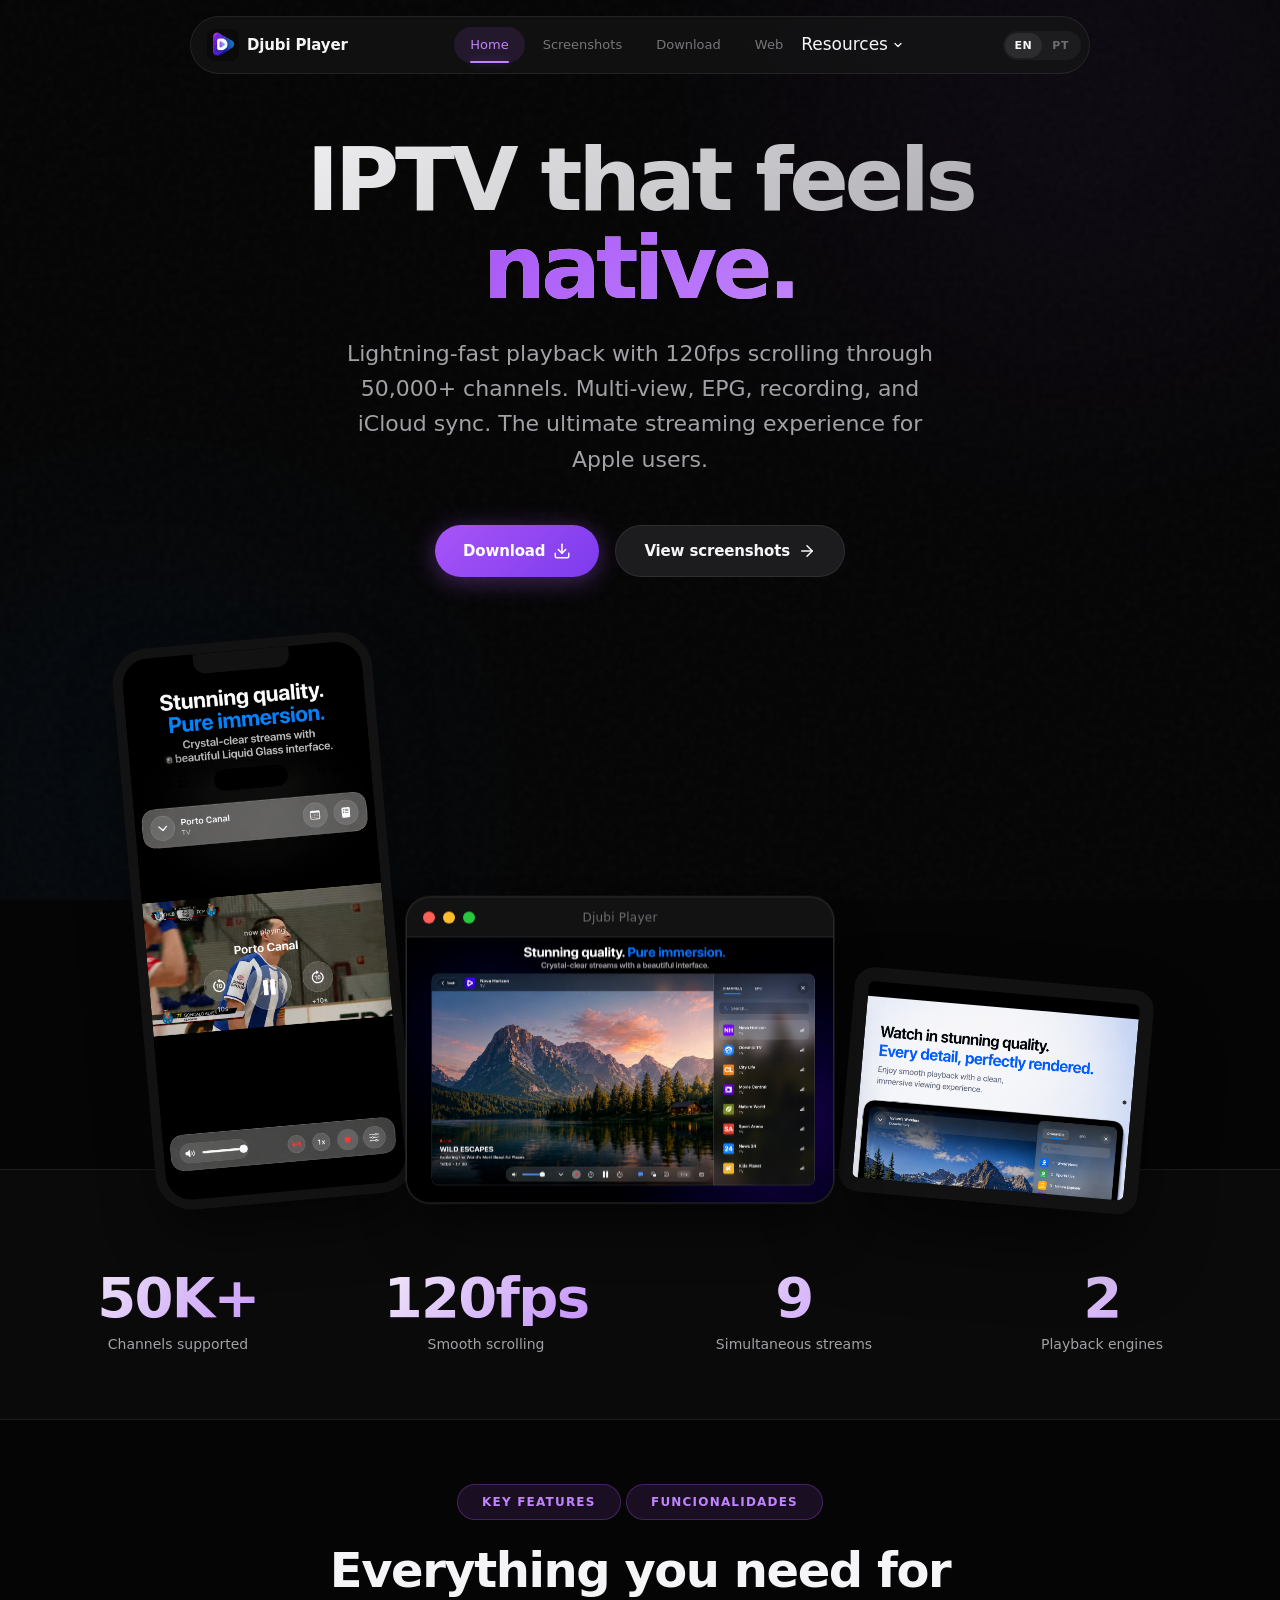
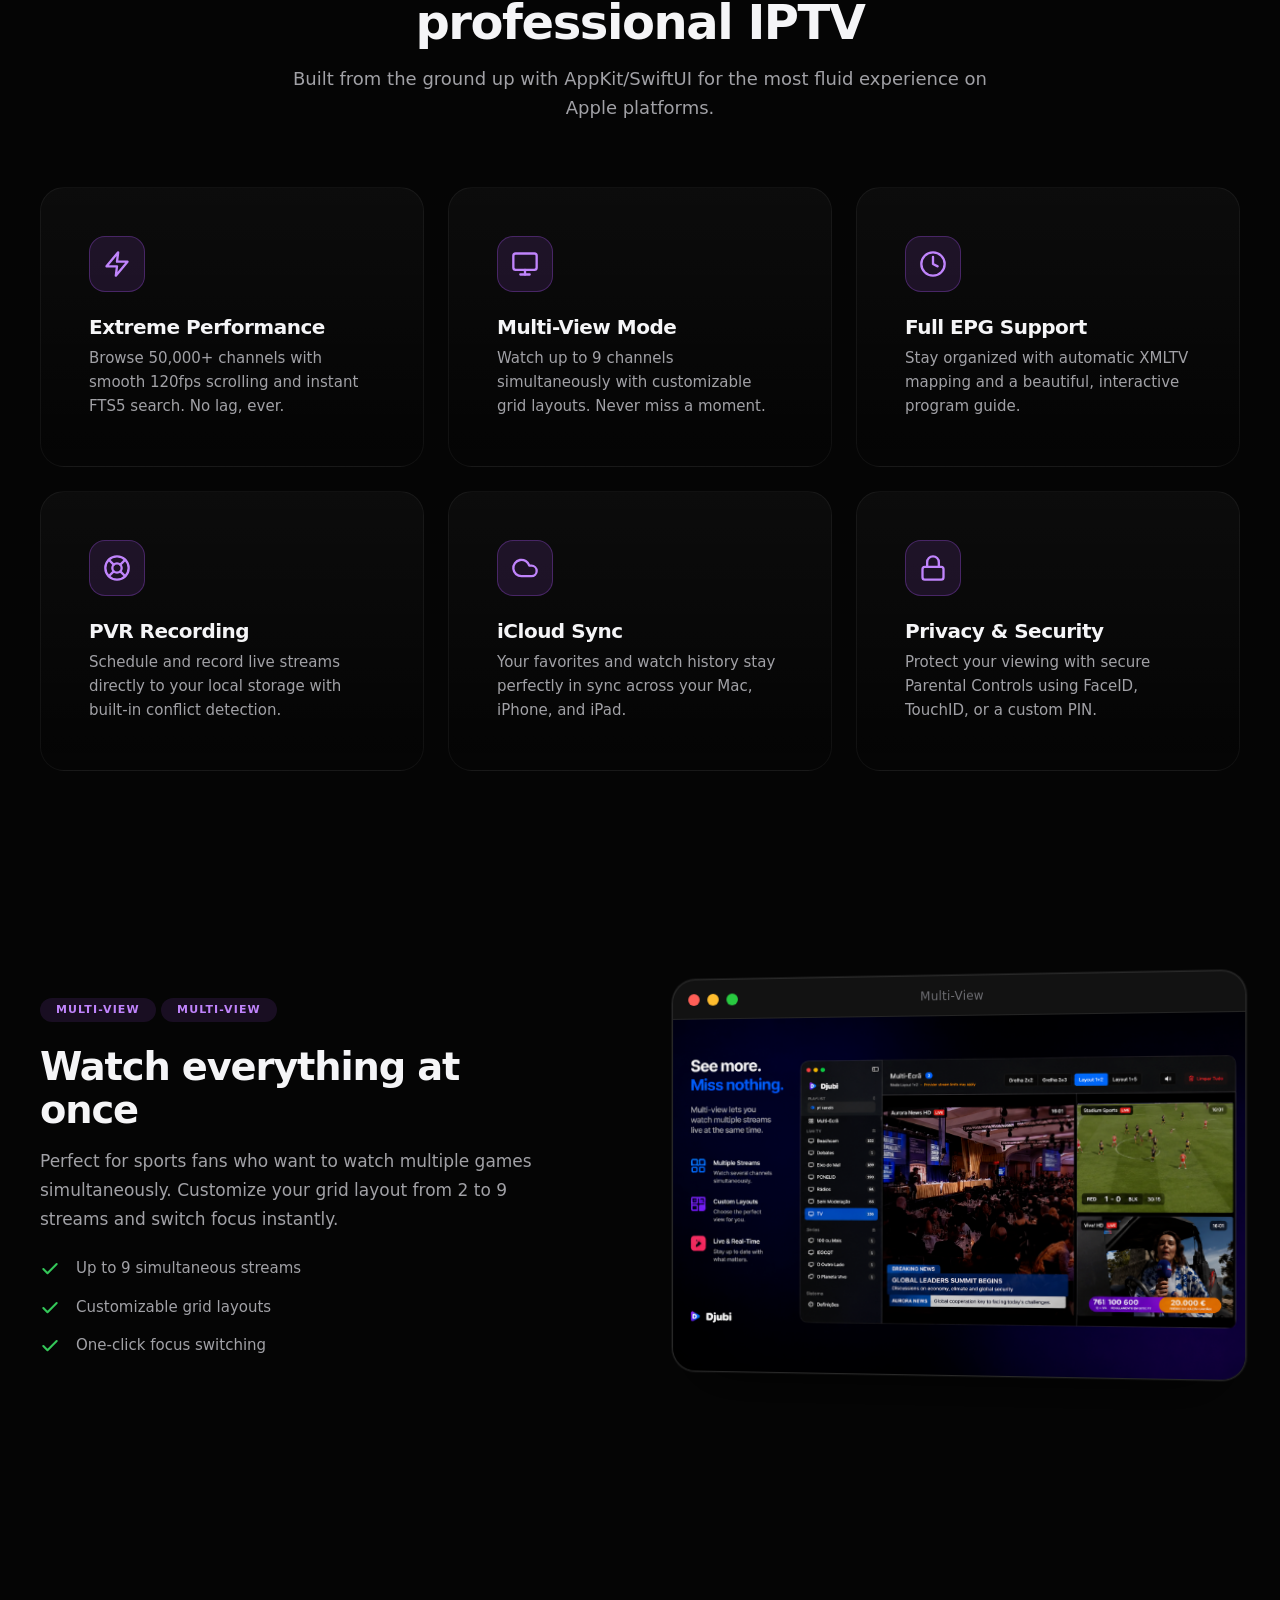
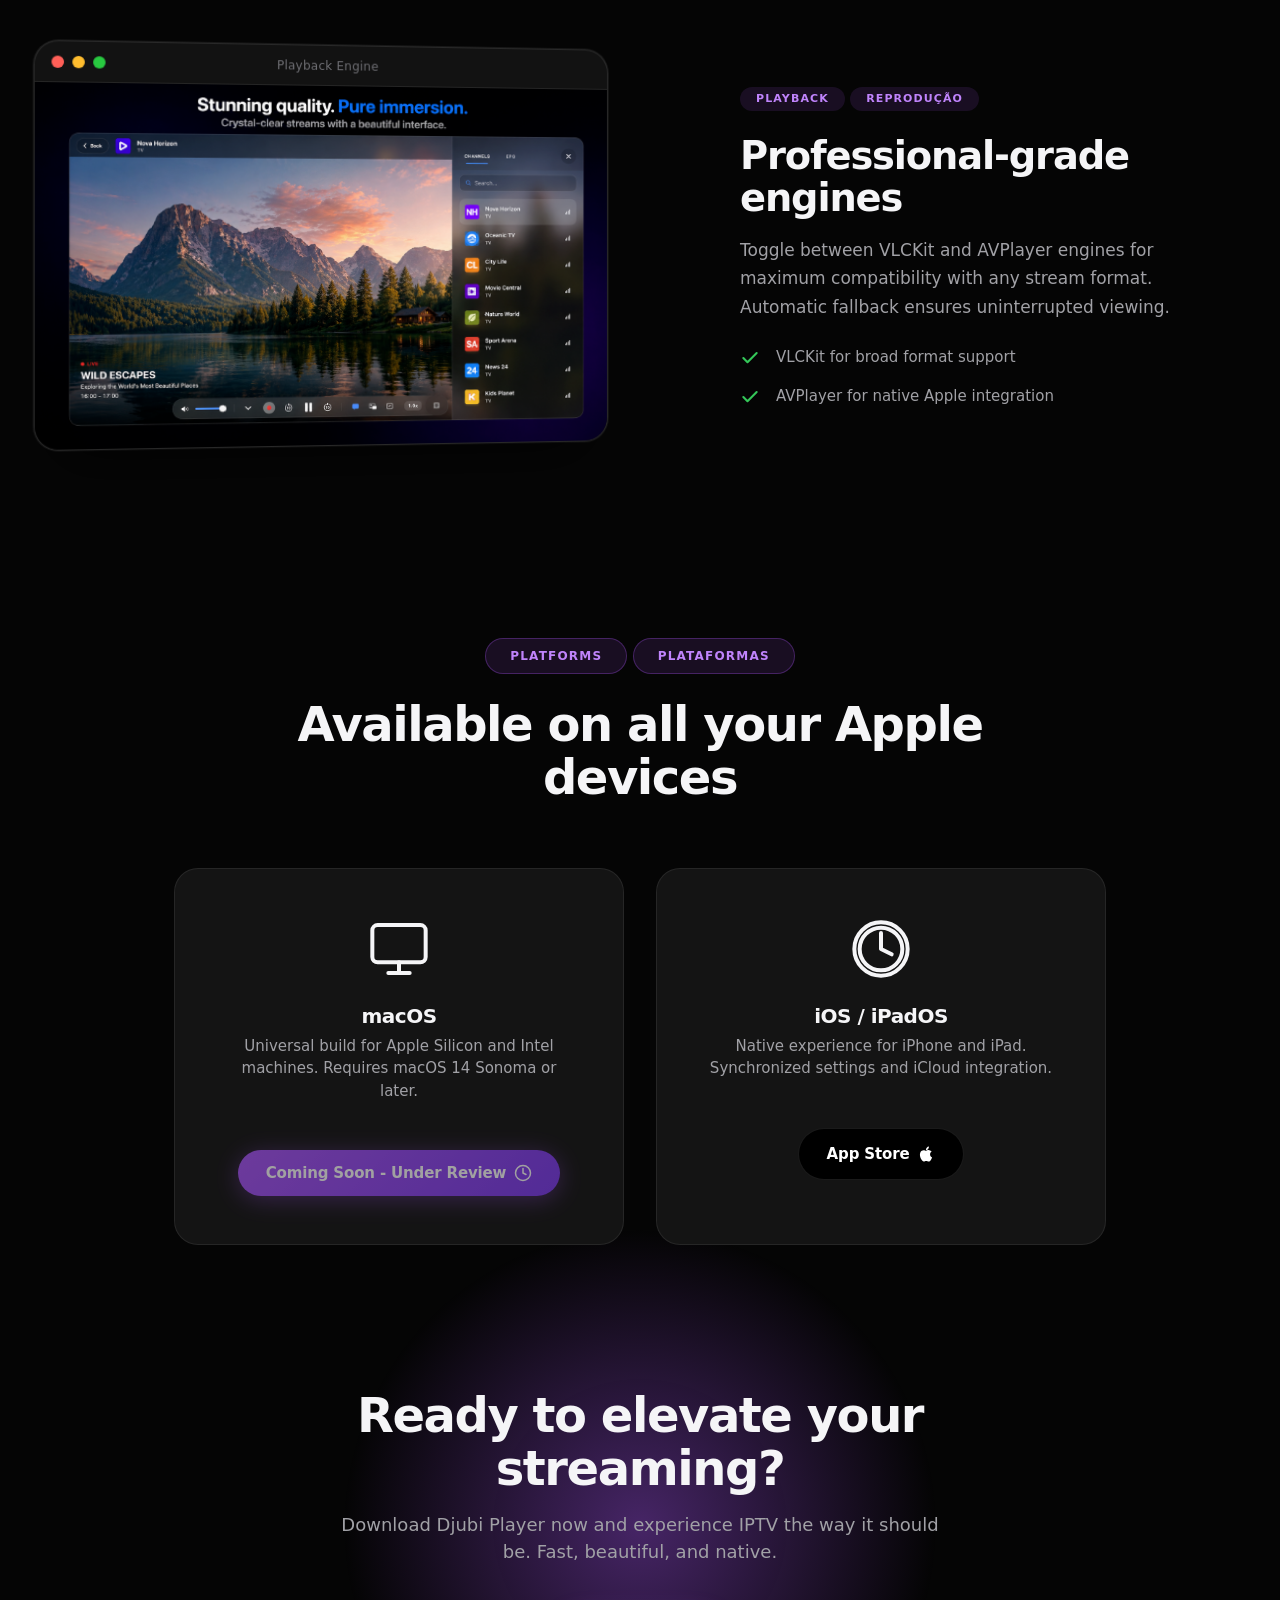
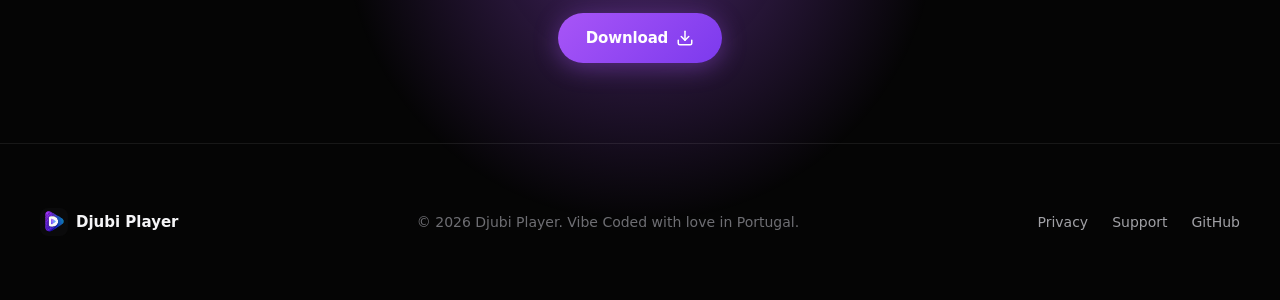
==== commit 06ebb618: "Update download buttons: iOS App Store link and   │ │ │ │ macOS under review status - Update iOS but" ====
--- a/index.html
+++ b/index.html
@@ -419,17 +419,16 @@
               <h3>macOS</h3>
               <p data-lang="en_US">Universal build for Apple Silicon and Intel machines. Requires macOS 14 Sonoma or later.</p>
               <p data-lang="pt_PT">Build universal para Apple Silicon e Intel. Requer macOS 14 Sonoma ou posterior.</p>
-              <a class="btn accent" href="https://github.com/costa0910/djubi-player/releases/latest/download/Djubi.Player.dmg" target="_blank" rel="noopener" style="margin-top: var(--space-lg);">
-                <span data-lang="en_US">Download DMG</span>
-                <span data-lang="pt_PT">Descarregar DMG</span>
+              <button class="btn accent" style="margin-top: var(--space-lg); opacity: 0.6; cursor: not-allowed;" disabled>
+                <span data-lang="en_US">Coming Soon - Under Review</span>
+                <span data-lang="pt_PT">Em Breve - Sob Revisão</span>
                 <span class="btn-icon">
                   <svg viewBox="0 0 24 24" fill="none" stroke="currentColor" stroke-width="2" stroke-linecap="round" stroke-linejoin="round">
-                    <path d="M21 15v4a2 2 0 0 1-2 2H5a2 2 0 0 1-2-2v-4"/>
-                    <polyline points="7 10 12 15 17 10"/>
-                    <line x1="12" y1="15" x2="12" y2="3"/>
+                    <circle cx="12" cy="12" r="10"/>
+                    <polyline points="12 6 12 12 16 14"/>
                   </svg>
                 </span>
-              </a>
+              </button>
             </article>
 
             <!-- iOS / iPadOS -->
@@ -443,7 +442,7 @@
               <h3>iOS / iPadOS</h3>
               <p data-lang="en_US">Native experience for iPhone and iPad. Synchronized settings and iCloud integration.</p>
               <p data-lang="pt_PT">Experiência nativa para iPhone e iPad. Definições sincronizadas e integração iCloud.</p>
-              <a class="btn" href="#" target="_blank" rel="noopener" style="margin-top: var(--space-lg); background: #000; color: #fff; border: 1px solid rgba(255,255,255,0.1);">
+              <a class="btn" href="https://apps.apple.com/app/djubi-player-iptv-m3u/id6763816344" target="_blank" rel="noopener" style="margin-top: var(--space-lg); background: #000; color: #fff; border: 1px solid rgba(255,255,255,0.1);">
                 <span data-lang="en_US">App Store</span>
                 <span data-lang="pt_PT">App Store</span>
                 <span class="btn-icon">
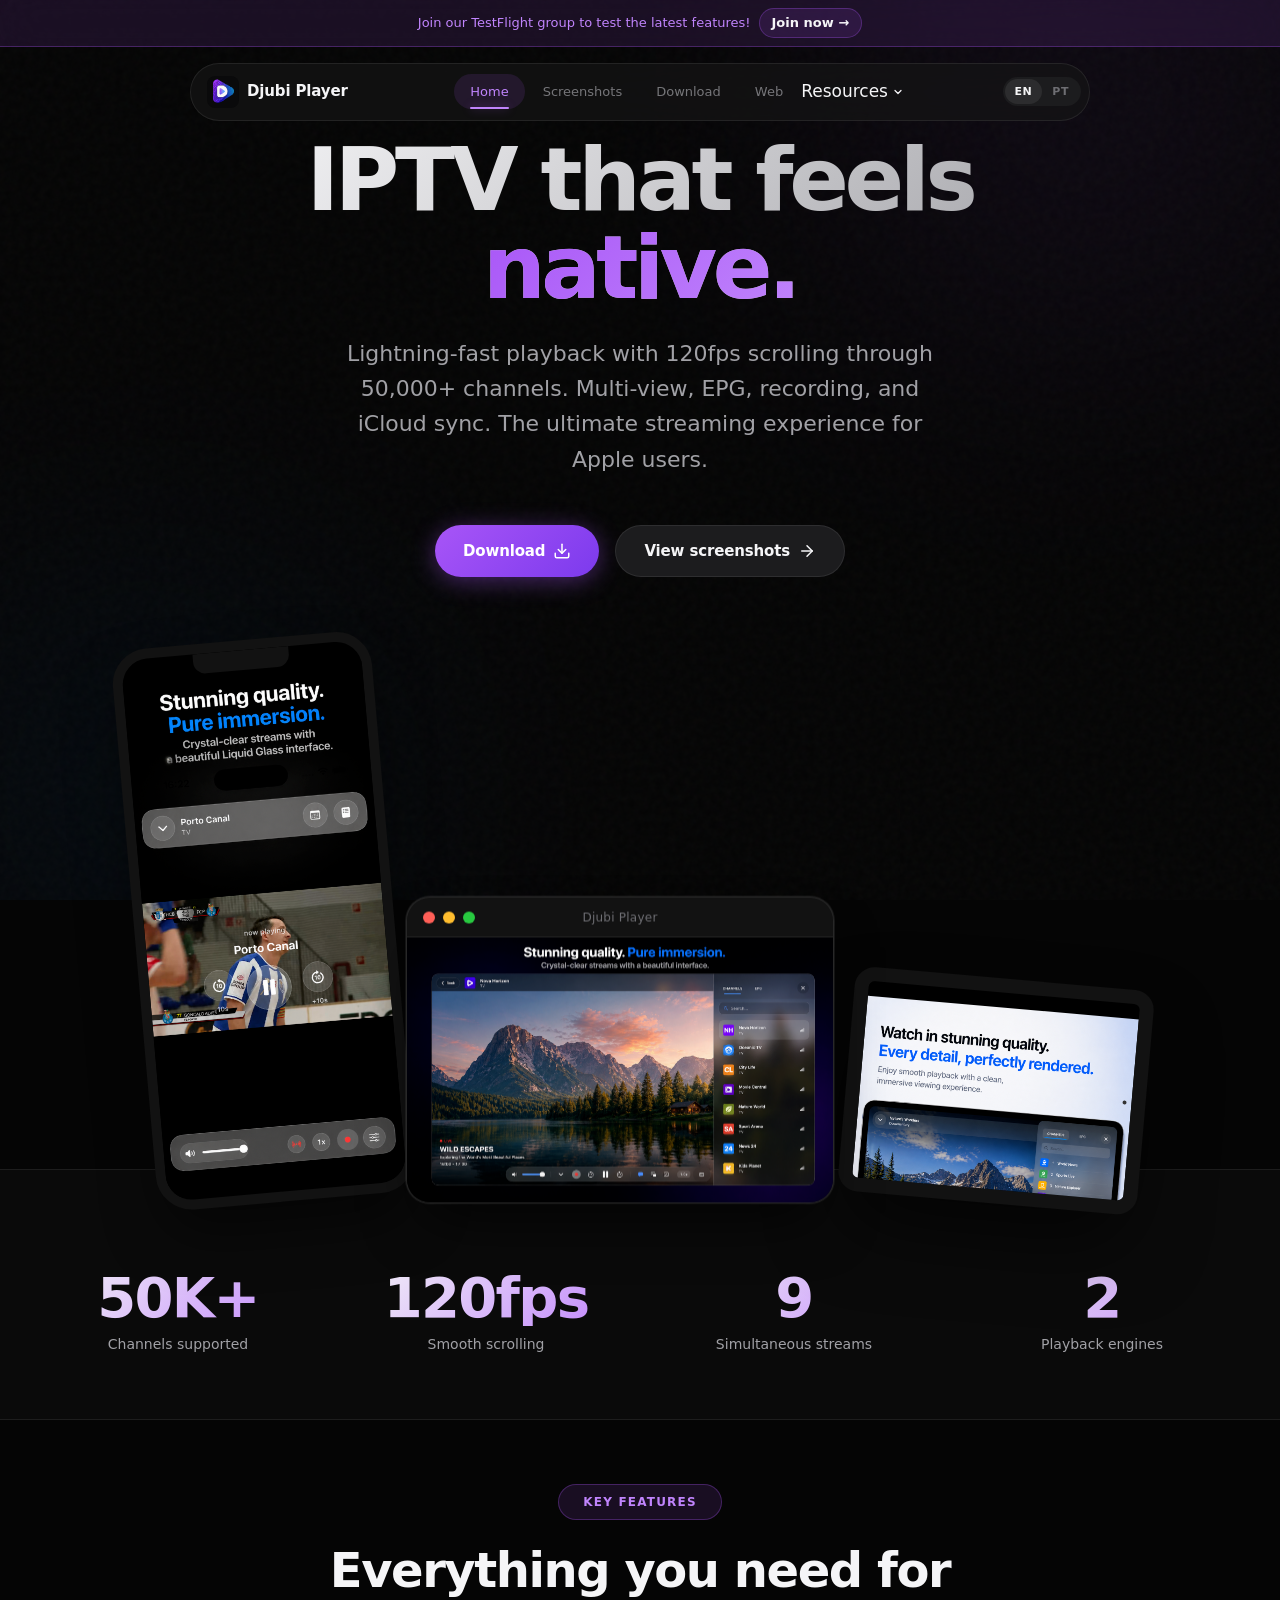
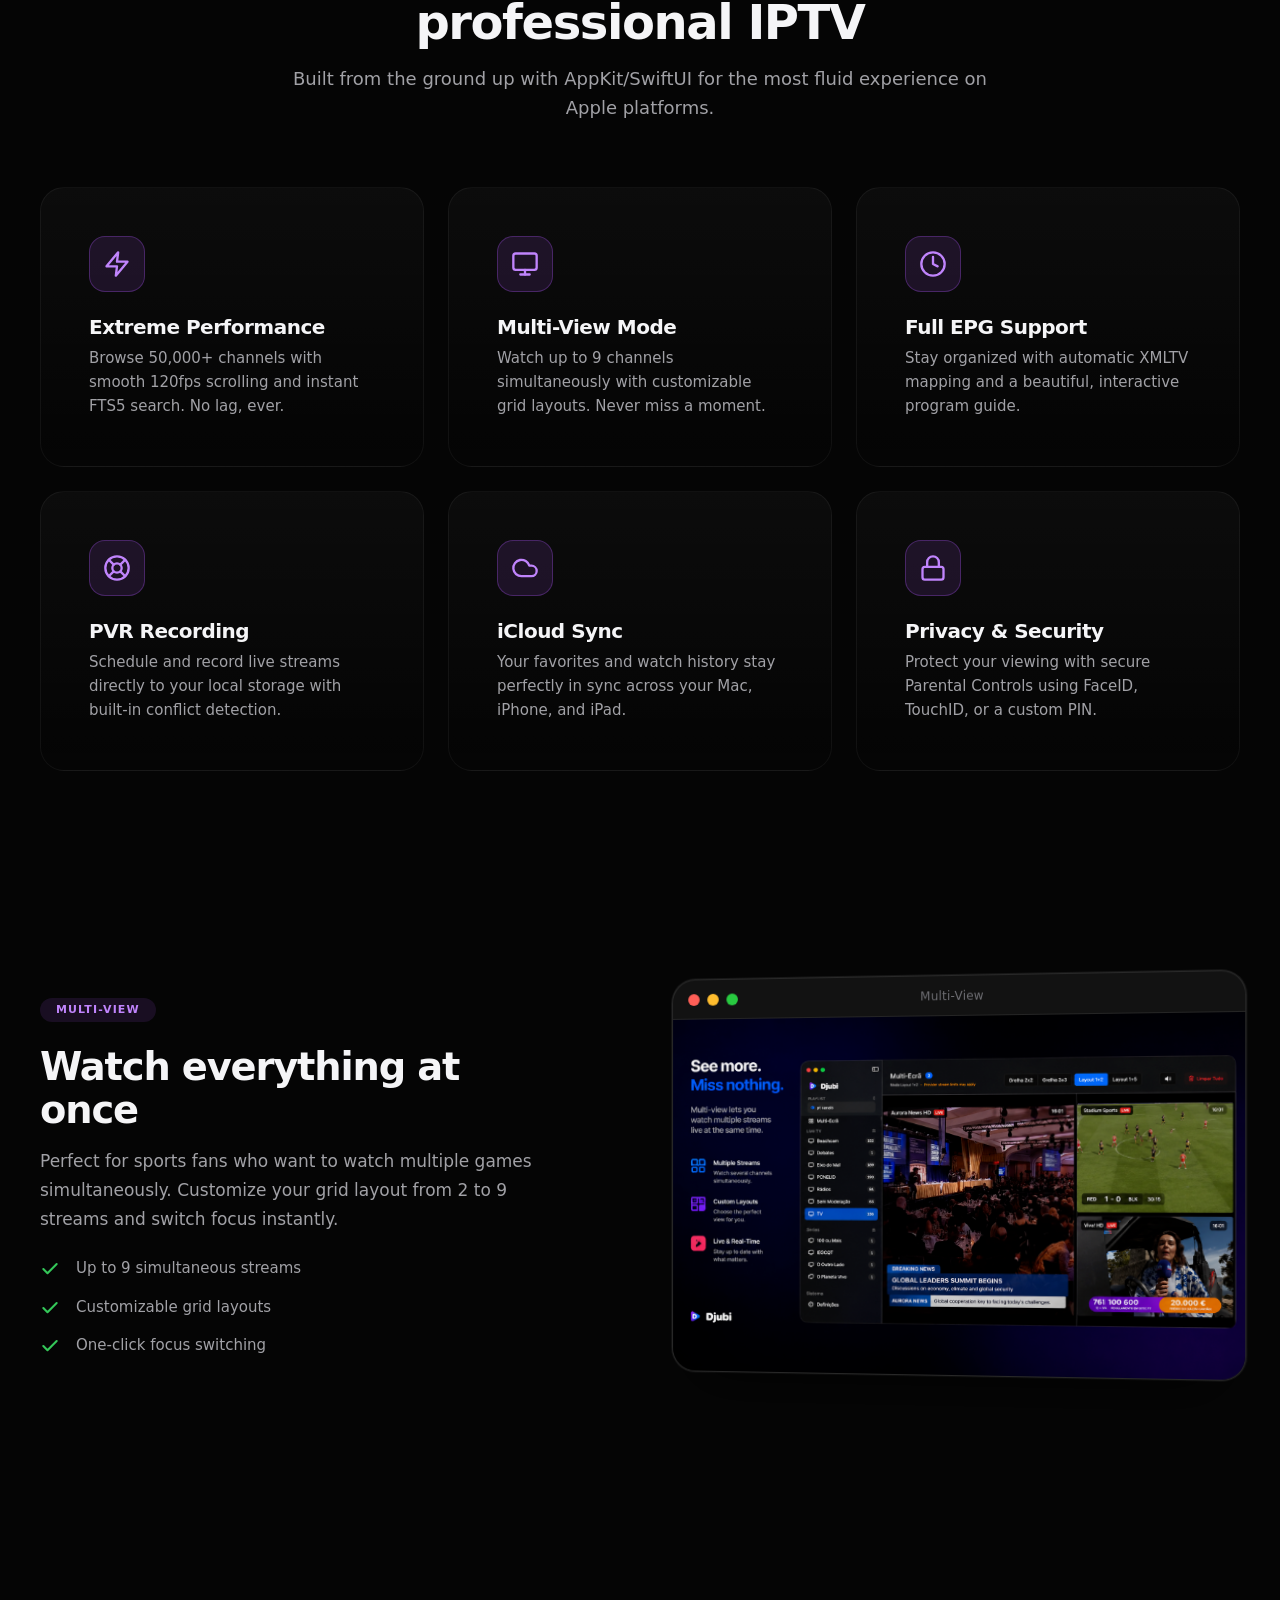
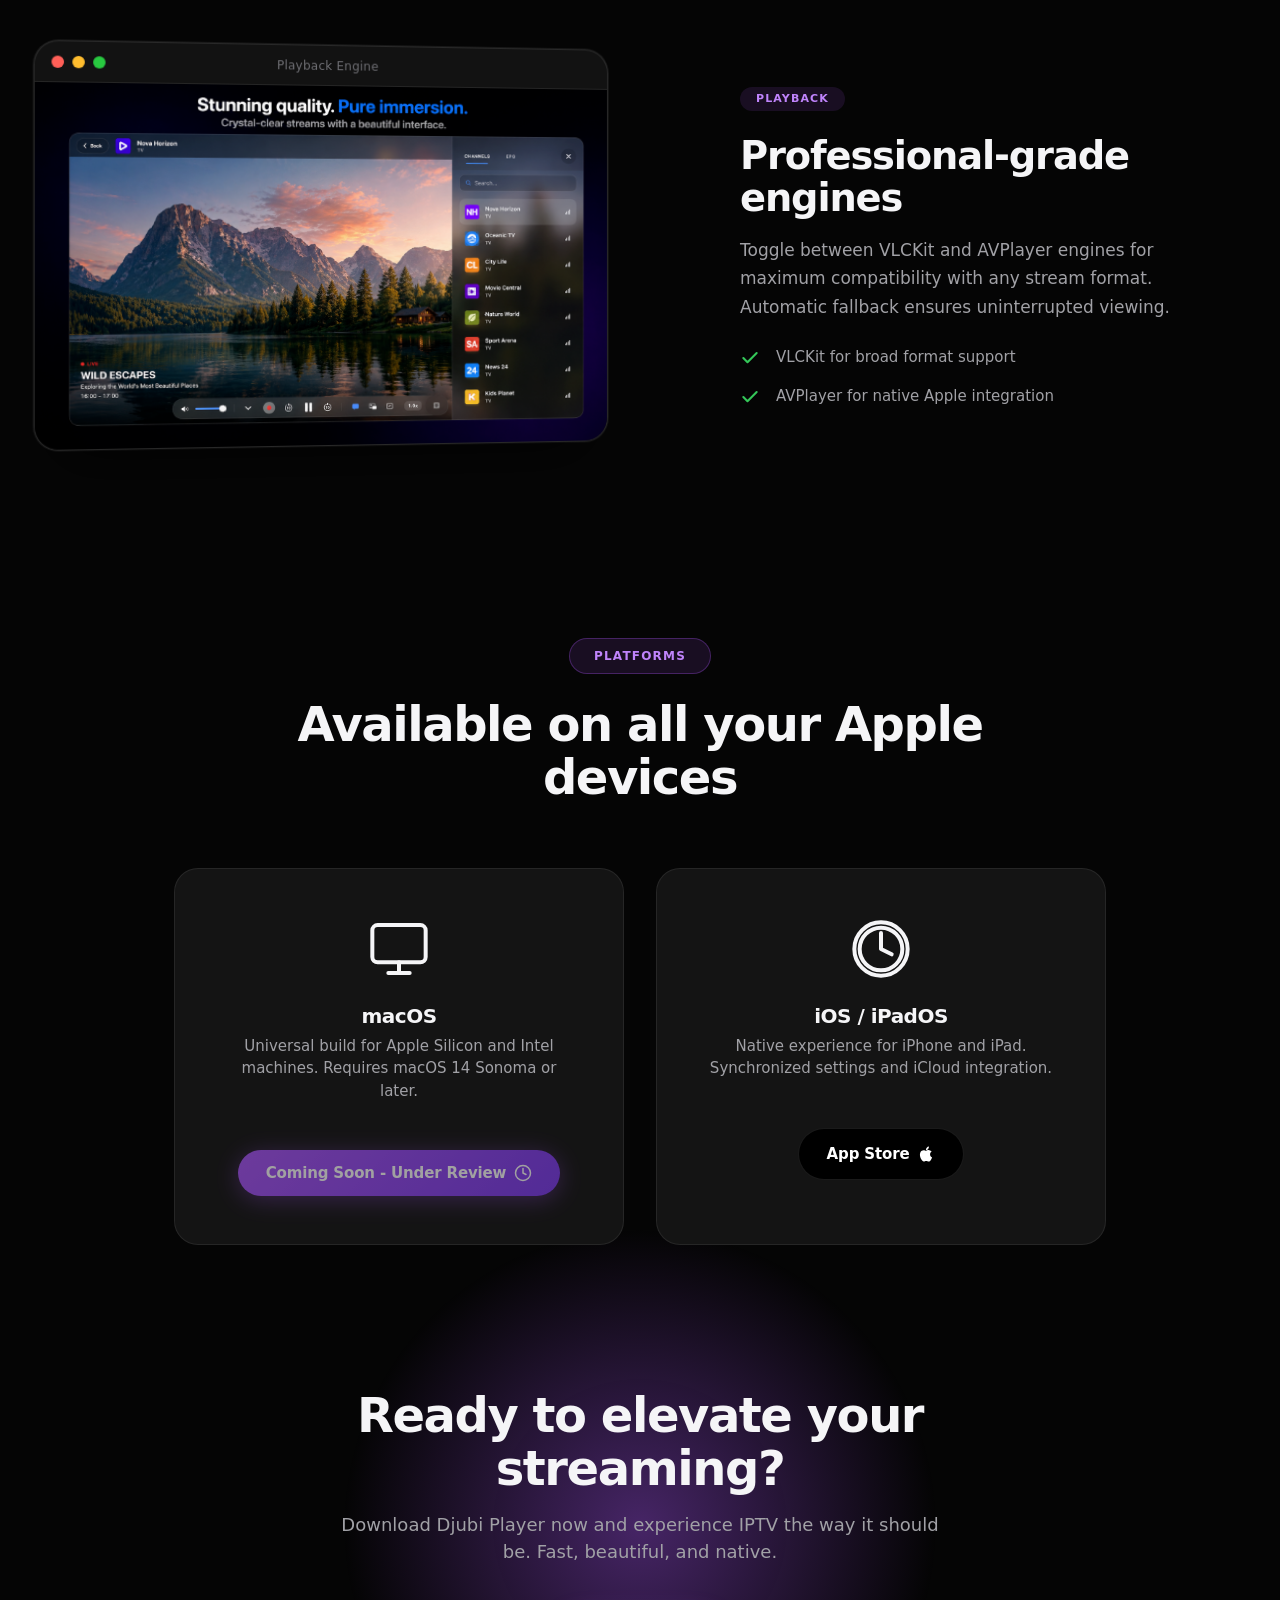
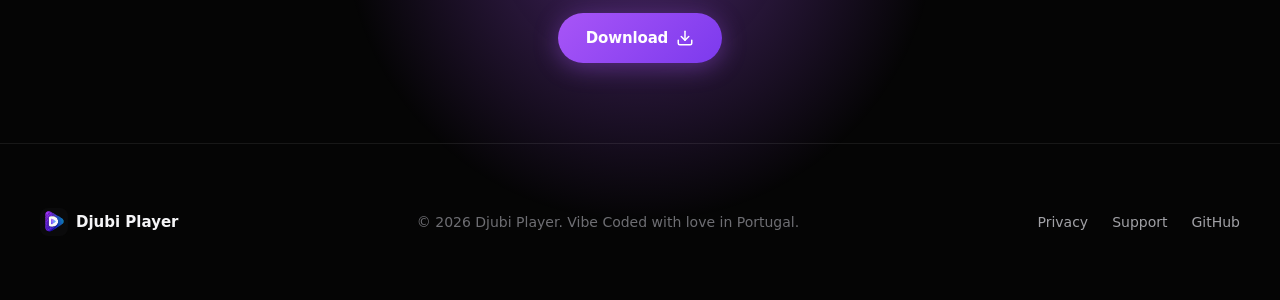
==== commit c1095777: "feat: add TestFlight invitation alert to header" ====
--- a/index.html
+++ b/index.html
@@ -21,6 +21,12 @@
 
     <!-- Navigation -->
     <header class="floating-header">
+      <div class="top-alert">
+        <div class="container">
+          <p data-lang="en_US">Join our TestFlight group to test the latest features! <a href="https://testflight.apple.com/join/UTPxwhjm" target="_blank">Join now &rarr;</a></p>
+          <p data-lang="pt_PT">Junte-se ao nosso grupo TestFlight para testar as últimas funcionalidades! <a href="https://testflight.apple.com/join/UTPxwhjm" target="_blank">Aderir agora &rarr;</a></p>
+        </div>
+      </div>
       <div class="nav-island">
         <div class="nav-core">
           <a class="brand" href="index.html">
--- a/assets/css/styles.css
+++ b/assets/css/styles.css
@@ -80,6 +80,10 @@
   box-sizing: border-box;
 }
 
+[hidden] {
+  display: none !important;
+}
+
 html {
   -webkit-font-smoothing: antialiased;
   -moz-osx-font-smoothing: grayscale;
@@ -145,6 +149,52 @@
 }
 
 /* ==========================================================================
+   Top Alert Banner
+   ========================================================================== */
+
+.top-alert {
+  background: var(--accent-soft);
+  backdrop-filter: blur(20px);
+  -webkit-backdrop-filter: blur(20px);
+  border-bottom: 1px solid var(--border-accent);
+  padding: 8px 0;
+  text-align: center;
+  font-size: 0.8125rem;
+  font-weight: 500;
+  color: var(--accent-bright);
+  width: 100%;
+  margin-bottom: var(--space-md);
+}
+
+.top-alert p {
+  margin: 0;
+  display: flex;
+  align-items: center;
+  justify-content: center;
+  gap: var(--space-sm);
+}
+
+.top-alert a {
+  color: var(--text-primary);
+  font-weight: 600;
+  text-decoration: none;
+  display: inline-flex;
+  align-items: center;
+  gap: 4px;
+  padding: 4px 12px;
+  background: var(--accent-soft);
+  border: 1px solid var(--border-accent);
+  border-radius: var(--radius-full);
+  transition: all var(--duration-fast) var(--ease-out);
+}
+
+.top-alert a:hover {
+  background: var(--accent-bright);
+  color: white;
+  transform: translateY(-1px);
+}
+
+/* ==========================================================================
    Gradient Backgrounds
    ========================================================================== */
 
@@ -198,15 +248,15 @@
   left: 0;
   right: 0;
   z-index: 100;
-  padding: var(--space-md);
+  padding: 0;
 }
 
 .nav-island {
   max-width: 900px;
-  margin-inline: auto;
+  margin: var(--space-md) auto;
   background: rgba(20, 20, 20, 0.75);
   backdrop-filter: saturate(180%) blur(20px);
-  -webkit-backdrop-filter: saturate(180%) blur(20px);
+  -webkit-backdrop-filter: blur(20px);
   border: 1px solid var(--border);
   border-radius: var(--radius-full);
   padding: var(--space-xs) var(--space-sm);
